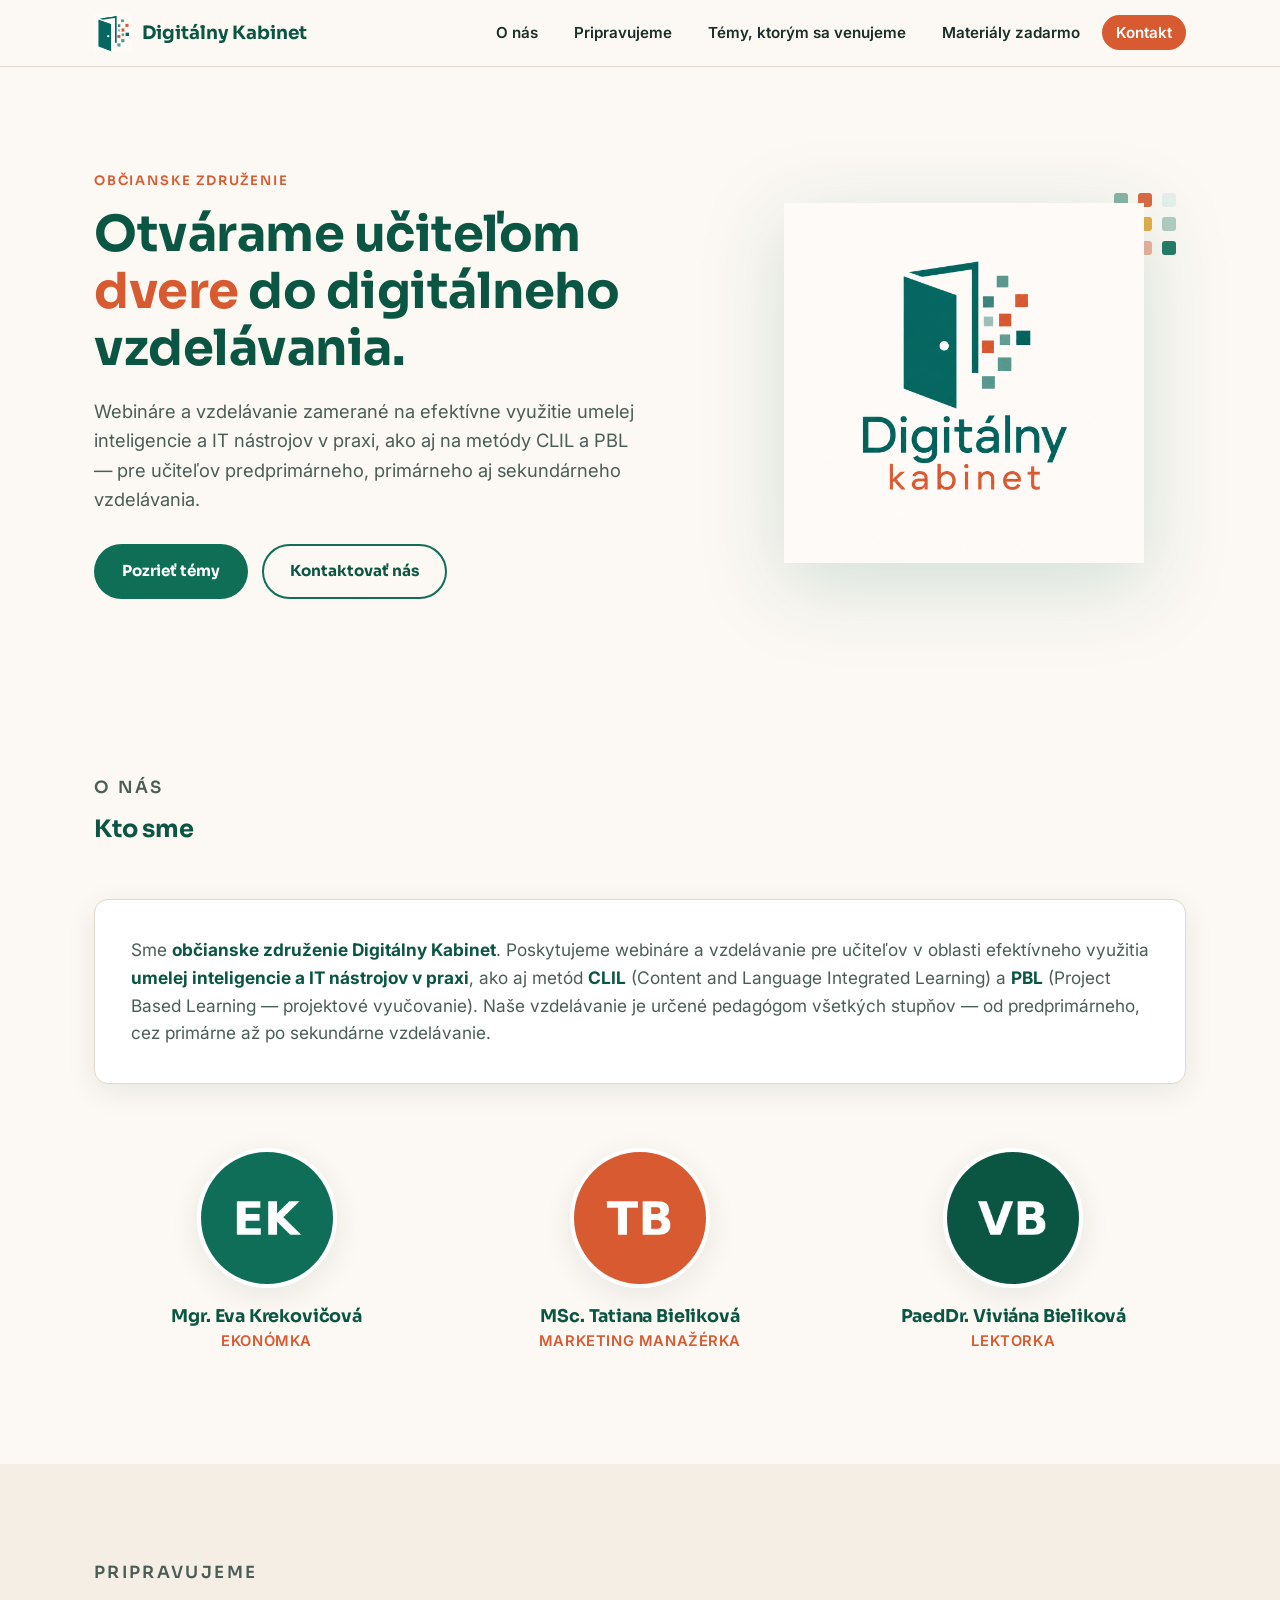
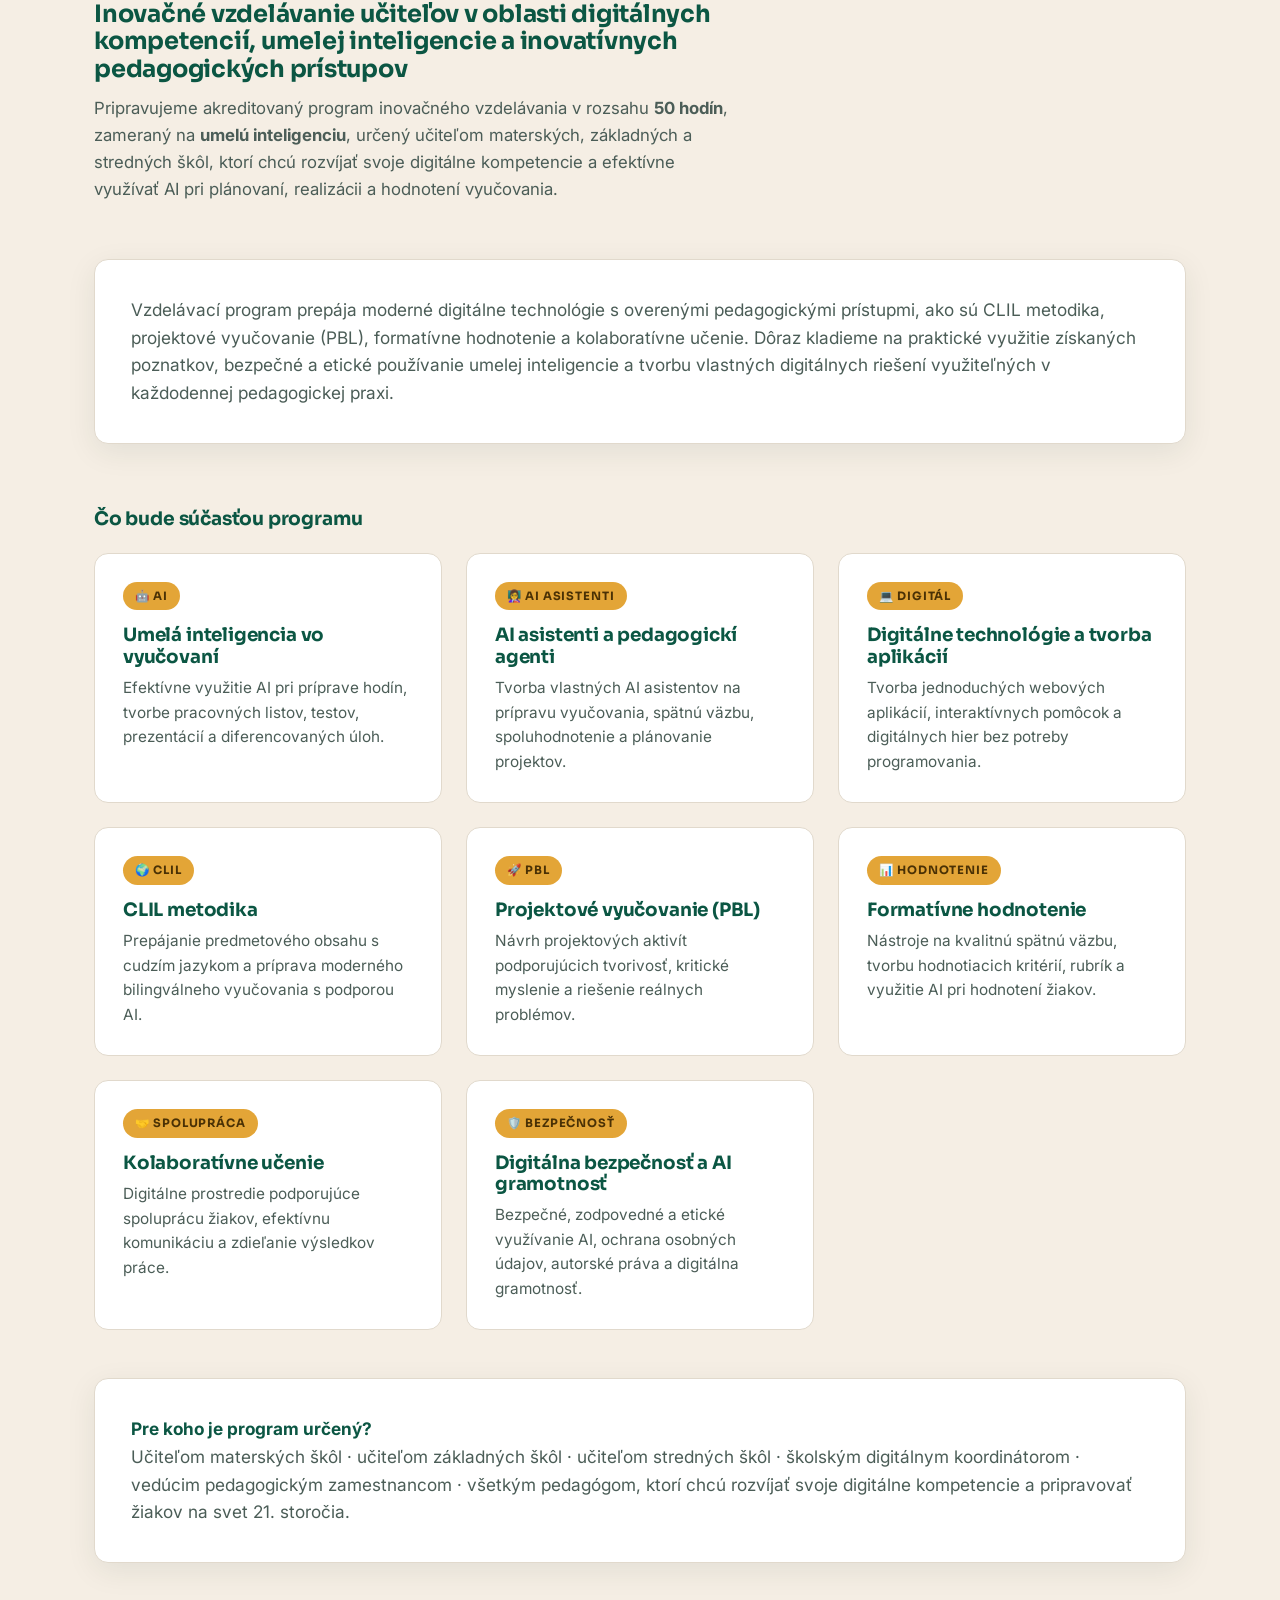
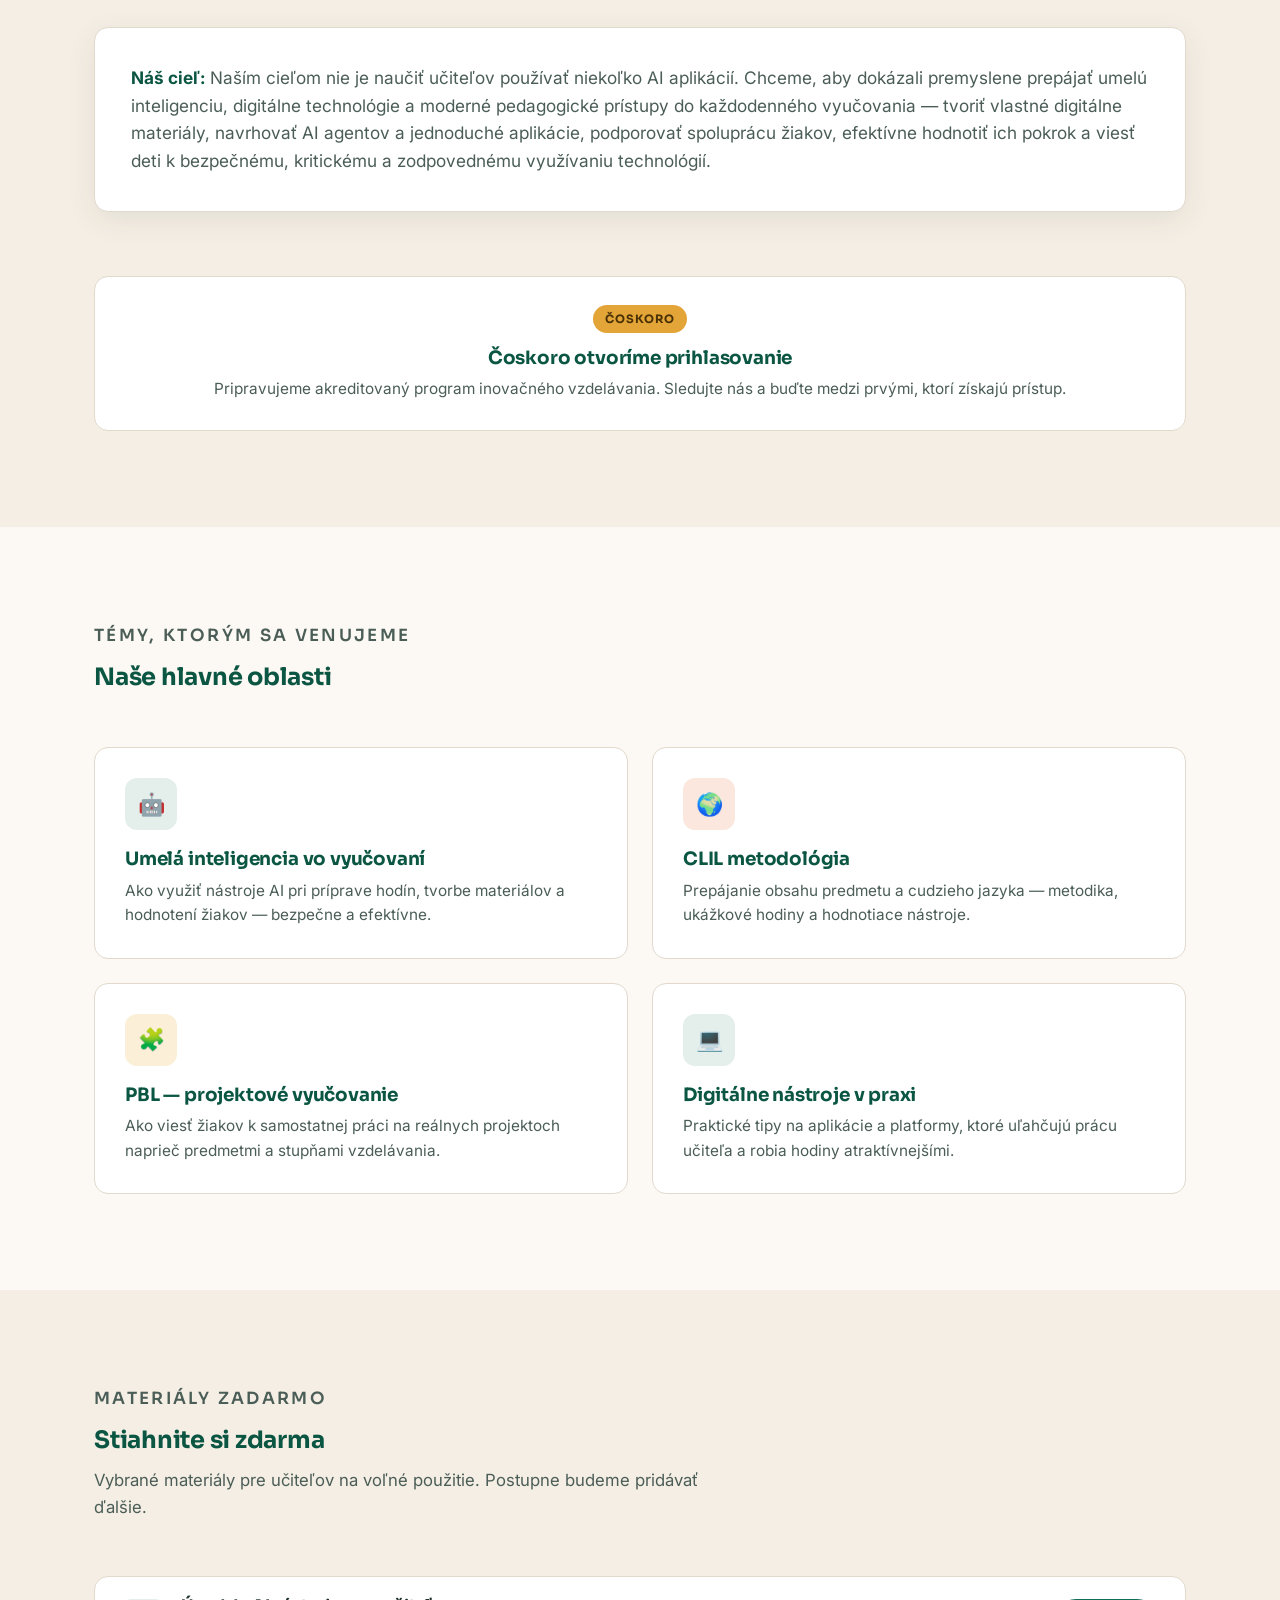
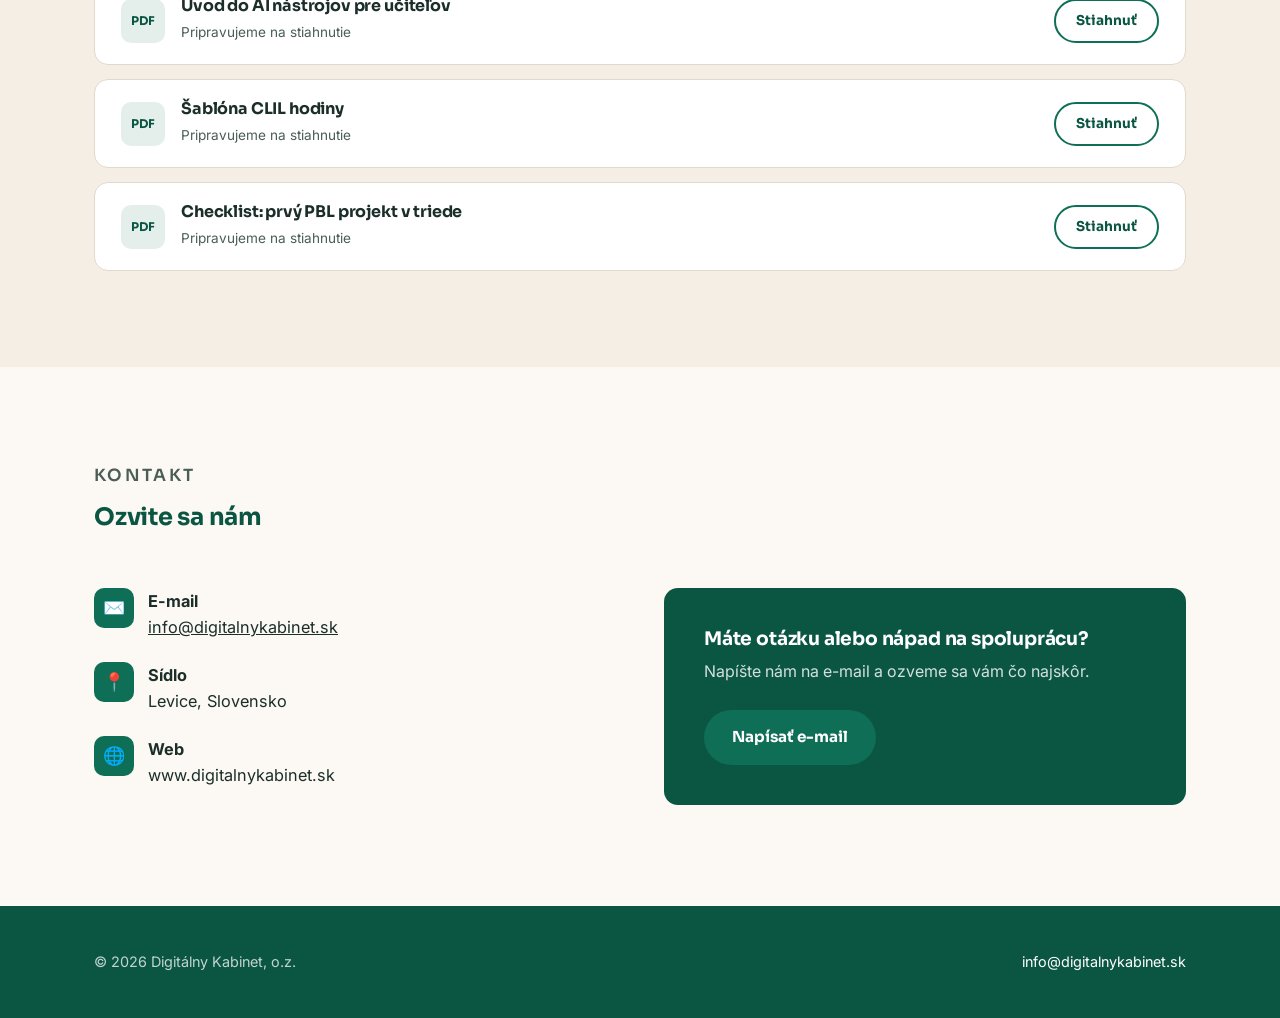
==== index.html @ f845583b "Revise upcoming programs section in index.html Updated content for upcoming educational programs, in" ====
<!DOCTYPE html>
<html lang="sk">
<head>
<meta charset="UTF-8">
<meta name="viewport" content="width=device-width, initial-scale=1.0">
<title>Digitálny Kabinet — vzdelávanie učiteľov v AI, IT nástrojoch a CLIL/PBL</title>
<meta name="description" content="Občianske združenie Digitálny Kabinet poskytuje webináre a vzdelávanie pre učiteľov v oblasti AI, digitálnych nástrojov, CLIL a PBL metodológie.">
<link rel="icon" type="image/png" href="assets/favicon.png">
<link rel="preconnect" href="https://fonts.googleapis.com">
<link href="https://fonts.googleapis.com/css2?family=Sora:wght@500;600;700;800&family=Inter:wght@400;500;600&display=swap" rel="stylesheet">
<link rel="stylesheet" href="style.css">
</head>
<body>

<!-- =========================================================
     HLAVIČKA — navigácia. Ak pridáš/zmeníš sekciu, uprav aj
     zoznam odkazov nižšie (href musí sedieť s id danej sekcie).
     ========================================================= -->
<header class="site-header">
  <nav class="nav">
    <a href="#hero" class="brand">
      <img src="assets/logo-icon.png" alt="Digitálny Kabinet logo">
      Digitálny Kabinet
    </a>
    <button class="nav-toggle" id="navToggle" aria-label="Otvoriť menu" aria-expanded="false">
      <span></span><span></span><span></span>
    </button>
    <ul class="nav-links" id="navLinks">
      <li><a href="#onas">O nás</a></li>
      <li><a href="#pripravujeme">Pripravujeme</a></li>
      <li><a href="#temy">Témy, ktorým sa venujeme</a></li>
      <li><a href="#materialy">Materiály zadarmo</a></li>
      <li><a href="#kontakt" class="nav-cta">Kontakt</a></li>
    </ul>
  </nav>
</header>

<!-- =========================================================
     HERO — úvodná sekcia. EDITUJ: nadpis, podnadpis, tlačidlá.
     ========================================================= -->
<section class="hero" id="hero">
  <div class="container">
    <div class="hero-text reveal">
      <p class="eyebrow">Občianske združenie</p>
      <h1>Otvárame učiteľom <span>dvere</span> do digitálneho vzdelávania.</h1>
      <p class="lead">Webináre a vzdelávanie zamerané na efektívne využitie umelej inteligencie a IT nástrojov v praxi, ako aj na metódy CLIL a PBL — pre učiteľov predprimárneho, primárneho aj sekundárneho vzdelávania.</p>
      <div class="hero-actions">
        <a href="#temy" class="btn btn-primary">Pozrieť témy</a>
        <a href="#kontakt" class="btn btn-outline">Kontaktovať nás</a>
      </div>
    </div>
    <div class="hero-visual reveal">
      <div class="pixel-dots" aria-hidden="true">
        <span></span><span></span><span></span>
        <span></span><span></span><span></span>
        <span></span><span></span><span></span>
      </div>
      <img src="assets/logo.png" alt="Digitálny Kabinet — logo dverí otvárajúcich sa do digitálneho sveta">
    </div>
  </div>
</section>

<!-- =========================================================
     O NÁS
     EDITUJ: text poslania a mená/role/fotky tímu.
     Fotku vymeníš tak, že nahradíš súbor v assets/photos/
     rovnakým názvom (napr. eva-krekovicova.jpg).
     ========================================================= -->
<section id="onas">
  <div class="container">
    <div class="section-head reveal">
      <p class="eyebrow">O nás</p>
      <h2>Kto sme</h2>
    </div>

    <div class="mission-card reveal">
      <p>
        Sme <strong>občianske združenie Digitálny Kabinet</strong>. Poskytujeme webináre
        a vzdelávanie pre učiteľov v oblasti efektívneho využitia <strong>umelej inteligencie
        a IT nástrojov v praxi</strong>, ako aj metód <strong>CLIL</strong> (Content and Language
        Integrated Learning) a <strong>PBL</strong> (Project Based Learning — projektové
        vyučovanie). Naše vzdelávanie je určené pedagógom všetkých stupňov —
        od predprimárneho, cez primárne až po sekundárne vzdelávanie.
      </p>
    </div>

    <div class="team-grid">
      <div class="team-card reveal">
        <div class="photo"><img src="assets/photos/eva-krekovicova.jpg" alt="Mgr. Eva Krekovičová"></div>
        <h3>Mgr. Eva Krekovičová</h3>
        <p class="role">Ekonómka</p>
      </div>
      <div class="team-card reveal">
        <div class="photo"><img src="assets/photos/tatiana-bielikova.jpg" alt="MSc. Tatiana Bieliková"></div>
        <h3>MSc. Tatiana Bieliková</h3>
        <p class="role">Marketing manažérka</p>
      </div>
      <div class="team-card reveal">
        <div class="photo"><img src="assets/photos/viviana-bielikova.jpg" alt="PaedDr. Viviána Bieliková"></div>
        <h3>PaedDr. Viviána Bieliková</h3>
        <p class="role">Lektorka</p>
      </div>
    </div>
  </div>
</section>

<!-- =========================================================
     PRIPRAVUJEME
     EDITUJ: pridaj/uber <div class="upcoming-card"> podľa potreby.
     Skopíruj celý blok jednej karty a uprav text.
     ========================================================= -->
<section id="pripravujeme" class="section-alt">
  <div class="container">
    <div class="section-head reveal">
      <p class="eyebrow">Pripravujeme</p>
      <h2>Inovačné vzdelávanie učiteľov v oblasti digitálnych kompetencií, umelej inteligencie a inovatívnych pedagogických prístupov</h2>
      <p>Pripravujeme akreditovaný program inovačného vzdelávania v rozsahu <strong>50 hodín</strong>, zameraný na <strong>umelú inteligenciu</strong>, určený učiteľom materských, základných a stredných škôl, ktorí chcú rozvíjať svoje digitálne kompetencie a efektívne využívať AI pri plánovaní, realizácii a hodnotení vyučovania.</p>
    </div>

    <div class="mission-card reveal">
      <p>
        Vzdelávací program prepája moderné digitálne technológie s overenými pedagogickými prístupmi, ako sú CLIL metodika, projektové vyučovanie (PBL), formatívne hodnotenie a kolaboratívne učenie. Dôraz kladieme na praktické využitie získaných poznatkov, bezpečné a etické používanie umelej inteligencie a tvorbu vlastných digitálnych riešení využiteľných v každodennej pedagogickej praxi.
      </p>
    </div>

    <h3 style="font-family:var(--font-display); color:var(--teal-dark); margin-bottom:24px;">Čo bude súčasťou programu</h3>

    <div class="upcoming-grid">
      <div class="upcoming-card reveal">
        <span class="badge">🤖 AI</span>
        <h3>Umelá inteligencia vo vyučovaní</h3>
        <p>Efektívne využitie AI pri príprave hodín, tvorbe pracovných listov, testov, prezentácií a diferencovaných úloh.</p>
      </div>
      <div class="upcoming-card reveal">
        <span class="badge">👩‍🏫 AI asistenti</span>
        <h3>AI asistenti a pedagogickí agenti</h3>
        <p>Tvorba vlastných AI asistentov na prípravu vyučovania, spätnú väzbu, spoluhodnotenie a plánovanie projektov.</p>
      </div>
      <div class="upcoming-card reveal">
        <span class="badge">💻 Digitál</span>
        <h3>Digitálne technológie a tvorba aplikácií</h3>
        <p>Tvorba jednoduchých webových aplikácií, interaktívnych pomôcok a digitálnych hier bez potreby programovania.</p>
      </div>
      <div class="upcoming-card reveal">
        <span class="badge">🌍 CLIL</span>
        <h3>CLIL metodika</h3>
        <p>Prepájanie predmetového obsahu s cudzím jazykom a príprava moderného bilingválneho vyučovania s podporou AI.</p>
      </div>
      <div class="upcoming-card reveal">
        <span class="badge">🚀 PBL</span>
        <h3>Projektové vyučovanie (PBL)</h3>
        <p>Návrh projektových aktivít podporujúcich tvorivosť, kritické myslenie a riešenie reálnych problémov.</p>
      </div>
      <div class="upcoming-card reveal">
        <span class="badge">📊 Hodnotenie</span>
        <h3>Formatívne hodnotenie</h3>
        <p>Nástroje na kvalitnú spätnú väzbu, tvorbu hodnotiacich kritérií, rubrík a využitie AI pri hodnotení žiakov.</p>
      </div>
      <div class="upcoming-card reveal">
        <span class="badge">🤝 Spolupráca</span>
        <h3>Kolaboratívne učenie</h3>
        <p>Digitálne prostredie podporujúce spoluprácu žiakov, efektívnu komunikáciu a zdieľanie výsledkov práce.</p>
      </div>
      <div class="upcoming-card reveal">
        <span class="badge">🛡️ Bezpečnosť</span>
        <h3>Digitálna bezpečnosť a AI gramotnosť</h3>
        <p>Bezpečné, zodpovedné a etické využívanie AI, ochrana osobných údajov, autorské práva a digitálna gramotnosť.</p>
      </div>
    </div>

    <div class="mission-card reveal" style="margin-top:48px;">
      <p><strong>Pre koho je program určený?</strong><br>
      Učiteľom materských škôl · učiteľom základných škôl · učiteľom stredných škôl · školským digitálnym koordinátorom · vedúcim pedagogickým zamestnancom · všetkým pedagógom, ktorí chcú rozvíjať svoje digitálne kompetencie a pripravovať žiakov na svet 21. storočia.</p>
    </div>

    <div class="mission-card reveal">
      <p><strong>Náš cieľ:</strong> Naším cieľom nie je naučiť učiteľov používať niekoľko AI aplikácií. Chceme, aby dokázali premyslene prepájať umelú inteligenciu, digitálne technológie a moderné pedagogické prístupy do každodenného vyučovania — tvoriť vlastné digitálne materiály, navrhovať AI agentov a jednoduché aplikácie, podporovať spoluprácu žiakov, efektívne hodnotiť ich pokrok a viesť deti k bezpečnému, kritickému a zodpovednému využívaniu technológií.</p>
    </div>

    <div class="upcoming-card reveal" style="margin-top:24px; text-align:center;">
      <span class="badge">Čoskoro</span>
      <h3>Čoskoro otvoríme prihlasovanie</h3>
      <p>Pripravujeme akreditovaný program inovačného vzdelávania. Sledujte nás a buďte medzi prvými, ktorí získajú prístup.</p>
    </div>
  </div>
</section>
<!-- =========================================================
     TÉMY, KTORÝM SA VENUJEME
     EDITUJ: pridaj/uber <div class="topic-card"> podľa potreby.
     ========================================================= -->
<section id="temy">
  <div class="container">
    <div class="section-head reveal">
      <p class="eyebrow">Témy, ktorým sa venujeme</p>
      <h2>Naše hlavné oblasti</h2>
    </div>

    <div class="topics-grid">
      <div class="topic-card reveal">
        <div class="topic-icon" style="background:var(--teal-pale); color:var(--teal-dark);">🤖</div>
        <h3>Umelá inteligencia vo vyučovaní</h3>
        <p>Ako využiť nástroje AI pri príprave hodín, tvorbe materiálov a hodnotení žiakov — bezpečne a efektívne.</p>
      </div>
      <div class="topic-card reveal">
        <div class="topic-icon" style="background:#FBE7DE; color:var(--terracotta-dark);">🌍</div>
        <h3>CLIL metodológia</h3>
        <p>Prepájanie obsahu predmetu a cudzieho jazyka — metodika, ukážkové hodiny a hodnotiace nástroje.</p>
      </div>
      <div class="topic-card reveal">
        <div class="topic-icon" style="background:#FBEFD8; color:#8A5B0E;">🧩</div>
        <h3>PBL — projektové vyučovanie</h3>
        <p>Ako viesť žiakov k samostatnej práci na reálnych projektoch naprieč predmetmi a stupňami vzdelávania.</p>
      </div>
      <div class="topic-card reveal">
        <div class="topic-icon" style="background:var(--teal-pale); color:var(--teal-dark);">💻</div>
        <h3>Digitálne nástroje v praxi</h3>
        <p>Praktické tipy na aplikácie a platformy, ktoré uľahčujú prácu učiteľa a robia hodiny atraktívnejšími.</p>
      </div>
    </div>
  </div>
</section>

<!-- =========================================================
     MATERIÁLY ZADARMO
     EDITUJ: sem pridávaš odkazy na súbory. Súbor (napr. PDF)
     nahraj do priečinka assets/materialy/ a do href napíš jeho
     presný názov, napr. assets/materialy/nazov-suboru.pdf
     ========================================================= -->
<section id="materialy" class="section-alt">
  <div class="container">
    <div class="section-head reveal">
      <p class="eyebrow">Materiály zadarmo</p>
      <h2>Stiahnite si zdarma</h2>
      <p>Vybrané materiály pre učiteľov na voľné použitie. Postupne budeme pridávať ďalšie.</p>
    </div>

    <div class="materials-list">
      <div class="material-item reveal">
        <div class="info">
          <div class="file-icon">PDF</div>
          <div>
            <h4>Úvod do AI nástrojov pre učiteľov</h4>
            <span class="meta">Pripravujeme na stiahnutie</span>
          </div>
        </div>
        <a href="#" class="btn btn-outline">Stiahnuť</a>
      </div>
      <div class="material-item reveal">
        <div class="info">
          <div class="file-icon">PDF</div>
          <div>
            <h4>Šablóna CLIL hodiny</h4>
            <span class="meta">Pripravujeme na stiahnutie</span>
          </div>
        </div>
        <a href="#" class="btn btn-outline">Stiahnuť</a>
      </div>
      <div class="material-item reveal">
        <div class="info">
          <div class="file-icon">PDF</div>
          <div>
            <h4>Checklist: prvý PBL projekt v triede</h4>
            <span class="meta">Pripravujeme na stiahnutie</span>
          </div>
        </div>
        <a href="#" class="btn btn-outline">Stiahnuť</a>
      </div>
    </div>
  </div>
</section>

<!-- =========================================================
     KONTAKT
     EDITUJ: e-mail, telefón, adresu a sociálne siete.
     ========================================================= -->
<section id="kontakt">
  <div class="container">
    <div class="section-head reveal">
      <p class="eyebrow">Kontakt</p>
      <h2>Ozvite sa nám</h2>
    </div>

    <div class="contact-wrap">
      <ul class="contact-list reveal">
        <li>
          <span class="ic">✉️</span>
          <div>
            <strong>E-mail</strong><br>
            <a href="mailto:info@digitalnykabinet.sk">info@digitalnykabinet.sk</a>
          </div>
        </li>
        <li>
          <span class="ic">📍</span>
          <div>
            <strong>Sídlo</strong><br>
            Levice, Slovensko
          </div>
        </li>
        <li>
          <span class="ic">🌐</span>
          <div>
            <strong>Web</strong><br>
            www.digitalnykabinet.sk
          </div>
        </li>
      </ul>

      <div class="contact-card reveal">
        <h3>Máte otázku alebo nápad na spoluprácu?</h3>
        <p>Napíšte nám na e-mail a ozveme sa vám čo najskôr.</p>
        <a href="mailto:info@digitalnykabinet.sk" class="btn btn-primary">Napísať e-mail</a>
      </div>
    </div>
  </div>
</section>

<!-- =========================================================
     PÄTIČKA
     ========================================================= -->
<footer class="site-footer">
  <div class="container">
    <span>© <span id="year"></span> Digitálny Kabinet, o.z.</span>
    <span><a href="mailto:info@digitalnykabinet.sk">info@digitalnykabinet.sk</a></span>
  </div>
</footer>

<script src="script.js"></script>
</body>
</html>
---- style.css ----
/* =========================================================================
   DIGITÁLNY KABINET — štýly webstránky
   -------------------------------------------------------------------------
   FARBY A PÍSMA meníš na jednom mieste nižšie (:root). Ak zmeníš farbu tu,
   zmení sa všade na stránke.
   ========================================================================= */

:root{
  /* --- FARBY ZNAČKY (edituj tu, ak treba) --- */
  --teal:        #0F6E56;
  --teal-dark:   #0B5643;
  --teal-pale:   #E4EFEC;
  --terracotta:  #D85A30;
  --terracotta-dark:#B7481F;
  --amber:       #E3A537;
  --cream:       #FCF8F3;
  --cream-2:     #F5EEE4;
  --ink:         #1B2E29;
  --ink-soft:    #4B5D57;
  --line:        #E1D9CC;

  /* --- PÍSMA --- */
  --font-display: 'Sora', 'Segoe UI', sans-serif;
  --font-body:    'Inter', 'Segoe UI', sans-serif;

  --radius: 14px;
  --shadow: 0 8px 30px rgba(15, 46, 40, 0.08);
}

*{ box-sizing: border-box; }
html{ scroll-behavior: smooth; }
body{
  margin:0;
  font-family: var(--font-body);
  color: var(--ink);
  background: var(--cream);
  line-height: 1.6;
  -webkit-font-smoothing: antialiased;
}
img{ max-width:100%; display:block; }
a{ color: inherit; }
h1,h2,h3,h4{
  font-family: var(--font-display);
  margin: 0 0 .5em 0;
  line-height: 1.15;
  letter-spacing: -0.01em;
  color: var(--teal-dark);
}
p{ margin: 0 0 1em 0; }
.container{
  max-width: 1140px;
  margin: 0 auto;
  padding: 0 24px;
}
section{ padding: 96px 0; }
.section-alt{ background: var(--cream-2); }
.eyebrow{
  display:inline-block;
  font-family: var(--font-display);
  font-size: 13px;
  font-weight: 600;
  letter-spacing: .14em;
  text-transform: uppercase;
  color: var(--terracotta);
  margin-bottom: 14px;
}
.section-head{
  max-width: 640px;
  margin: 0 0 56px 0;
}
.section-head p{ color: var(--ink-soft); font-size: 1.05rem; }

/* Pixelová dekorácia — motív z loga (kocky rozpadajúce sa z dverí) */
.pixel-dots{
  position:absolute;
  display:grid;
  grid-template-columns: repeat(3, 14px);
  gap: 10px;
  pointer-events:none;
  opacity:.9;
}
.pixel-dots span{
  width:14px; height:14px; border-radius:3px;
  display:block;
}
.pixel-dots span:nth-child(1){ background:var(--teal); opacity:.55; }
.pixel-dots span:nth-child(2){ background:var(--terracotta); }
.pixel-dots span:nth-child(3){ background:var(--teal-pale); }
.pixel-dots span:nth-child(4){ background:var(--terracotta); opacity:.7; }
.pixel-dots span:nth-child(5){ background:var(--amber); }
.pixel-dots span:nth-child(6){ background:var(--teal); opacity:.35; }
.pixel-dots span:nth-child(7){ background:var(--teal-pale); }
.pixel-dots span:nth-child(8){ background:var(--terracotta); opacity:.5; }
.pixel-dots span:nth-child(9){ background:var(--teal); }

/* ---------- HLAVIČKA / NAVIGÁCIA ---------- */
.site-header{
  position: sticky;
  top:0;
  z-index: 100;
  background: rgba(252, 248, 243, 0.92);
  backdrop-filter: blur(8px);
  border-bottom: 1px solid var(--line);
}
.nav{
  display:flex;
  align-items:center;
  justify-content: space-between;
  padding: 14px 24px;
  max-width: 1140px;
  margin: 0 auto;
}
.brand{
  display:flex;
  align-items:center;
  gap:10px;
  text-decoration:none;
  font-family: var(--font-display);
  font-weight: 700;
  font-size: 1.15rem;
  color: var(--teal-dark);
}
.brand img{ width:38px; height:38px; object-fit:contain; }
.nav-links{
  display:flex;
  gap: 8px;
  list-style:none;
  margin:0; padding:0;
}
.nav-links a{
  text-decoration:none;
  font-weight: 600;
  font-size: .95rem;
  color: var(--ink);
  padding: 8px 14px;
  border-radius: 999px;
  transition: background .15s ease, color .15s ease;
}
.nav-links a:hover{ background: var(--teal-pale); color: var(--teal-dark); }
.nav-cta{
  background: var(--terracotta) !important;
  color: #fff !important;
}
.nav-cta:hover{ background: var(--terracotta-dark) !important; color:#fff !important; }
.nav-toggle{
  display:none;
  background:none;
  border:none;
  cursor:pointer;
  padding: 6px;
}
.nav-toggle span{
  display:block;
  width:26px; height:2px;
  background: var(--teal-dark);
  margin: 6px 0;
  transition: transform .2s ease, opacity .2s ease;
}

/* ---------- HERO ---------- */
.hero{
  position:relative;
  padding: 100px 0 80px;
  overflow:hidden;
}
.hero .container{
  display:grid;
  grid-template-columns: 1.15fr .85fr;
  gap: 48px;
  align-items:center;
}
.hero h1{
  font-size: clamp(2.2rem, 4vw, 3.1rem);
  margin-bottom: .4em;
}
.hero h1 span{ color: var(--terracotta); }
.hero p.lead{
  font-size: 1.15rem;
  color: var(--ink-soft);
  max-width: 46ch;
}
.hero-actions{
  display:flex;
  gap:14px;
  margin-top: 30px;
  flex-wrap: wrap;
}
.hero-visual{
  position:relative;
  display:flex;
  justify-content:center;
}
.hero-visual img{
  width: min(360px, 90%);
  filter: drop-shadow(0 20px 40px rgba(15,110,86,.18));
}
.hero .pixel-dots{ top: -10px; right: 10px; }

/* Tlačidlá */
.btn{
  display:inline-flex;
  align-items:center;
  gap:8px;
  padding: 13px 26px;
  border-radius: 999px;
  font-weight: 700;
  font-family: var(--font-display);
  font-size: .95rem;
  text-decoration:none;
  border: 2px solid transparent;
  cursor:pointer;
  transition: transform .15s ease, box-shadow .15s ease, background .15s ease;
}
.btn:hover{ transform: translateY(-2px); }
.btn-primary{ background: var(--teal); color:#fff; }
.btn-primary:hover{ background: var(--teal-dark); box-shadow: var(--shadow); }
.btn-outline{ border-color: var(--teal); color: var(--teal-dark); background:transparent; }
.btn-outline:hover{ background: var(--teal-pale); }

/* ---------- O NÁS ---------- */
.mission-card{
  background:#fff;
  border: 1px solid var(--line);
  border-radius: var(--radius);
  padding: 36px;
  box-shadow: var(--shadow);
  margin-bottom: 64px;
}
.mission-card p{ font-size: 1.08rem; color: var(--ink-soft); margin:0; }
.mission-card strong{ color: var(--teal-dark); }

.team-grid{
  display:grid;
  grid-template-columns: repeat(3, 1fr);
  gap: 28px;
}
.team-card{
  text-align:center;
}
.team-card .photo{
  width: 140px; height:140px;
  border-radius: 50%;
  overflow:hidden;
  margin: 0 auto 18px;
  border: 4px solid #fff;
  box-shadow: var(--shadow);
}
.team-card .photo img{ width:100%; height:100%; object-fit:cover; }
.team-card h3{ font-size: 1.1rem; margin-bottom: .2em; }
.team-card .role{
  color: var(--terracotta);
  font-weight:600;
  font-size:.92rem;
  text-transform: uppercase;
  letter-spacing: .04em;
}

/* ---------- PRIPRAVUJEME ---------- */
.upcoming-grid{
  display:grid;
  grid-template-columns: repeat(auto-fit, minmax(260px,1fr));
  gap: 24px;
}
.upcoming-card{
  background:#fff;
  border: 1px solid var(--line);
  border-radius: var(--radius);
  padding: 28px;
  position:relative;
}
.badge{
  display:inline-block;
  background: var(--amber);
  color: #4a3105;
  font-family: var(--font-display);
  font-weight:700;
  font-size:.72rem;
  text-transform:uppercase;
  letter-spacing:.08em;
  padding: 5px 12px;
  border-radius: 999px;
  margin-bottom: 14px;
}
.upcoming-card h3{ font-size: 1.15rem; }
.upcoming-card p{ color: var(--ink-soft); font-size: .96rem; margin-bottom:0; }

/* ---------- TÉMY ---------- */
.topics-grid{
  display:grid;
  grid-template-columns: repeat(2, 1fr);
  gap: 24px;
}
.topic-card{
  background: #fff;
  border-radius: var(--radius);
  padding: 30px;
  border: 1px solid var(--line);
  transition: transform .15s ease, box-shadow .15s ease;
}
.topic-card:hover{ transform: translateY(-4px); box-shadow: var(--shadow); }
.topic-icon{
  width:52px; height:52px;
  border-radius: 12px;
  display:flex; align-items:center; justify-content:center;
  margin-bottom: 18px;
  font-size: 22px;
}
.topic-card h3{ font-size: 1.15rem; }
.topic-card p{ color: var(--ink-soft); font-size:.96rem; margin-bottom:0; }

/* ---------- MATERIÁLY ZADARMO ---------- */
.materials-list{
  display:flex;
  flex-direction:column;
  gap: 14px;
}
.material-item{
  display:flex;
  align-items:center;
  justify-content:space-between;
  gap:16px;
  background:#fff;
  border:1px solid var(--line);
  border-radius: var(--radius);
  padding: 20px 26px;
  flex-wrap: wrap;
}
.material-item .info{ display:flex; align-items:center; gap:16px; }
.material-item .file-icon{
  width:44px; height:44px;
  border-radius:10px;
  background: var(--teal-pale);
  color: var(--teal-dark);
  display:flex; align-items:center; justify-content:center;
  font-family: var(--font-display);
  font-weight:700;
  font-size:.75rem;
  flex-shrink:0;
}
.material-item h4{ margin:0 0 3px 0; font-size:1rem; color:var(--ink); }
.material-item span.meta{ color: var(--ink-soft); font-size:.85rem; }
.material-item .btn{ padding: 9px 20px; font-size:.85rem; }

/* ---------- KONTAKT ---------- */
.contact-wrap{
  display:grid;
  grid-template-columns: 1fr 1fr;
  gap: 48px;
  align-items:start;
}
.contact-list{ list-style:none; margin:0; padding:0; }
.contact-list li{
  display:flex;
  gap:14px;
  align-items:flex-start;
  margin-bottom: 22px;
  font-size: 1.02rem;
}
.contact-list .ic{
  width:40px; height:40px;
  border-radius:10px;
  background: var(--teal);
  color:#fff;
  display:flex; align-items:center; justify-content:center;
  flex-shrink:0;
  font-size: 18px;
}
.contact-card{
  background: var(--teal-dark);
  color: #fff;
  border-radius: var(--radius);
  padding: 40px;
}
.contact-card h3{ color:#fff; }
.contact-card p{ color: rgba(255,255,255,.82); }
.contact-card a.btn{ margin-top: 10px; }

/* ---------- PÄTIČKA ---------- */
.site-footer{
  background: var(--teal-dark);
  color: rgba(255,255,255,.75);
  padding: 44px 0;
  font-size: .9rem;
}
.site-footer .container{
  display:flex;
  justify-content:space-between;
  align-items:center;
  flex-wrap:wrap;
  gap: 14px;
}
.site-footer a{ color:#fff; text-decoration: none; }
.site-footer a:hover{ text-decoration: underline; }

/* ---------- animácie pri scrolli ---------- */
.reveal{
  opacity:0;
  transform: translateY(18px);
  transition: opacity .6s ease, transform .6s ease;
}
.reveal.is-visible{ opacity:1; transform: translateY(0); }

@media (prefers-reduced-motion: reduce){
  .reveal{ opacity:1; transform:none; transition:none; }
  html{ scroll-behavior:auto; }
}

/* ---------- RESPONZÍVNOSŤ ---------- */
@media (max-width: 900px){
  .hero .container{ grid-template-columns: 1fr; text-align:center; }
  .hero-actions{ justify-content:center; }
  .hero .pixel-dots{ display:none; }
  .team-grid{ grid-template-columns: 1fr; max-width:320px; margin:0 auto; }
  .topics-grid{ grid-template-columns: 1fr; }
  .contact-wrap{ grid-template-columns: 1fr; }
}
@media (max-width: 760px){
  .nav-links{
    position:absolute;
    top: 100%; left:0; right:0;
    background: var(--cream);
    flex-direction:column;
    padding: 12px 24px 24px;
    border-bottom: 1px solid var(--line);
    display:none;
  }
  .nav-links.open{ display:flex; }
  .nav-toggle{ display:block; }
  section{ padding: 64px 0; }
  .material-item{ flex-direction:column; align-items:flex-start; }
}
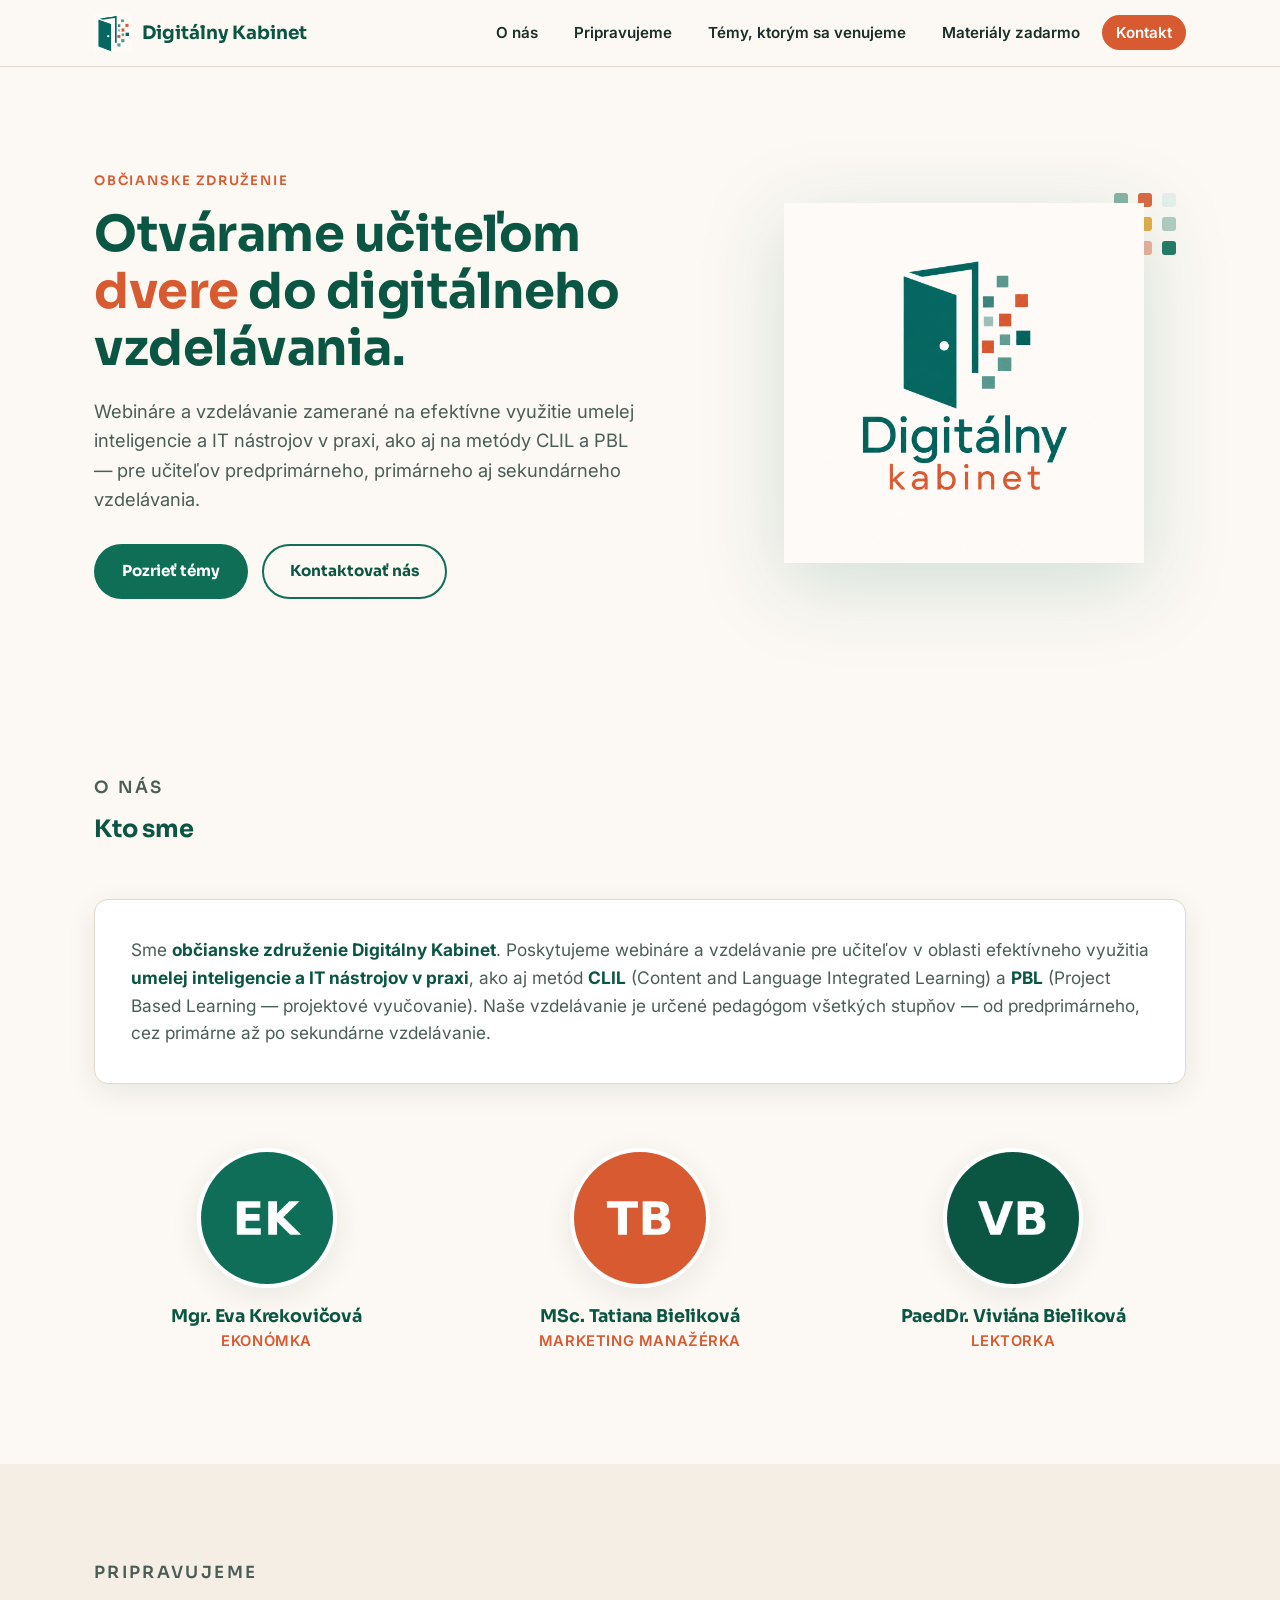
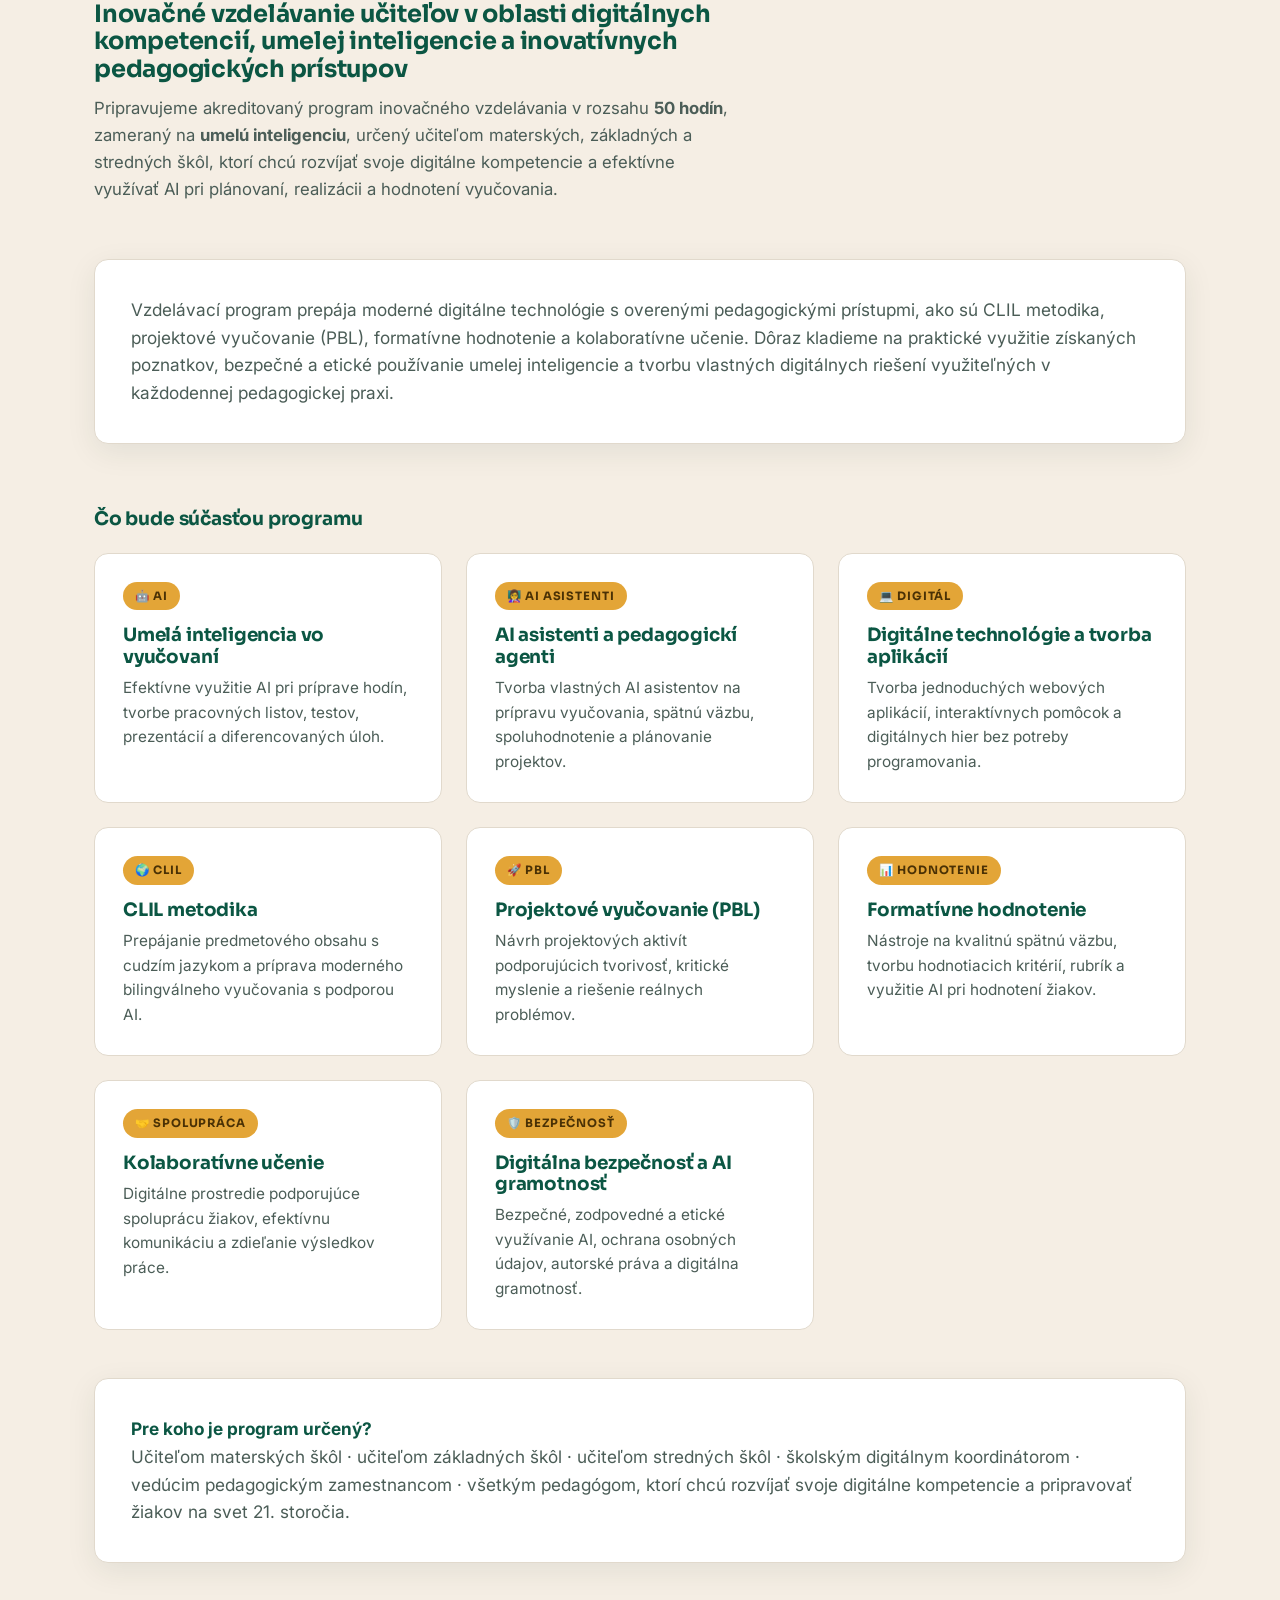
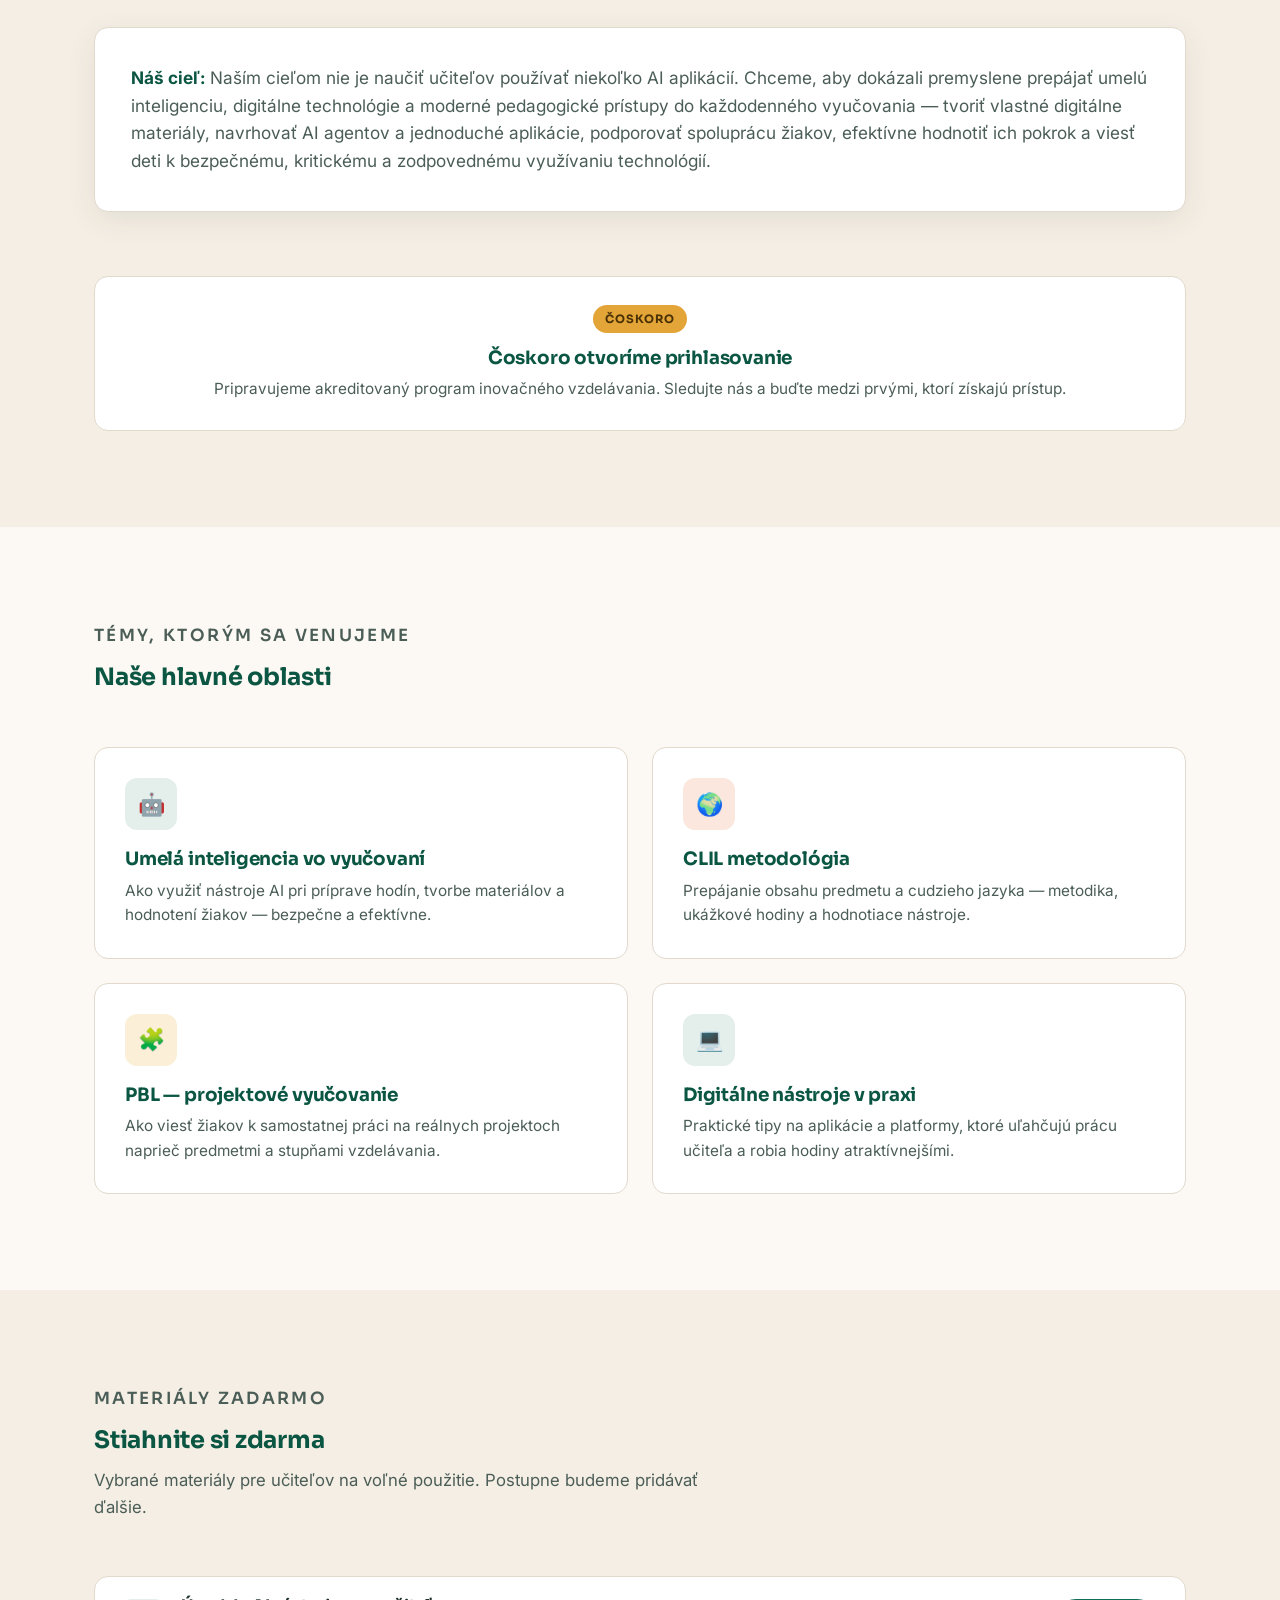
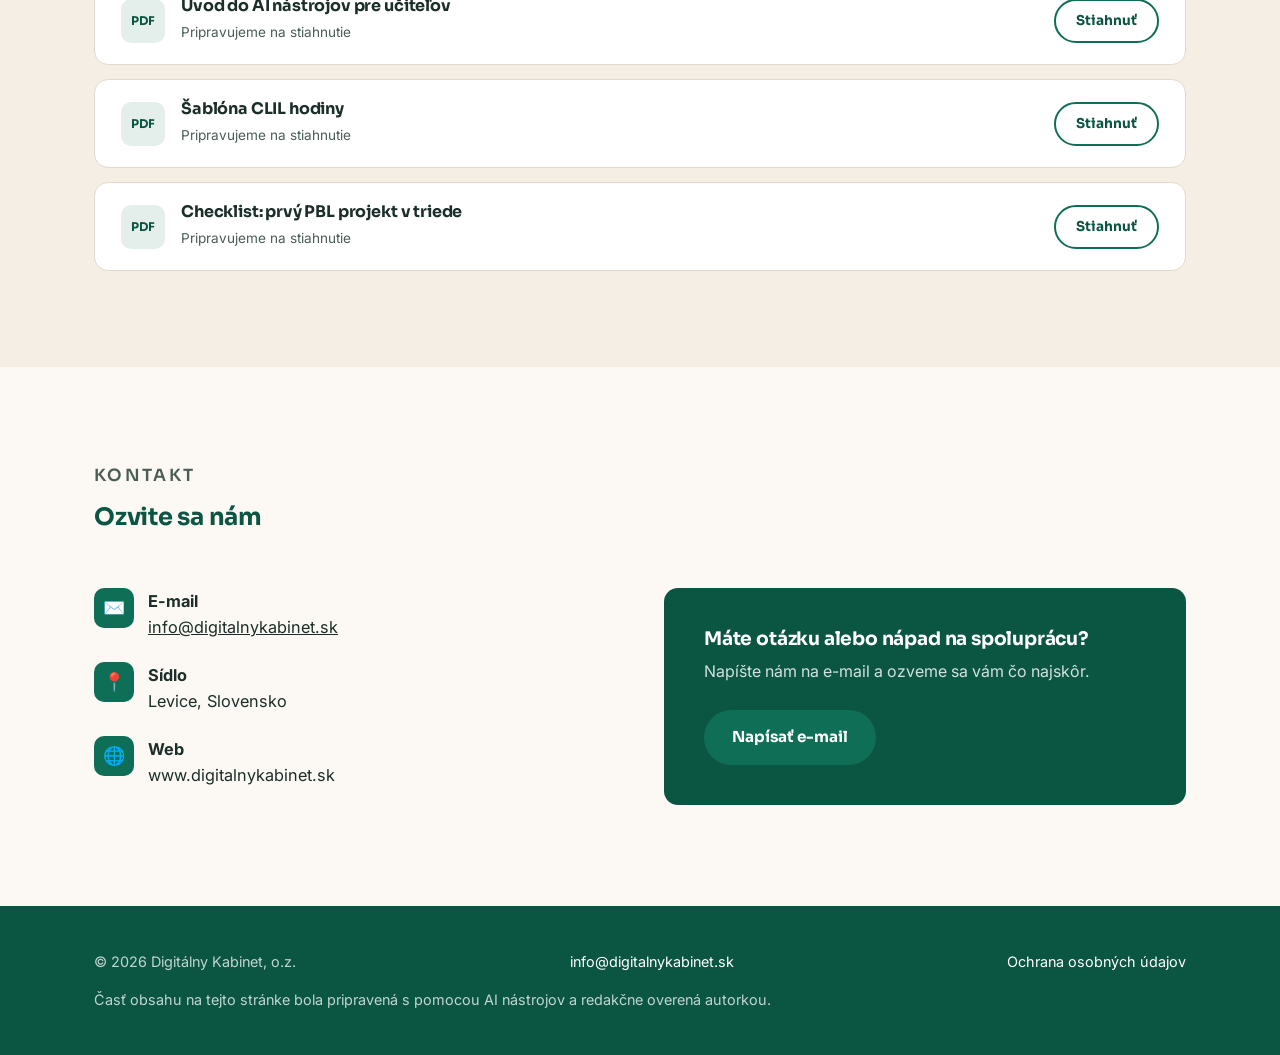
==== commit 8edfd63f: "Add privacy policy link and AI content notice" ====
--- a/index.html
+++ b/index.html
@@ -321,6 +321,8 @@
   <div class="container">
     <span>© <span id="year"></span> Digitálny Kabinet, o.z.</span>
     <span><a href="mailto:info@digitalnykabinet.sk">info@digitalnykabinet.sk</a></span>
+       <span><a href="/ochrana-udajov.html">Ochrana osobných údajov</a></span>
+<span>Časť obsahu na tejto stránke bola pripravená s pomocou AI nástrojov a redakčne overená autorkou.</span>
   </div>
 </footer>
 
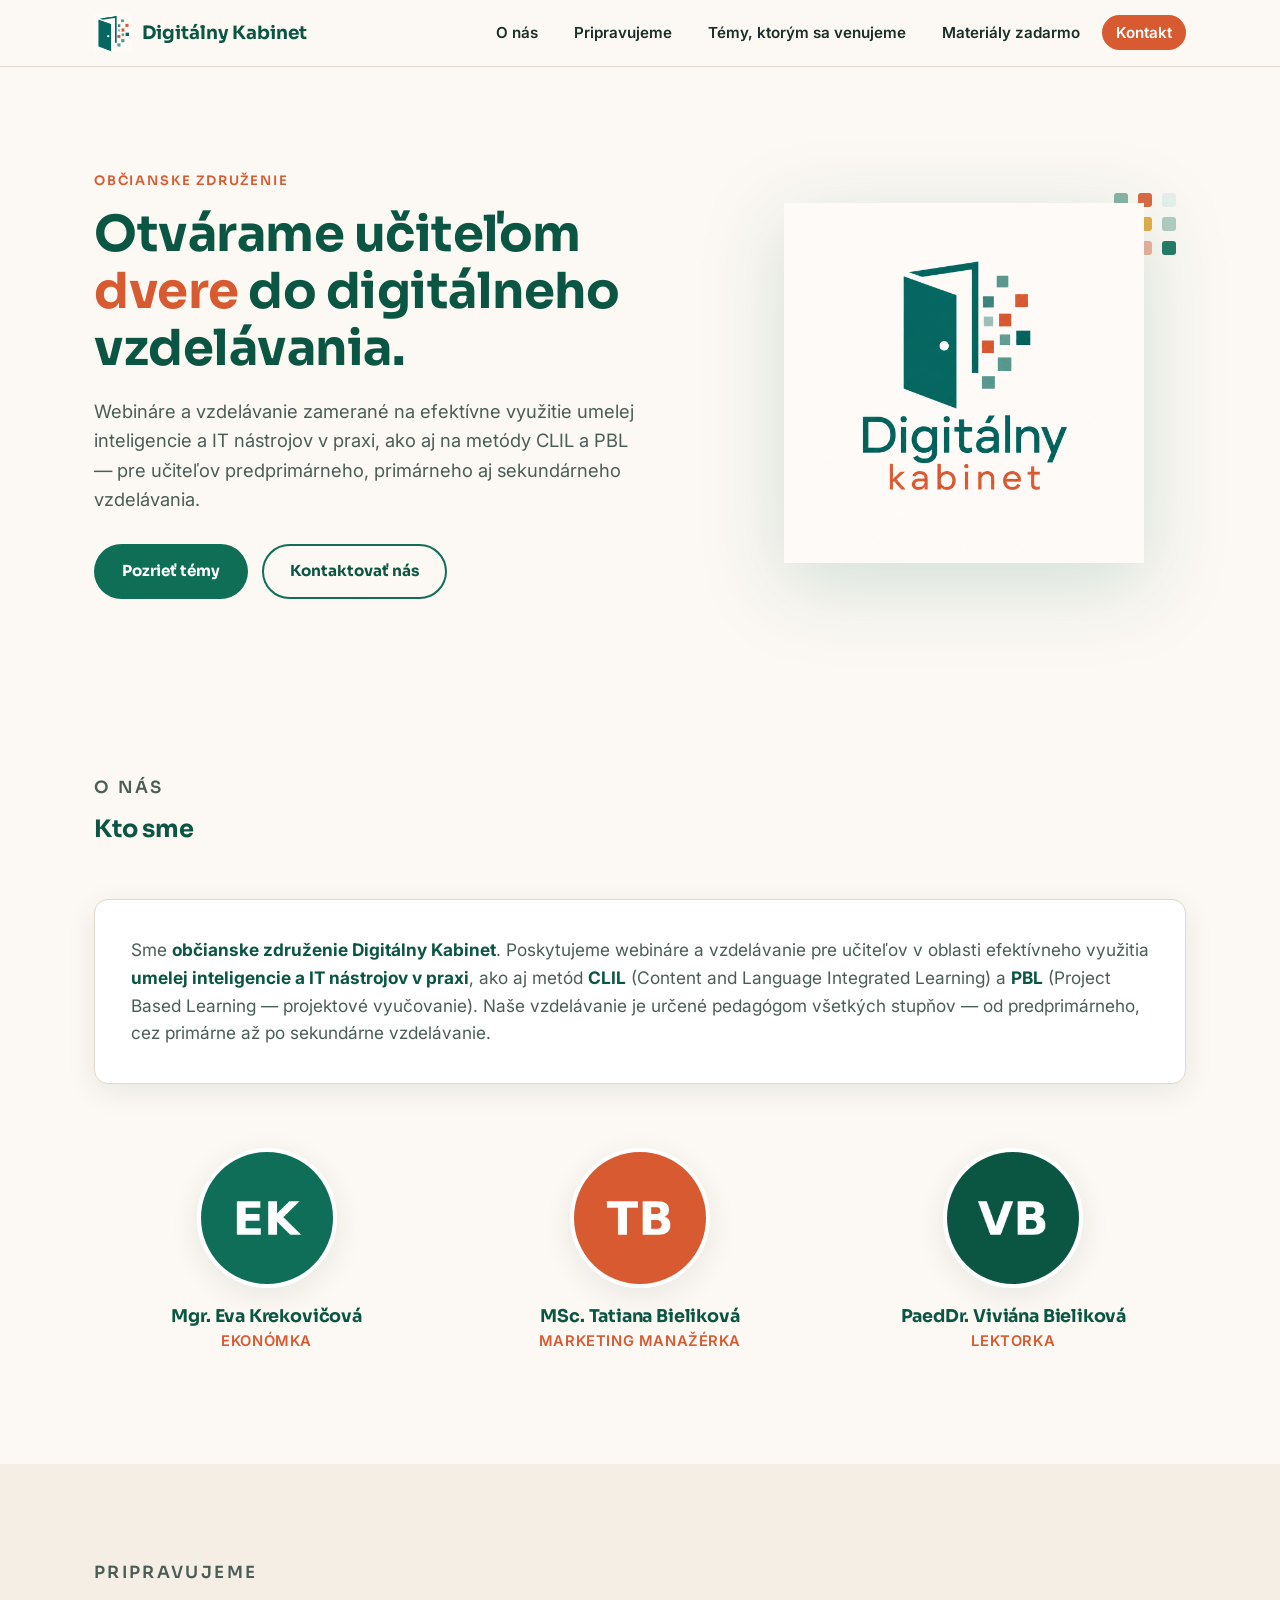
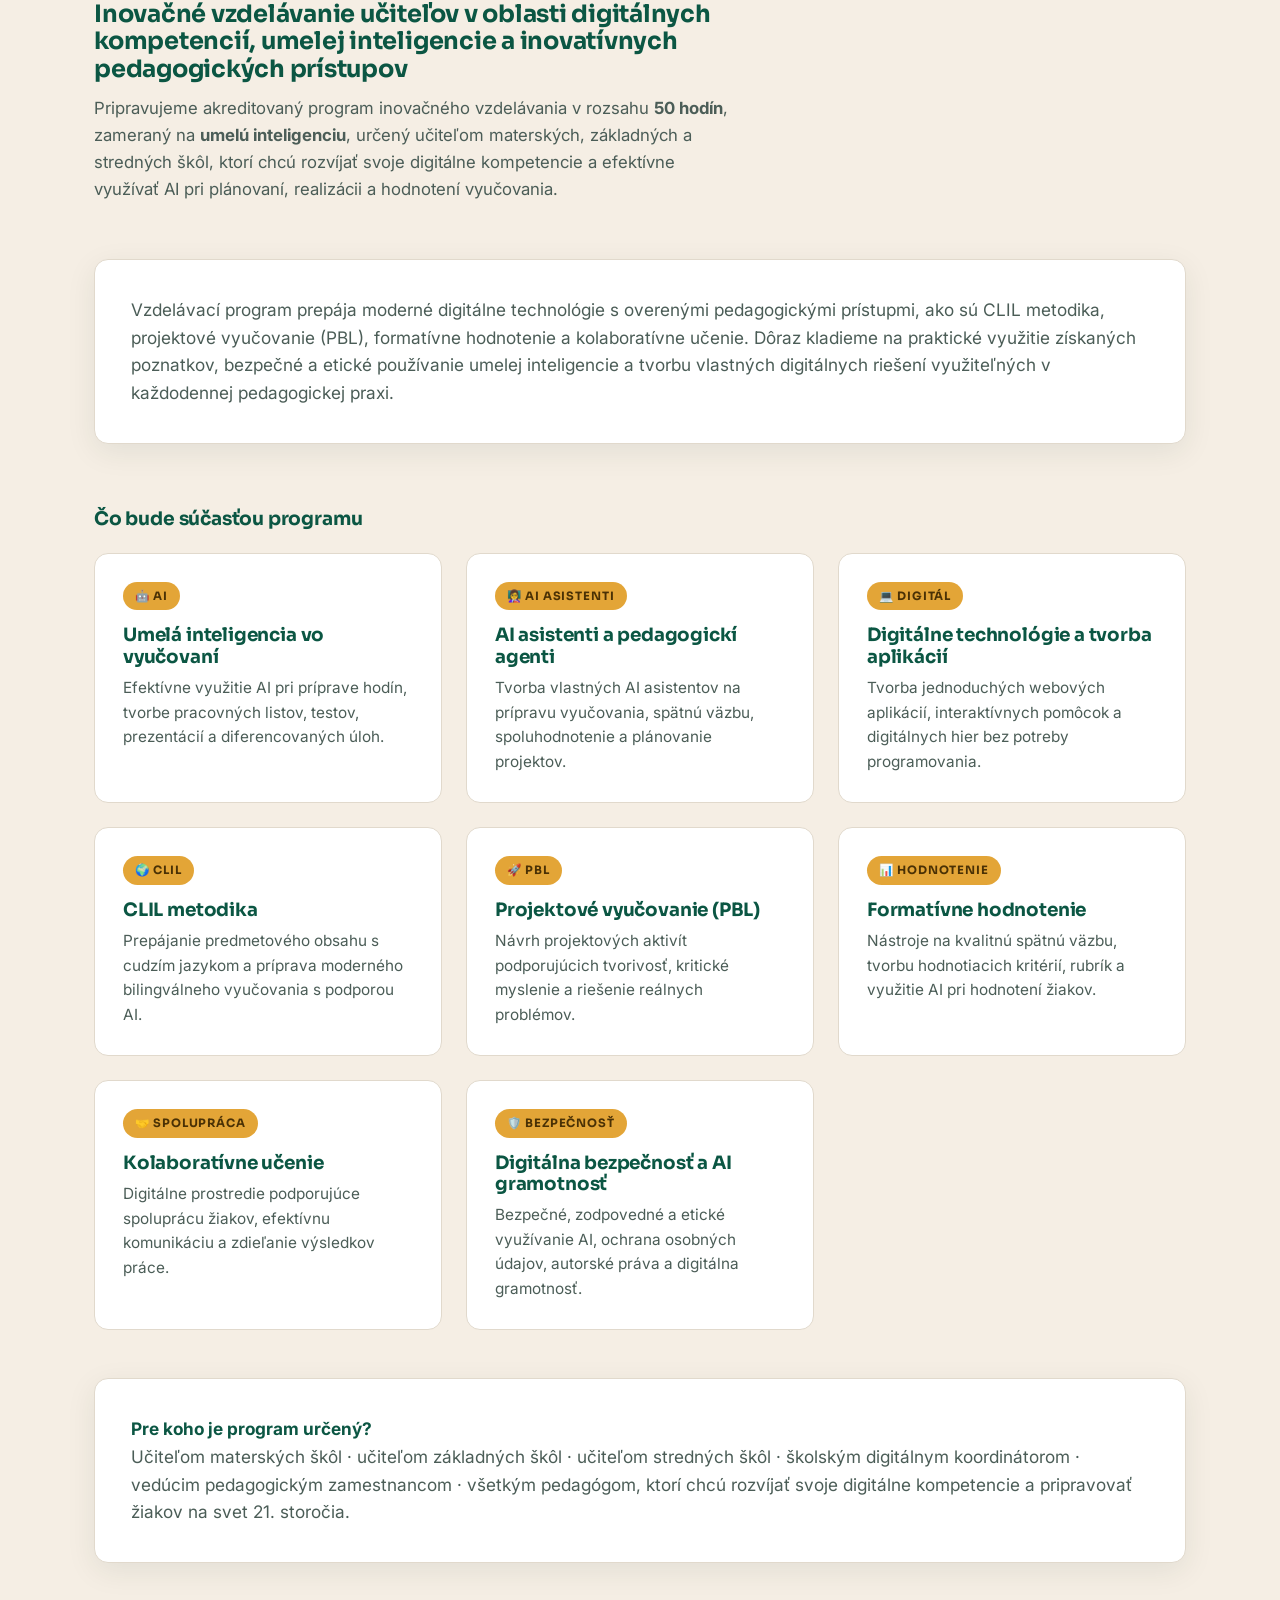
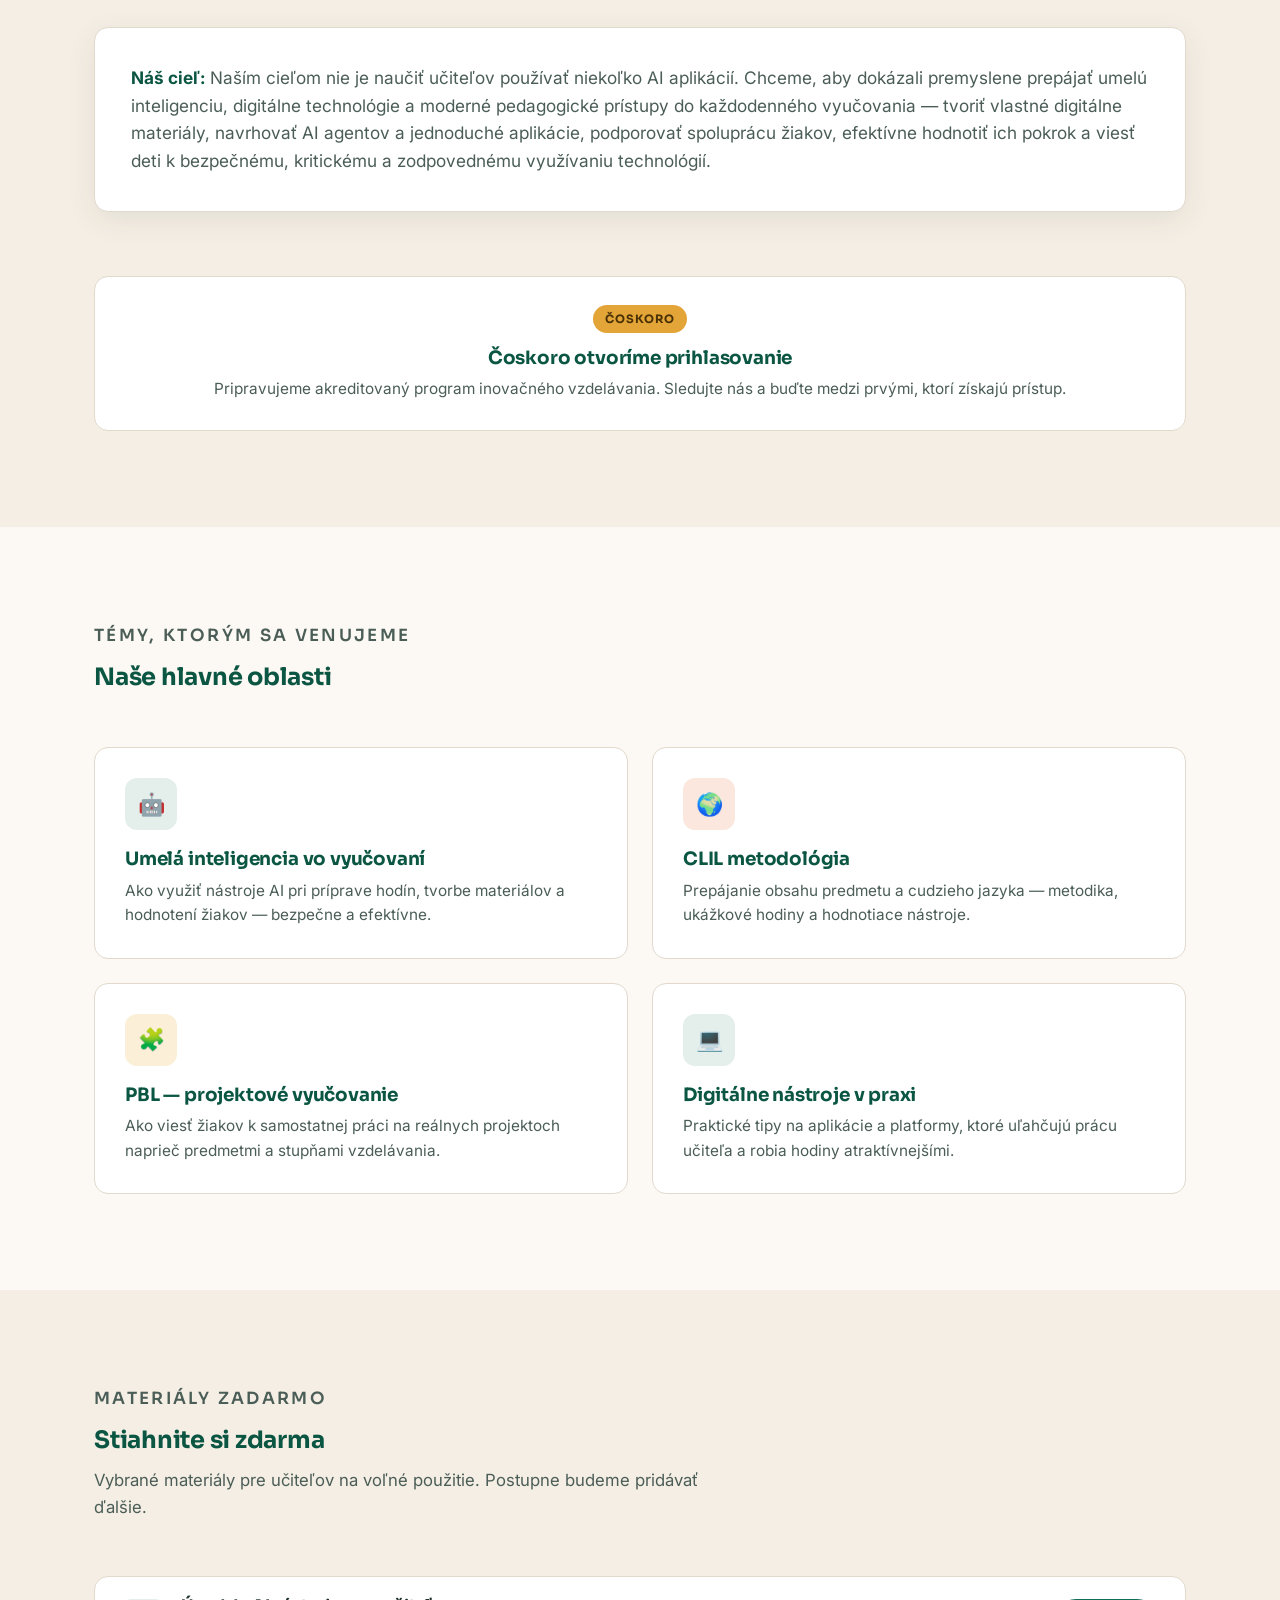
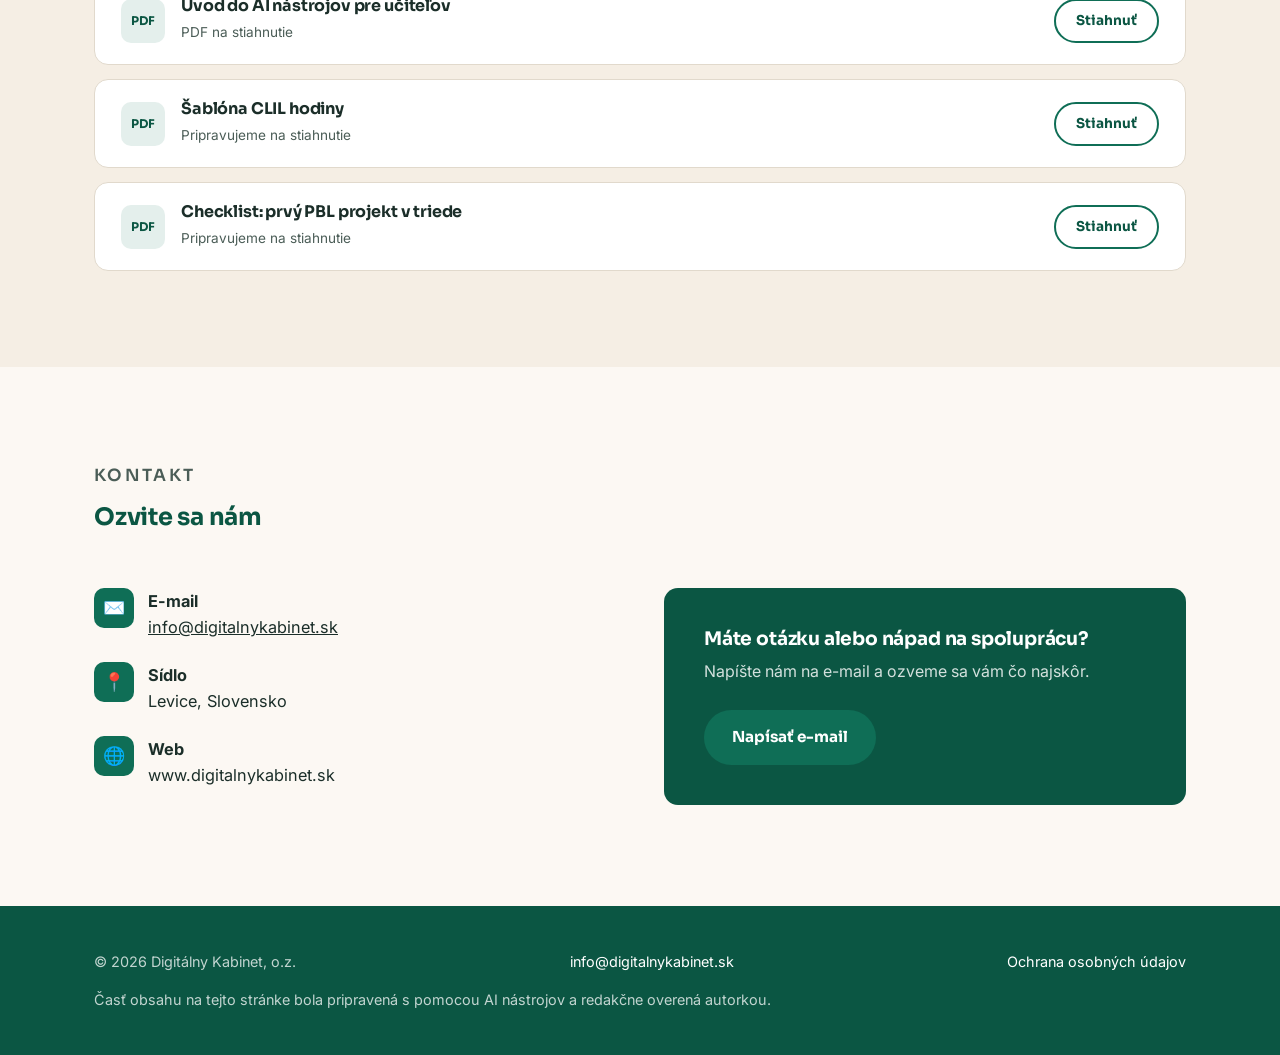
==== commit b13a3de9: "Update download link and meta description for PDF" ====
--- a/index.html
+++ b/index.html
@@ -240,10 +240,10 @@
           <div class="file-icon">PDF</div>
           <div>
             <h4>Úvod do AI nástrojov pre učiteľov</h4>
-            <span class="meta">Pripravujeme na stiahnutie</span>
+            <span class="meta">PDF na stiahnutie</span>
           </div>
         </div>
-        <a href="#" class="btn btn-outline">Stiahnuť</a>
+<a href="/materialy/10-AI-nastrojov-pre-ucitelov.pdf" class="btn btn-outline" download>Stiahnuť</a>
       </div>
       <div class="material-item reveal">
         <div class="info">
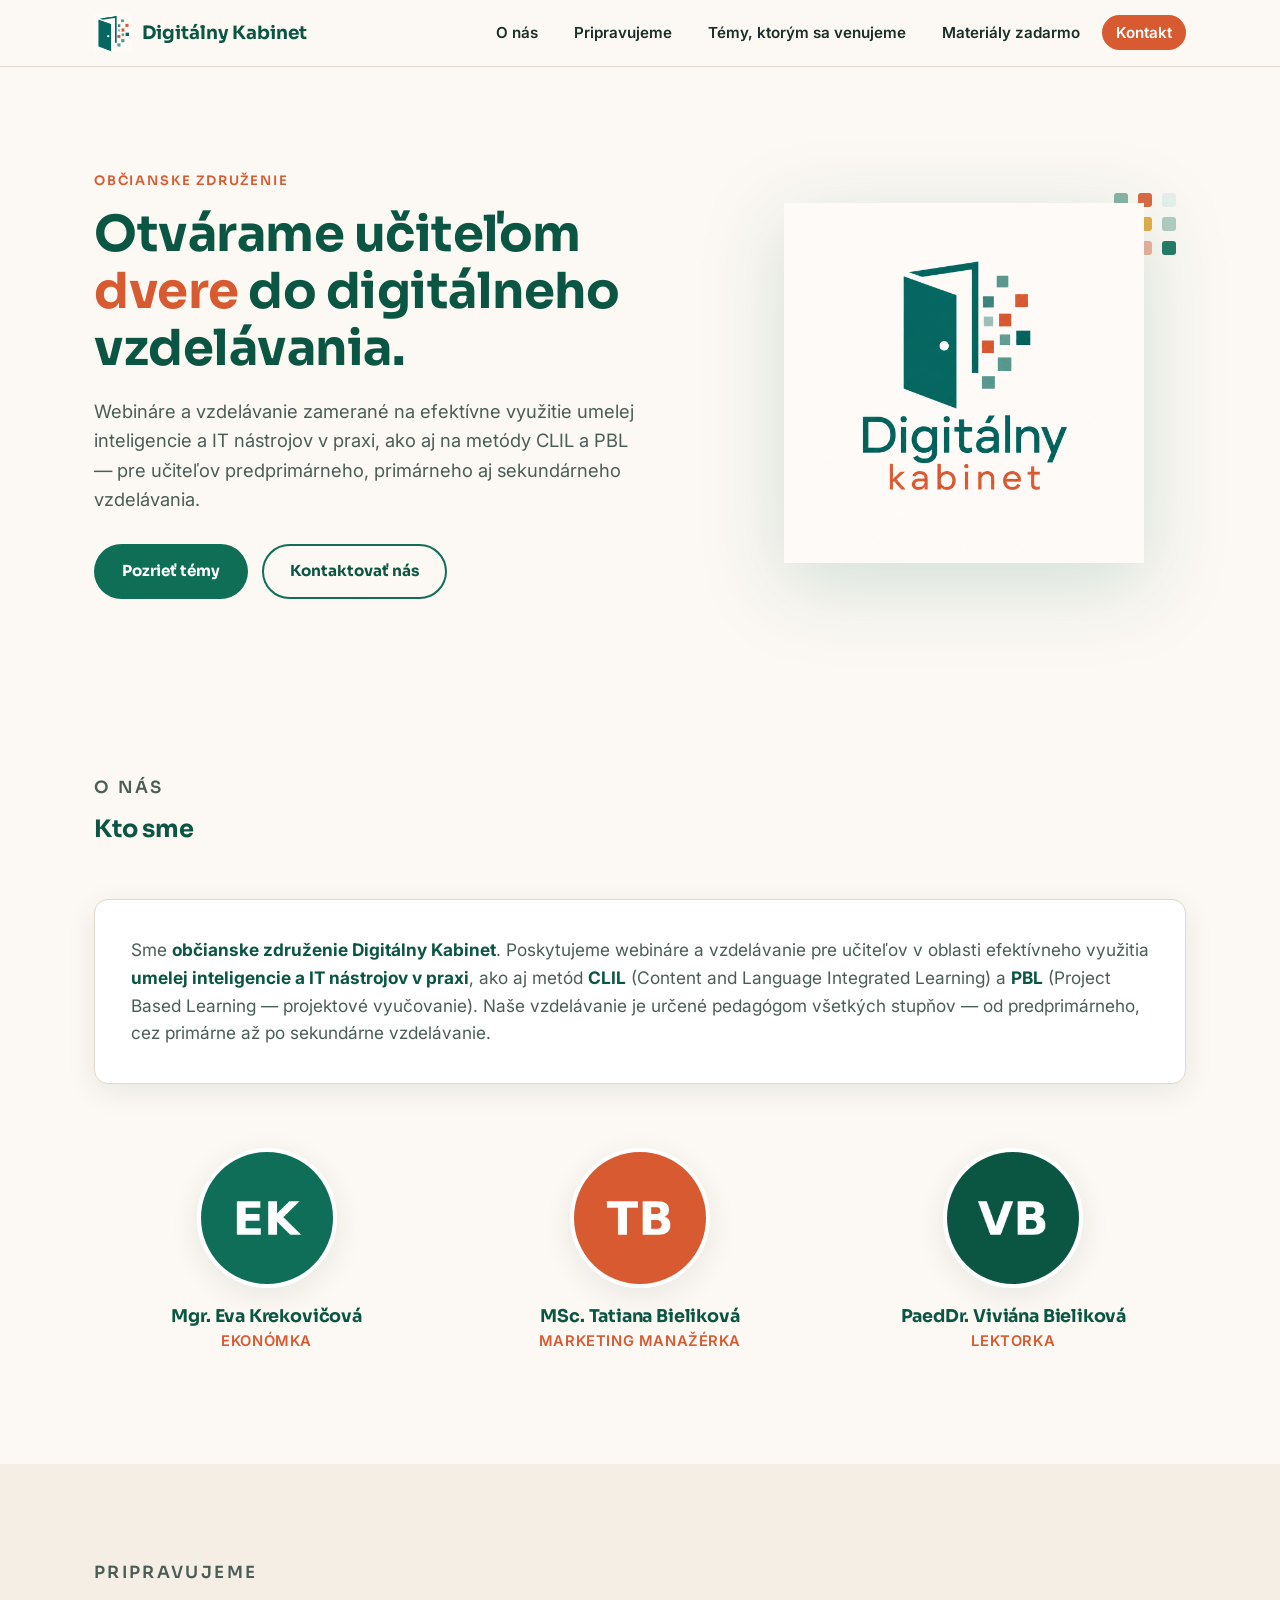
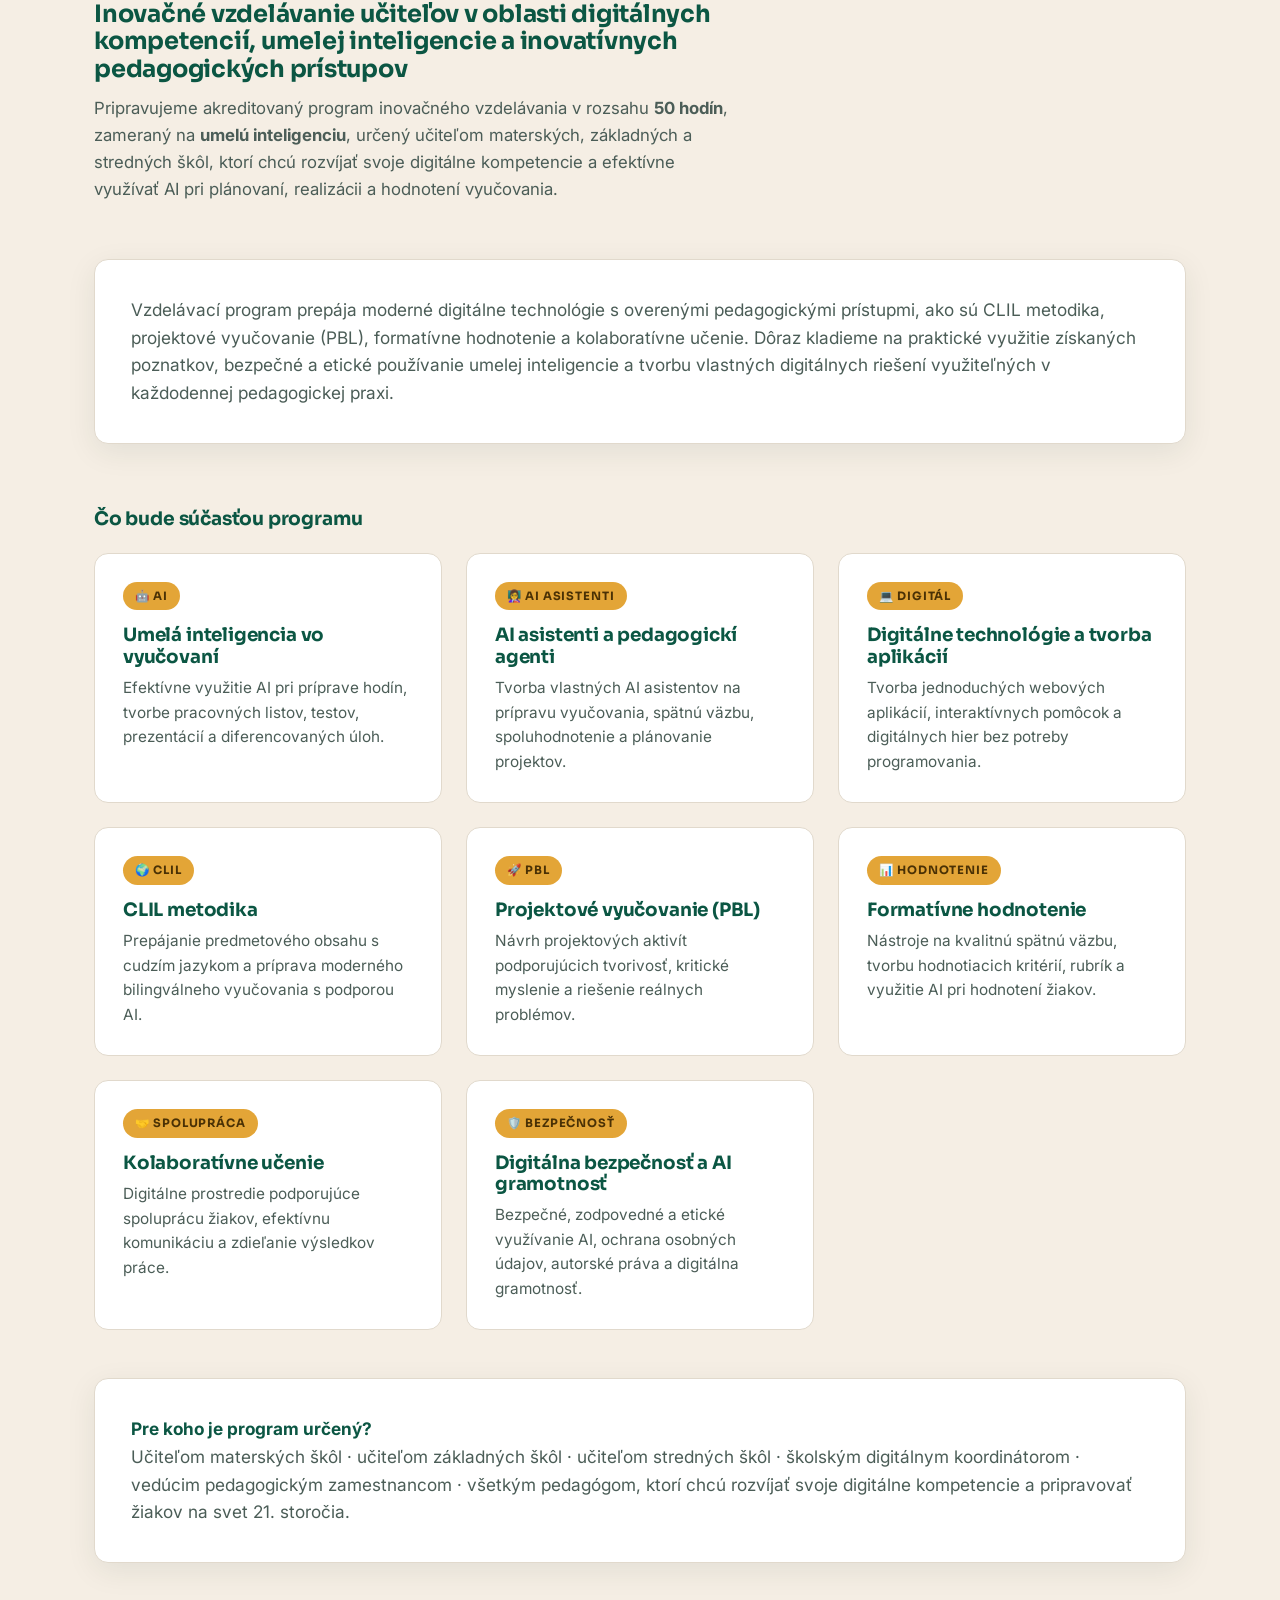
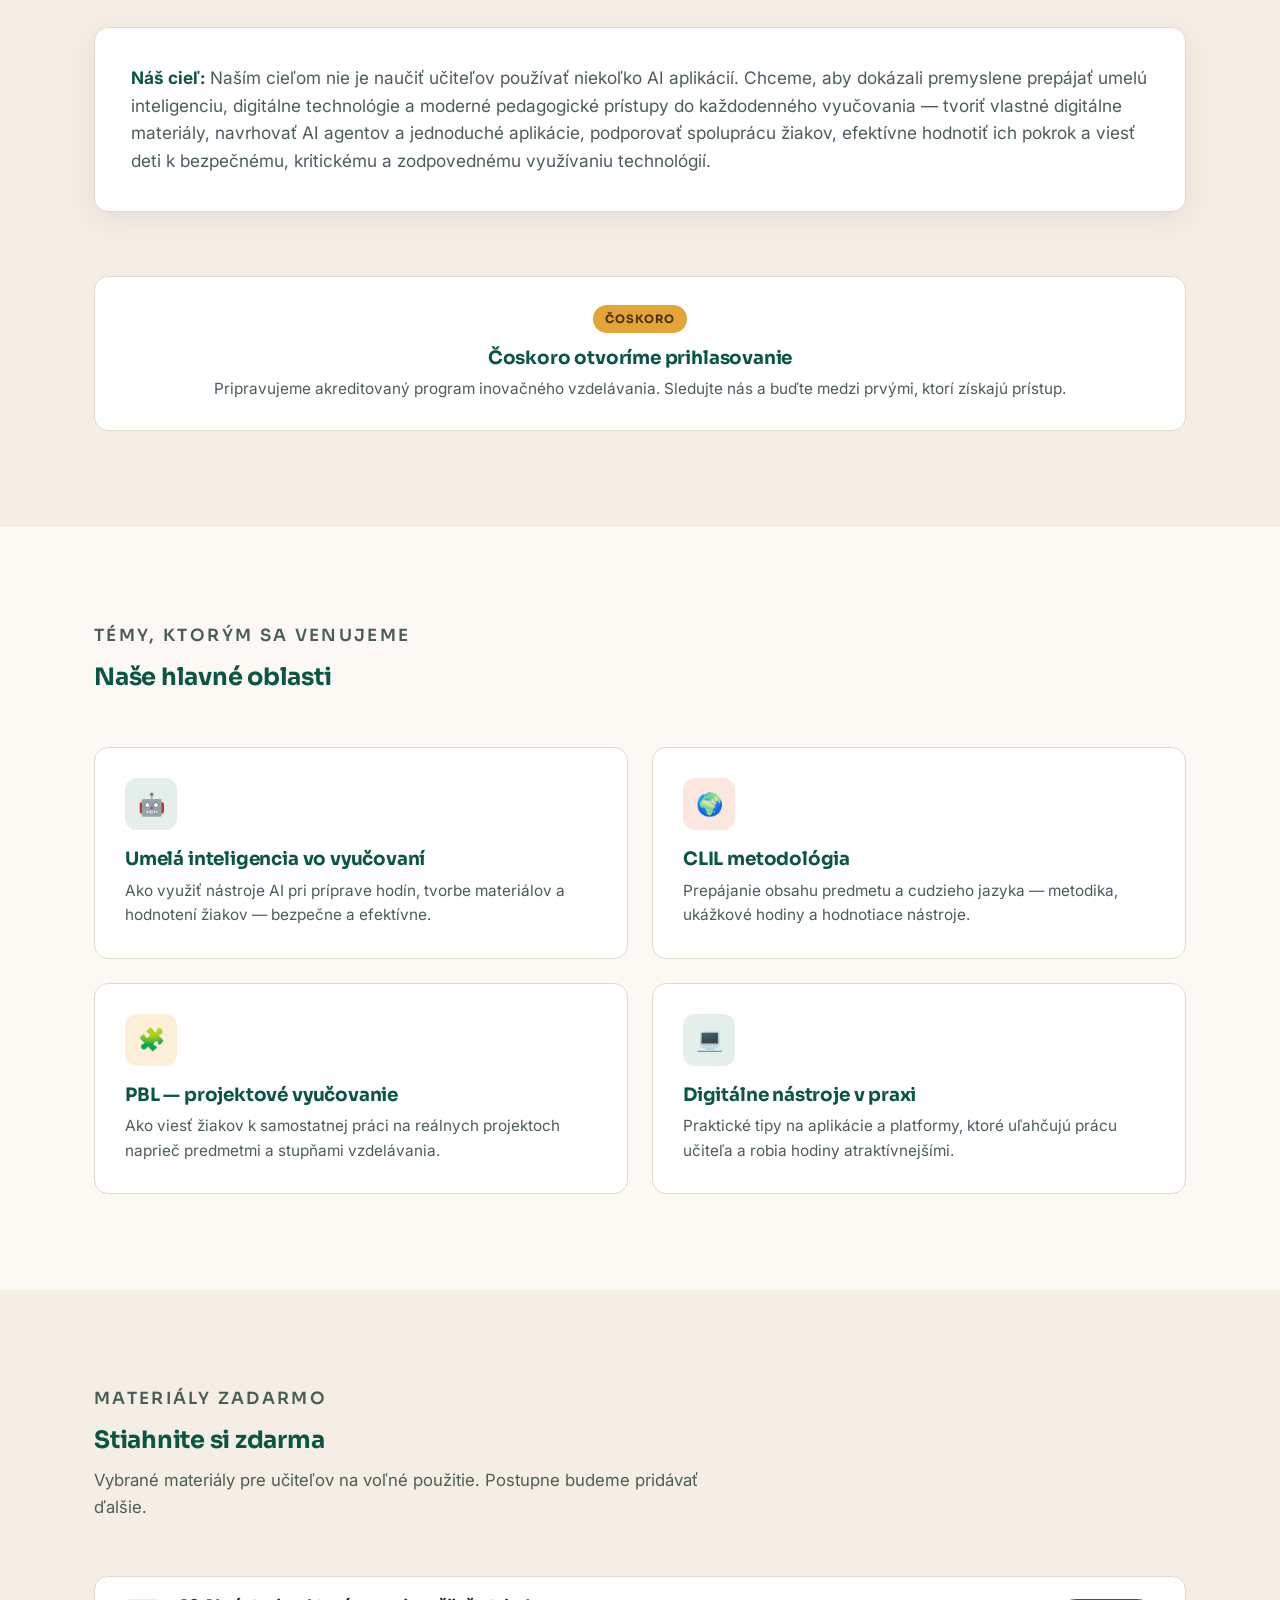
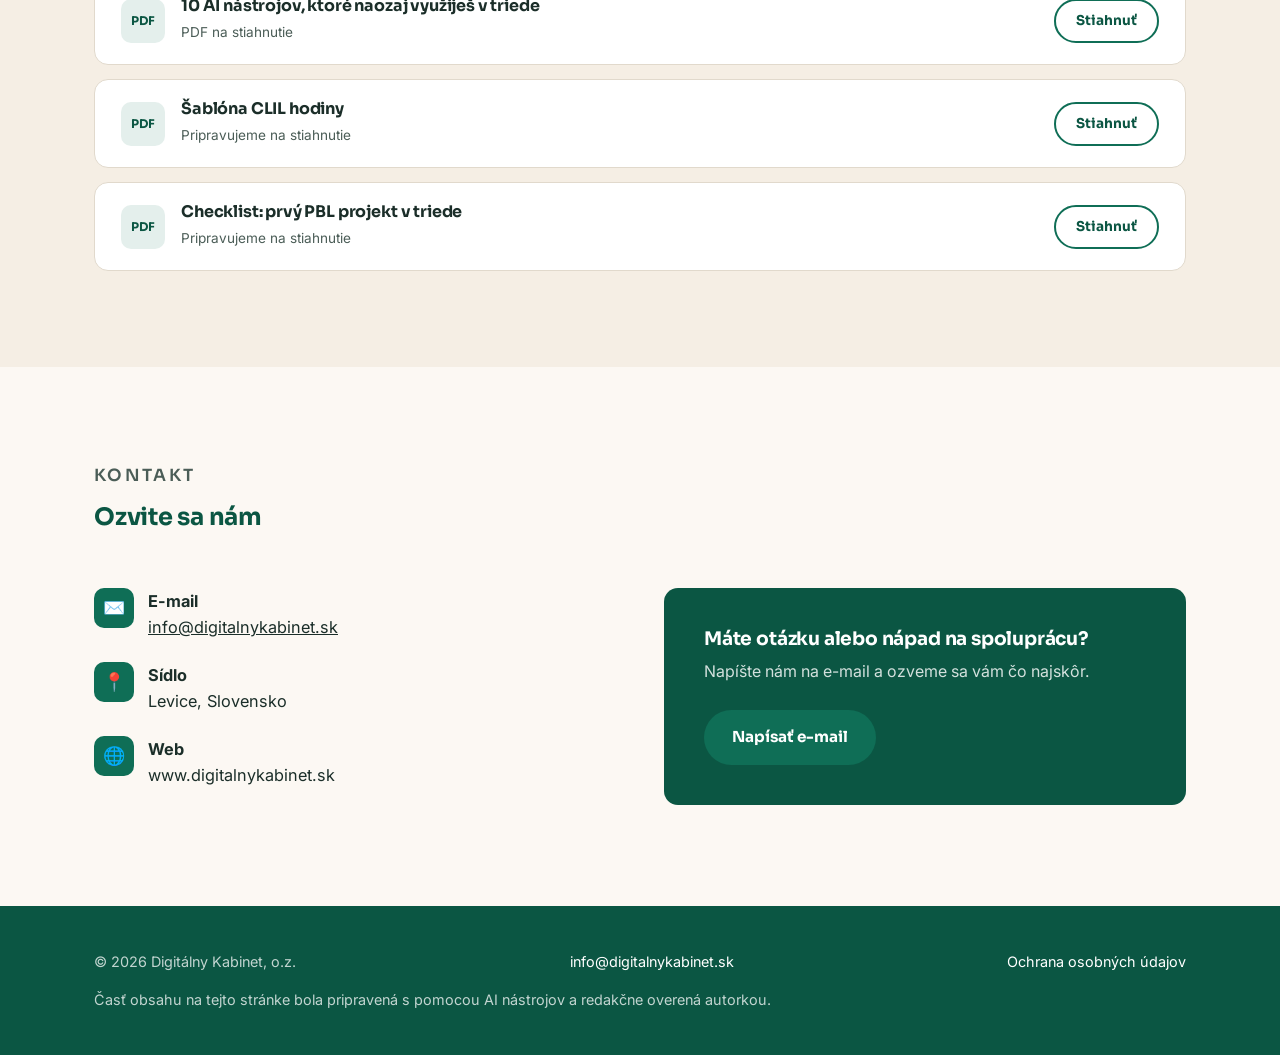
==== commit f54d08b8: "Update title of AI tools resource in index.html" ====
--- a/index.html
+++ b/index.html
@@ -239,7 +239,7 @@
         <div class="info">
           <div class="file-icon">PDF</div>
           <div>
-            <h4>Úvod do AI nástrojov pre učiteľov</h4>
+            <h4>10 AI nástrojov, ktoré naozaj využiješ v triede</h4>
             <span class="meta">PDF na stiahnutie</span>
           </div>
         </div>
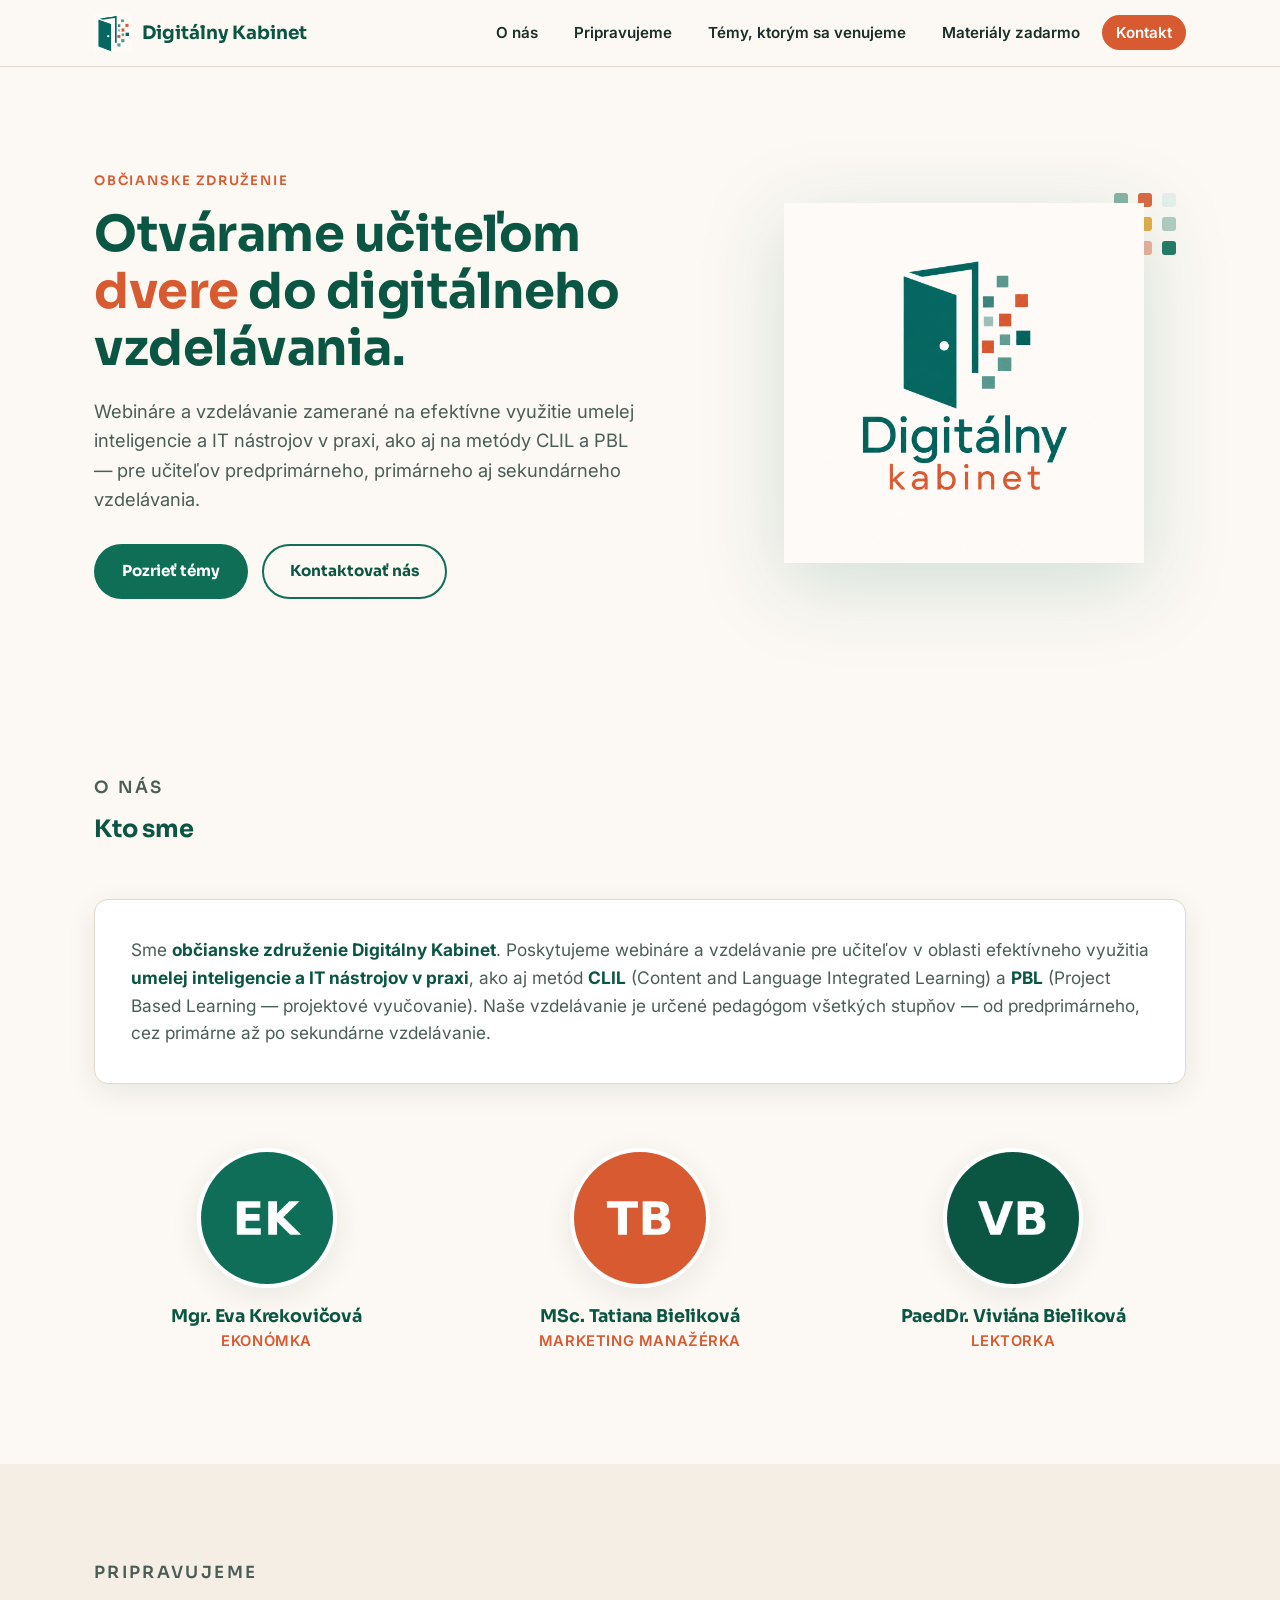
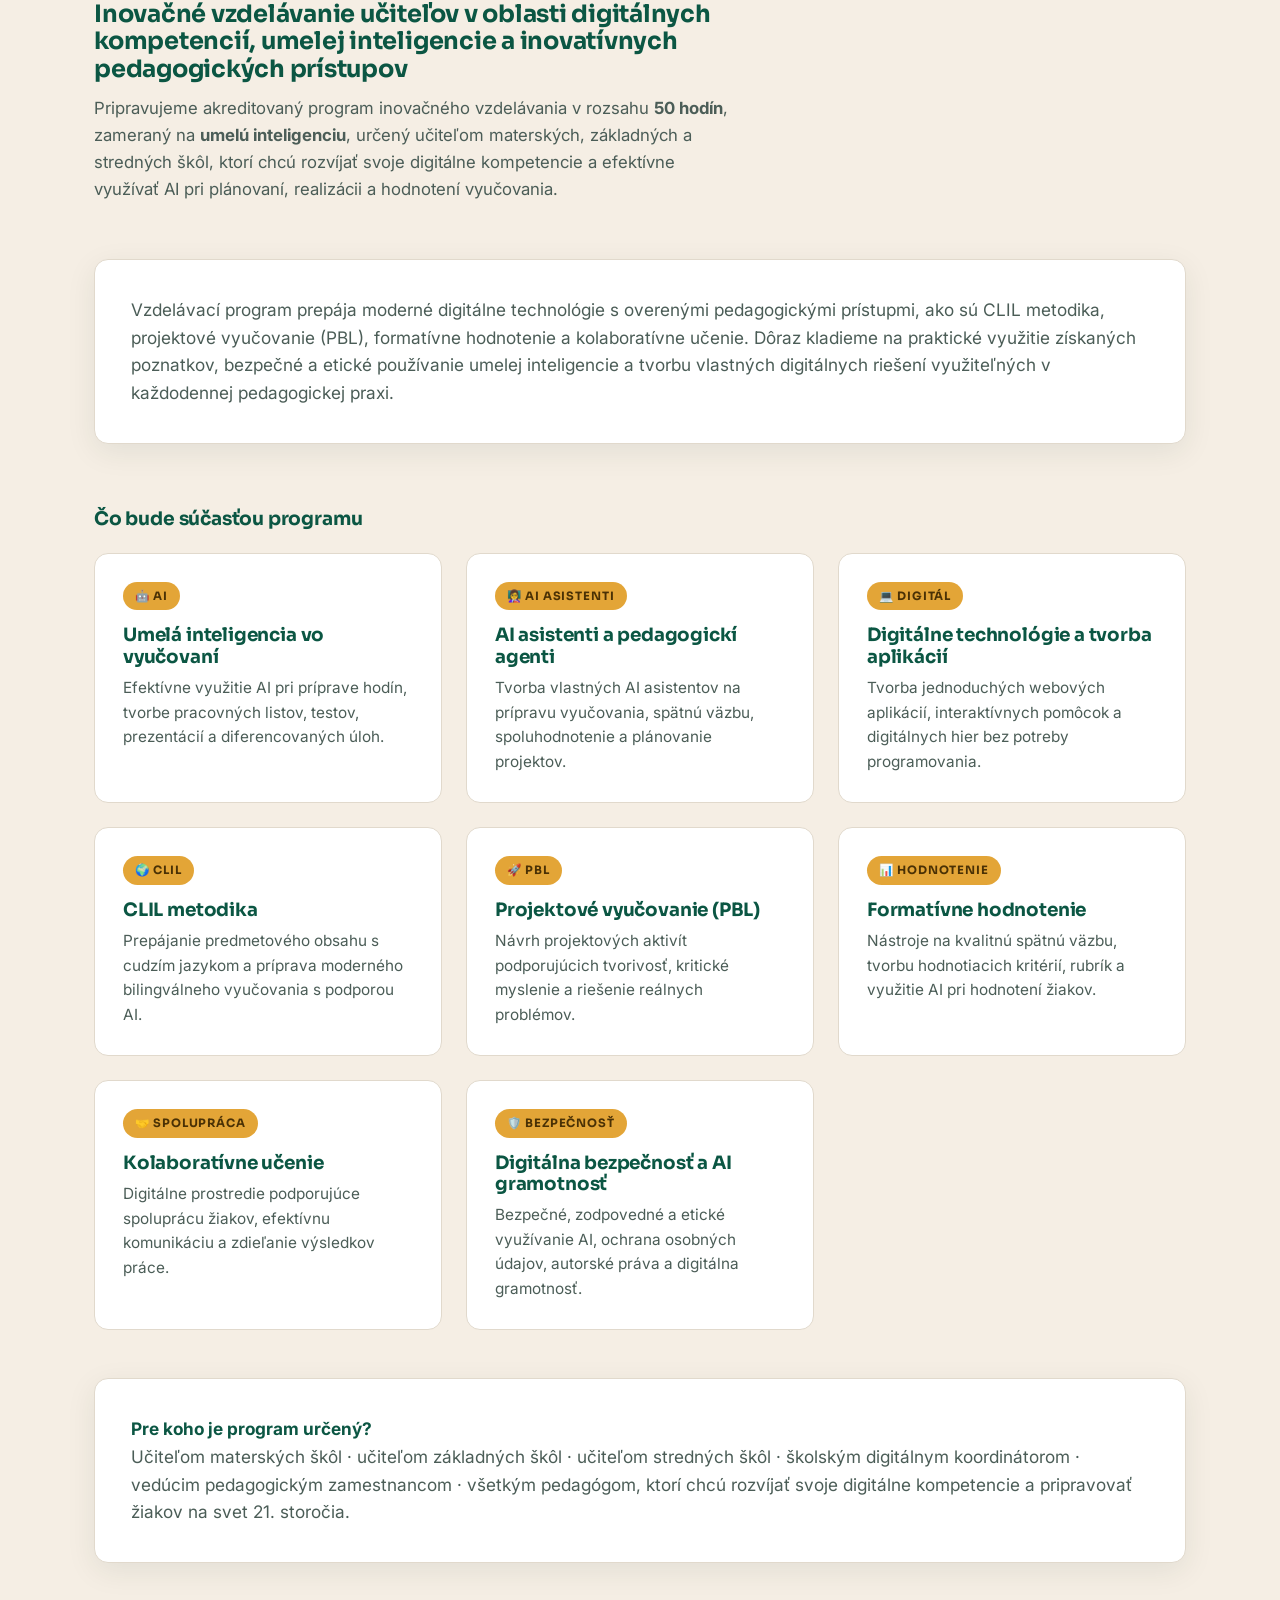
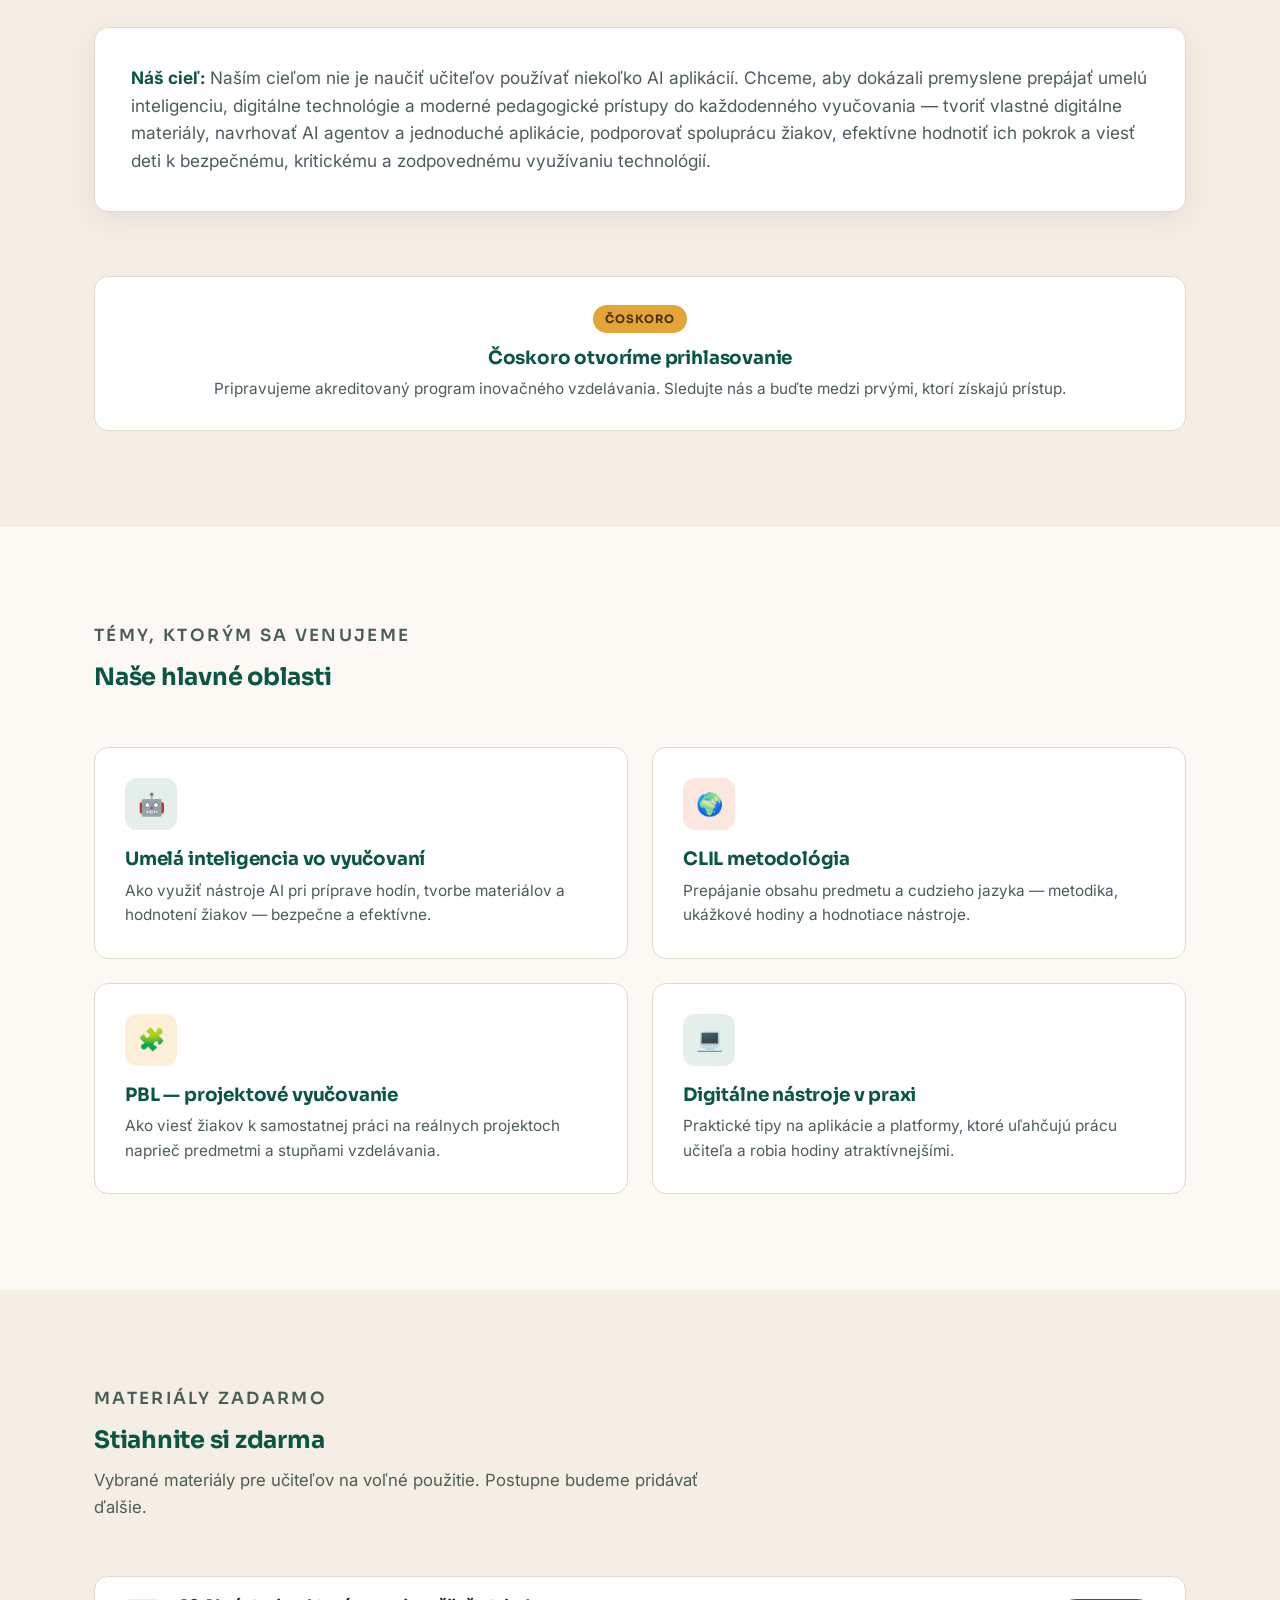
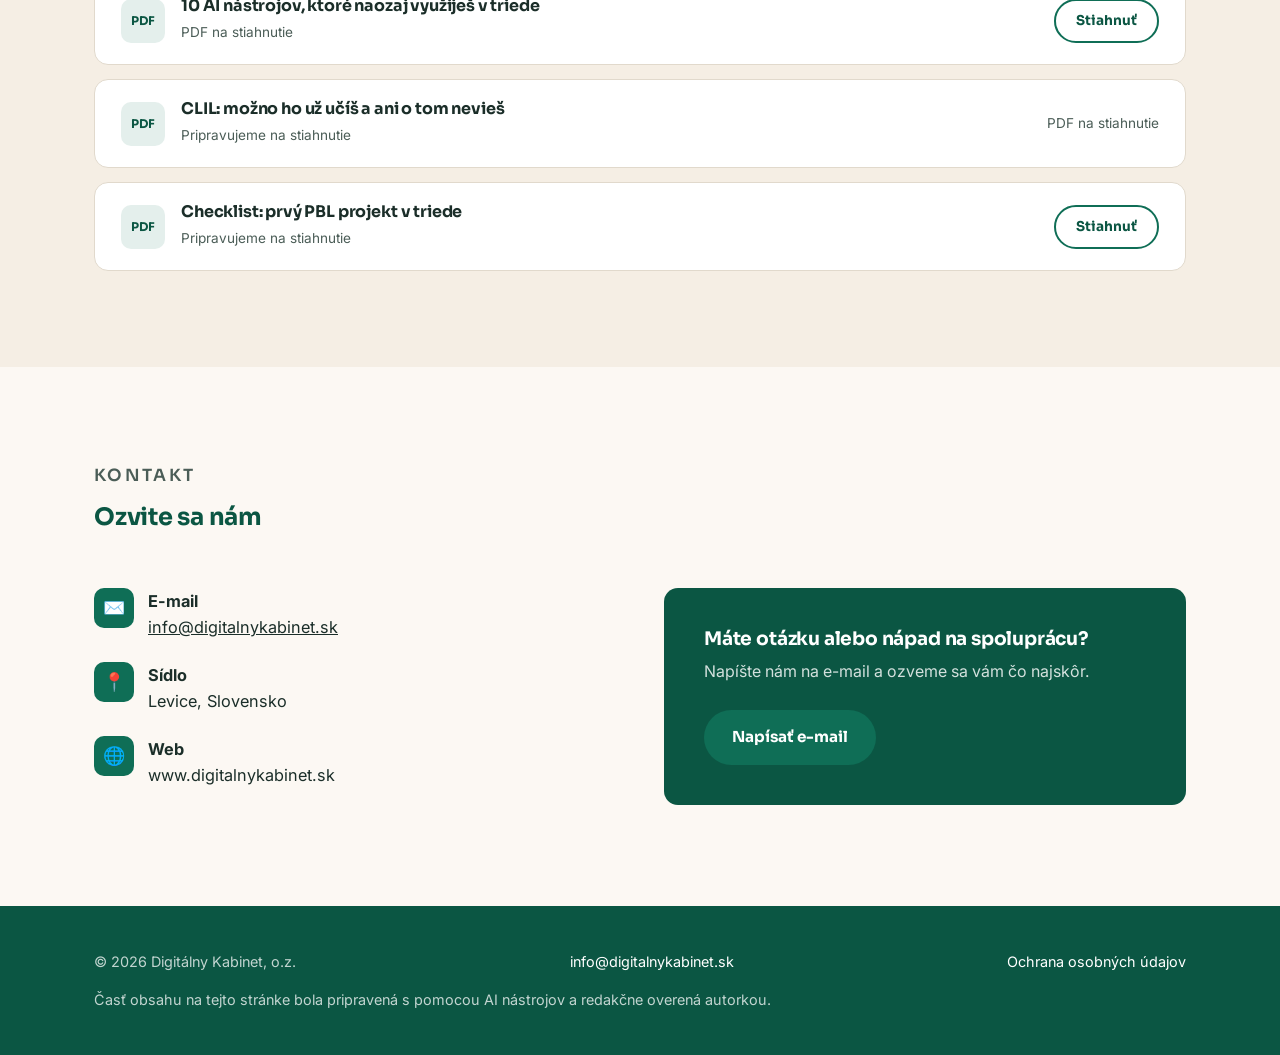
==== commit e17b563f: "Update title and button text in index.html" ====
--- a/index.html
+++ b/index.html
@@ -249,11 +249,11 @@
         <div class="info">
           <div class="file-icon">PDF</div>
           <div>
-            <h4>Šablóna CLIL hodiny</h4>
+            <h4>CLIL: možno ho už učíš a ani o tom nevieš</h4>
             <span class="meta">Pripravujeme na stiahnutie</span>
           </div>
         </div>
-        <a href="#" class="btn btn-outline">Stiahnuť</a>
+        <span class="meta">PDF na stiahnutie</span>
       </div>
       <div class="material-item reveal">
         <div class="info">
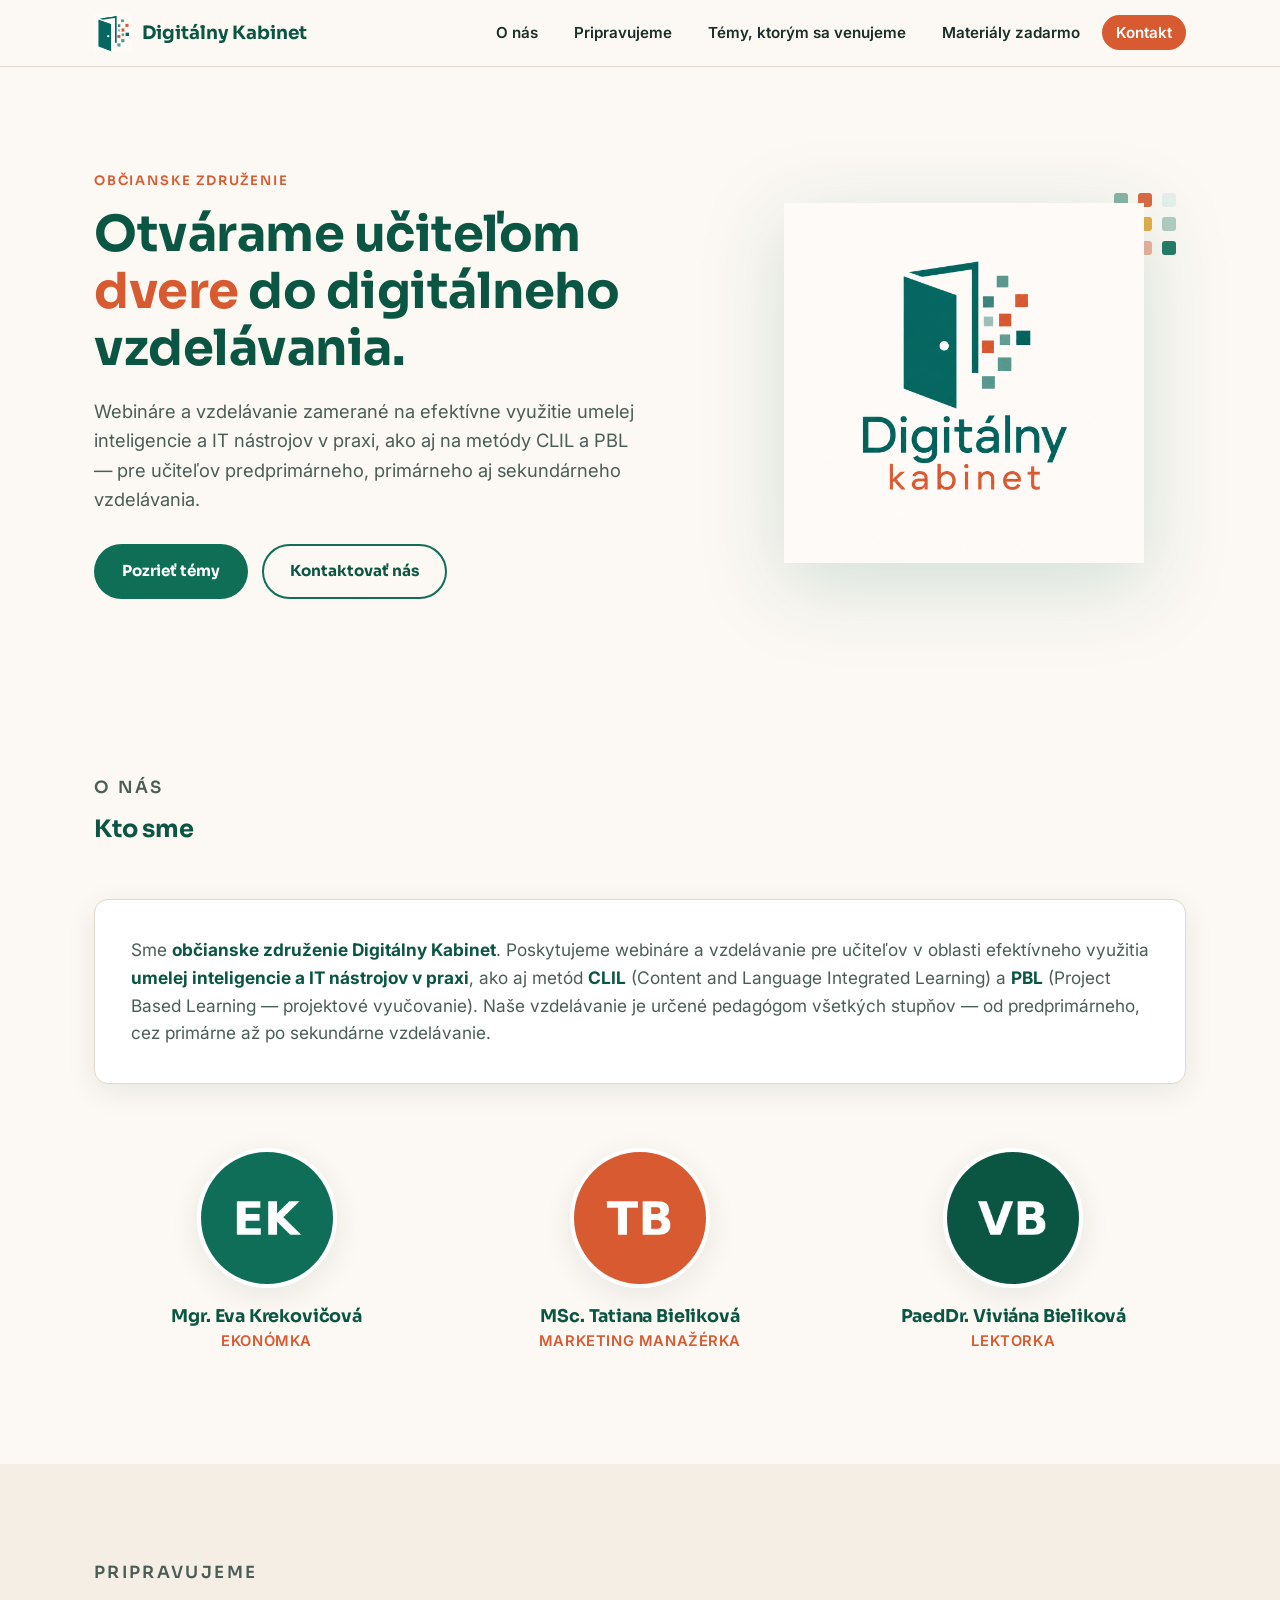
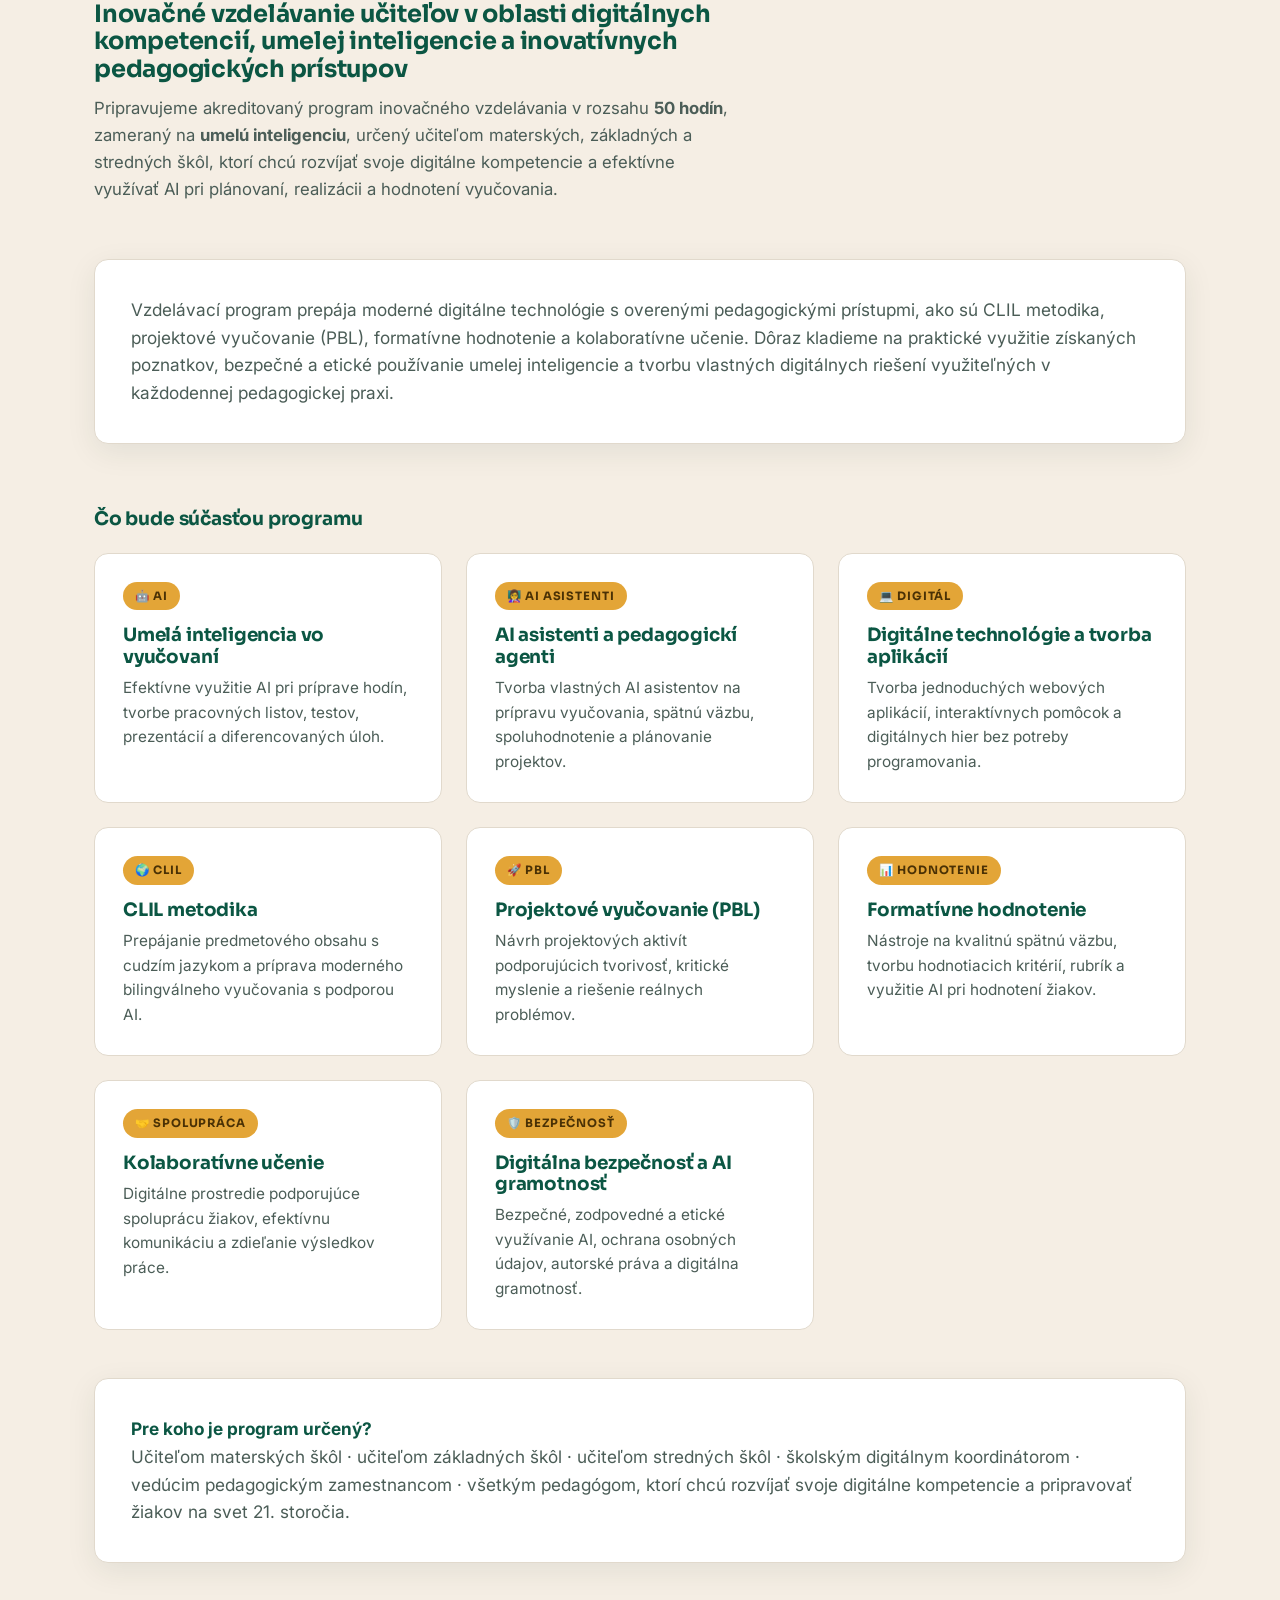
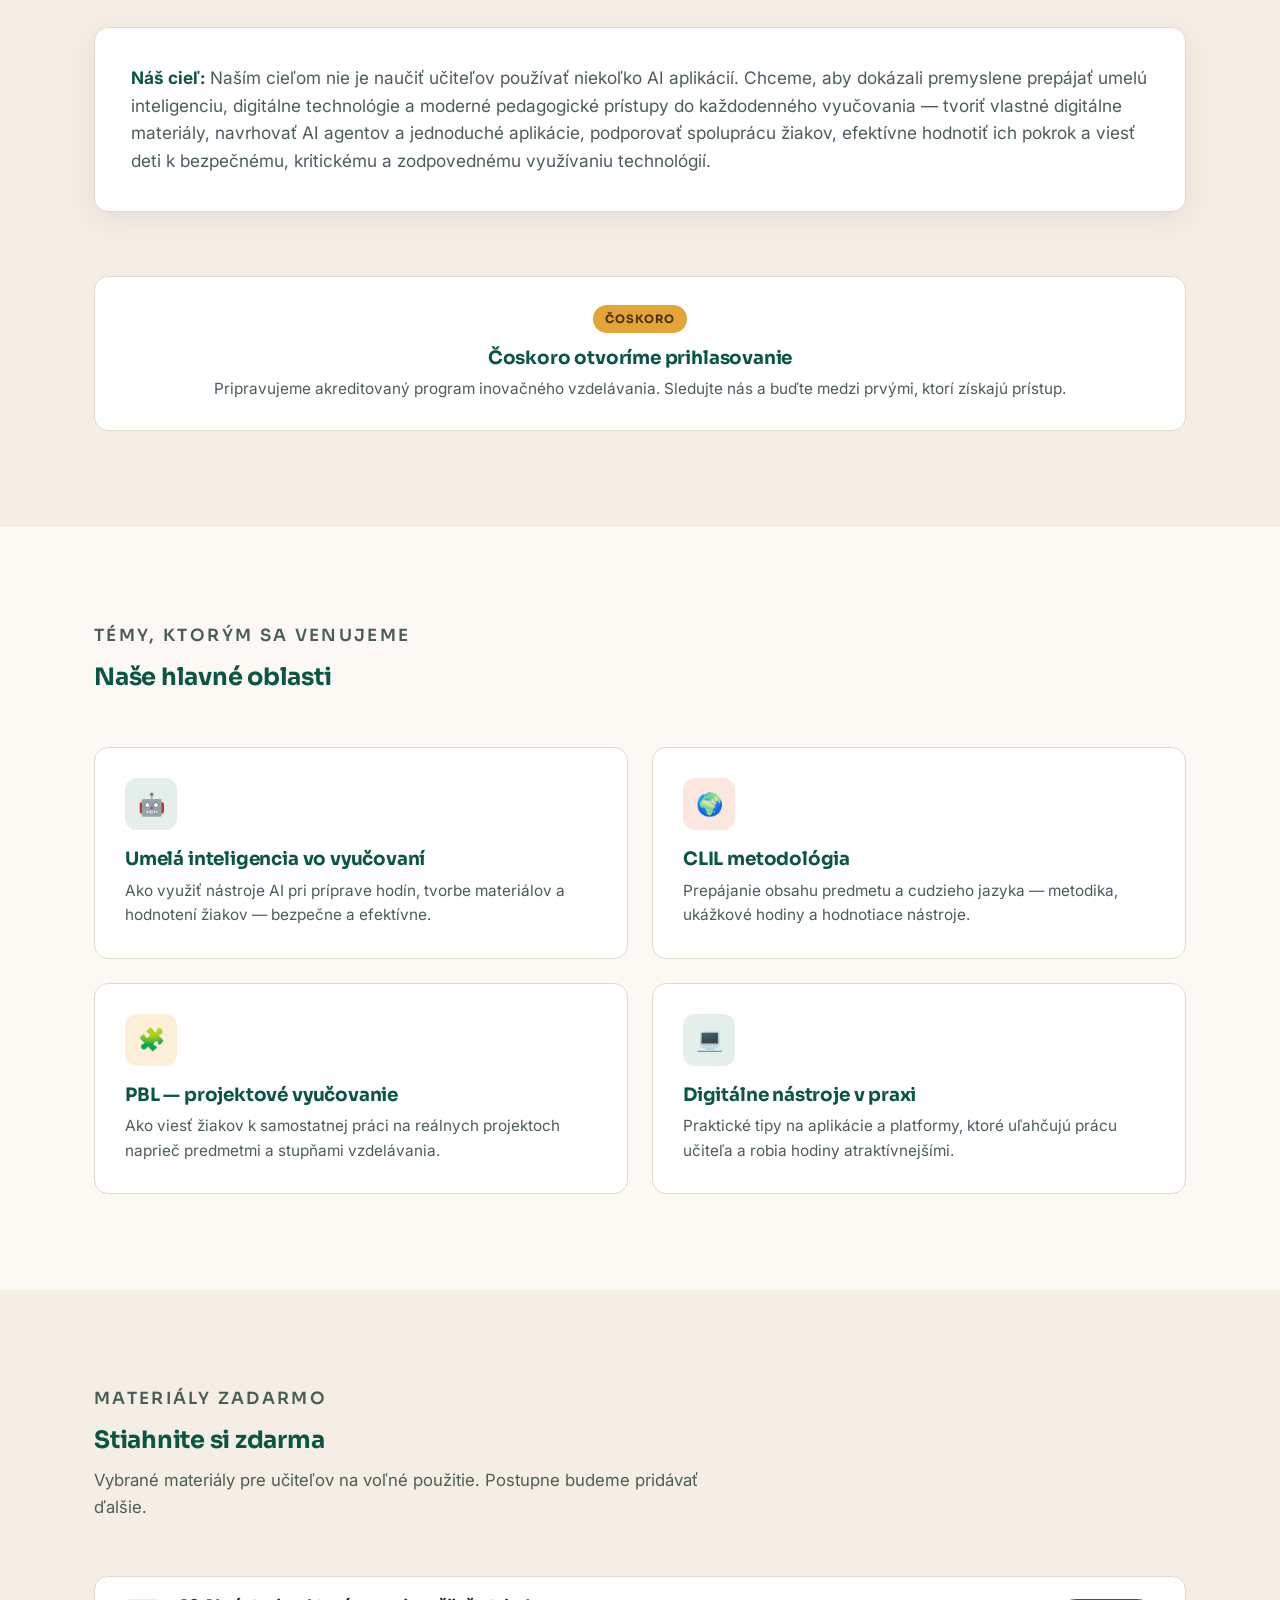
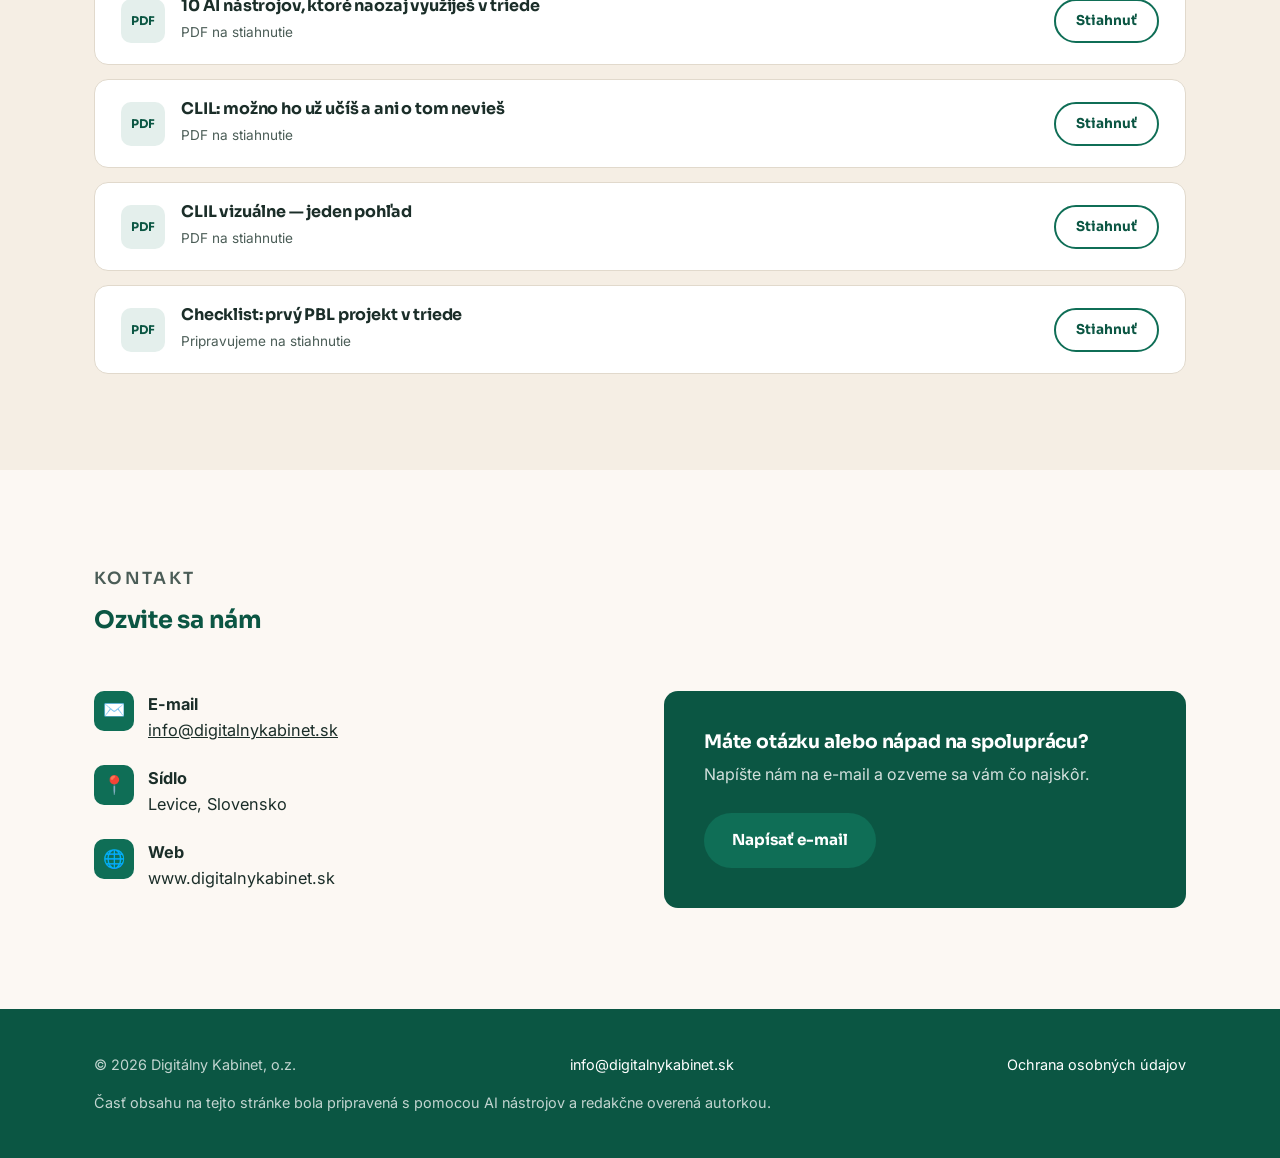
==== commit 97bfb543: "Add new PDF materials with download links Updated material items to include new PDF downloads with d" ====
--- a/index.html
+++ b/index.html
@@ -246,15 +246,25 @@
 <a href="/materialy/10-AI-nastrojov-pre-ucitelov.pdf" class="btn btn-outline" download>Stiahnuť</a>
       </div>
       <div class="material-item reveal">
-        <div class="info">
-          <div class="file-icon">PDF</div>
-          <div>
-            <h4>CLIL: možno ho už učíš a ani o tom nevieš</h4>
-            <span class="meta">Pripravujeme na stiahnutie</span>
-          </div>
-        </div>
-        <span class="meta">PDF na stiahnutie</span>
-      </div>
+  <div class="info">
+    <div class="file-icon">PDF</div>
+    <div>
+      <h4>CLIL: možno ho už učíš a ani o tom nevieš</h4>
+      <span class="meta">PDF na stiahnutie</span>
+    </div>
+  </div>
+  <a href="/materialy/CLIL-metodika-pre-ucitelov.pdf" class="btn btn-outline" download>Stiahnuť</a>
+</div>
+         <div class="material-item reveal">
+  <div class="info">
+    <div class="file-icon">PDF</div>
+    <div>
+      <h4>CLIL vizuálne — jeden pohľad</h4>
+      <span class="meta">PDF na stiahnutie</span>
+    </div>
+  </div>
+  <a href="/materialy/CLIL-vizualny-prehlad.pdf" class="btn btn-outline" download>Stiahnuť</a>
+</div>
       <div class="material-item reveal">
         <div class="info">
           <div class="file-icon">PDF</div>
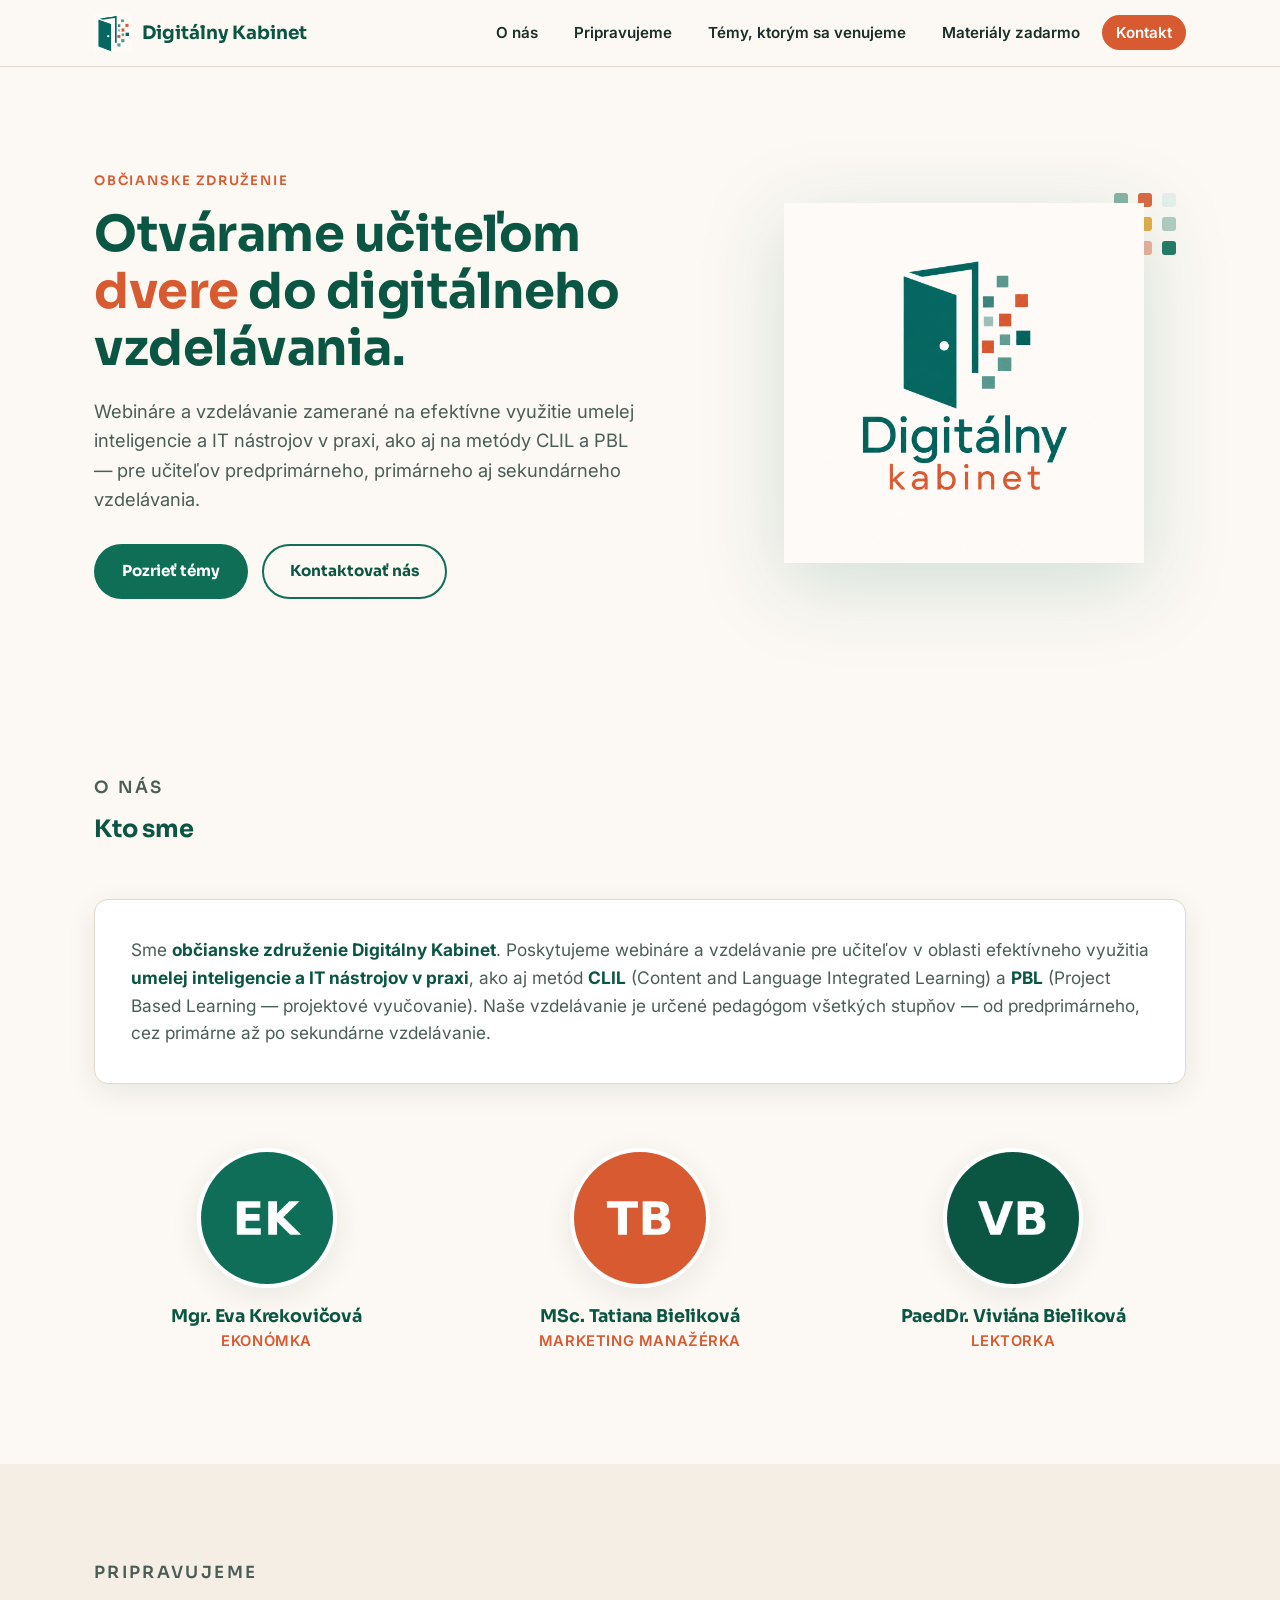
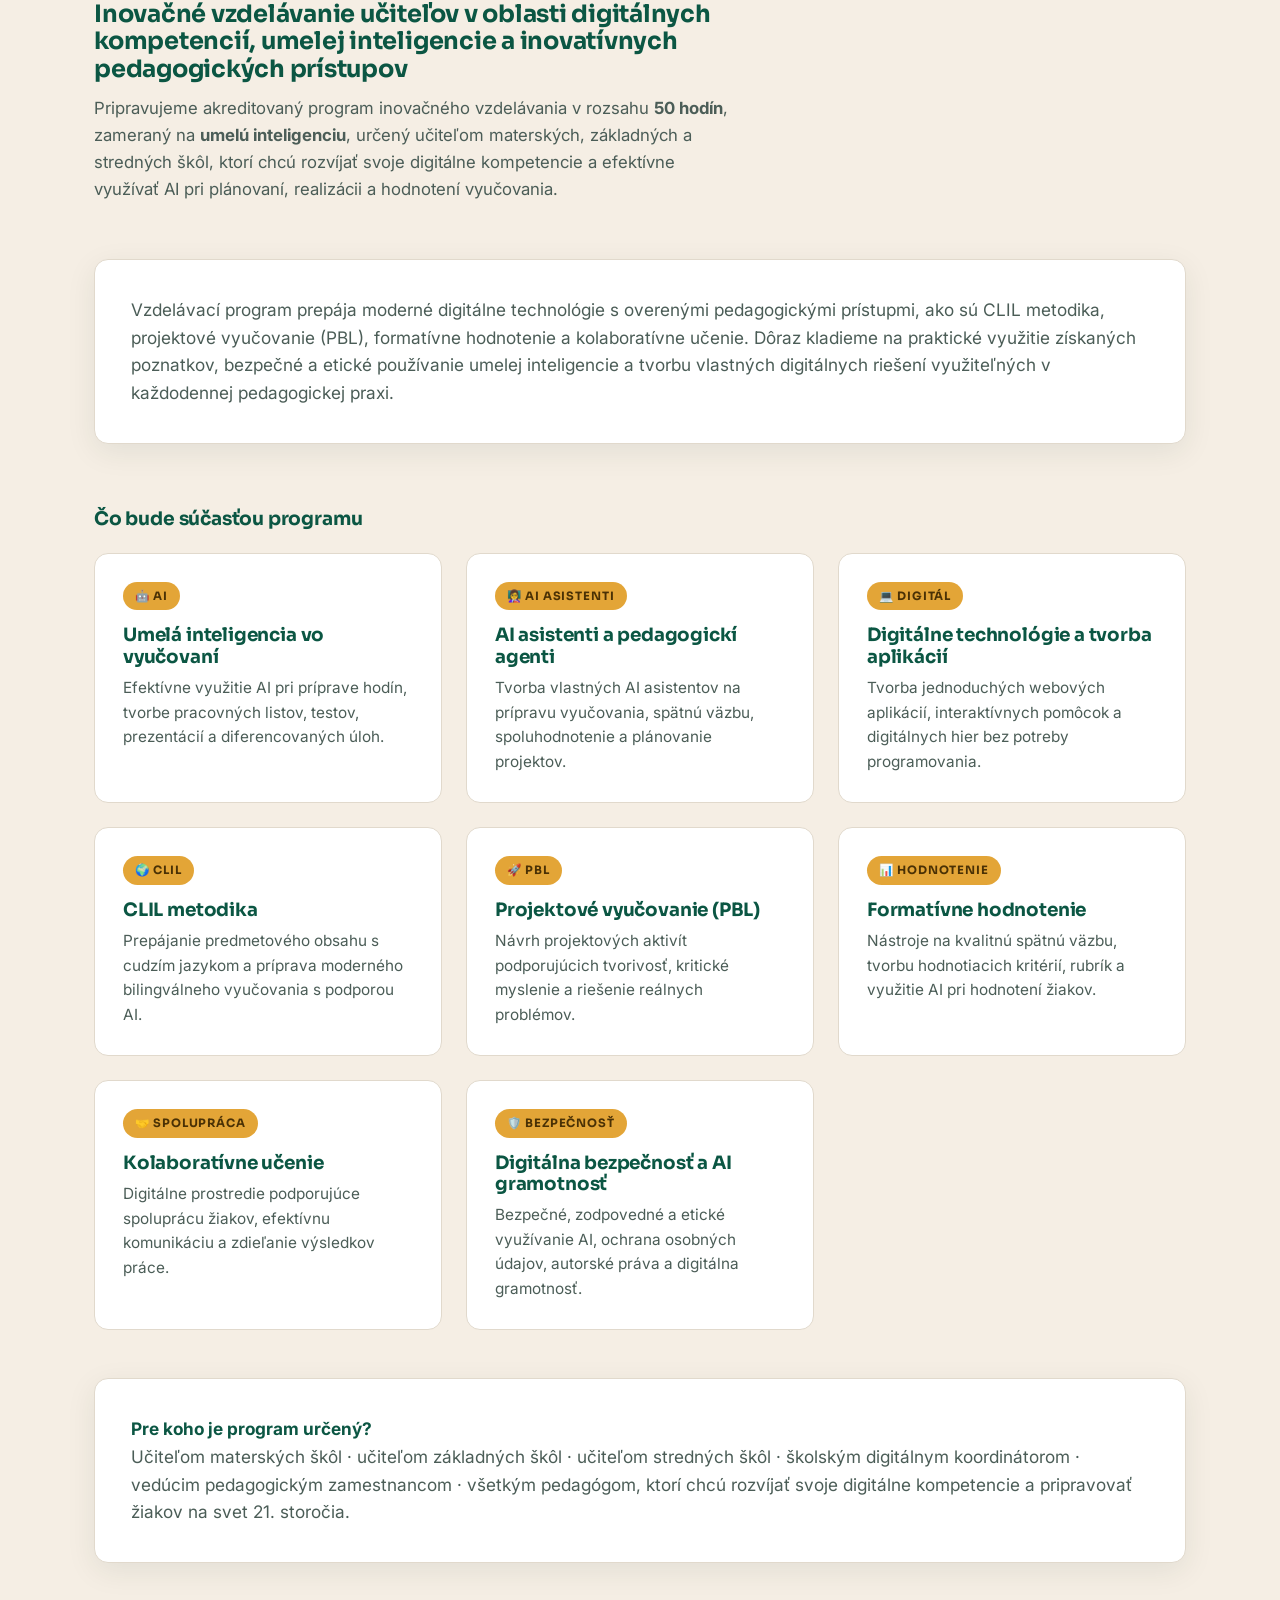
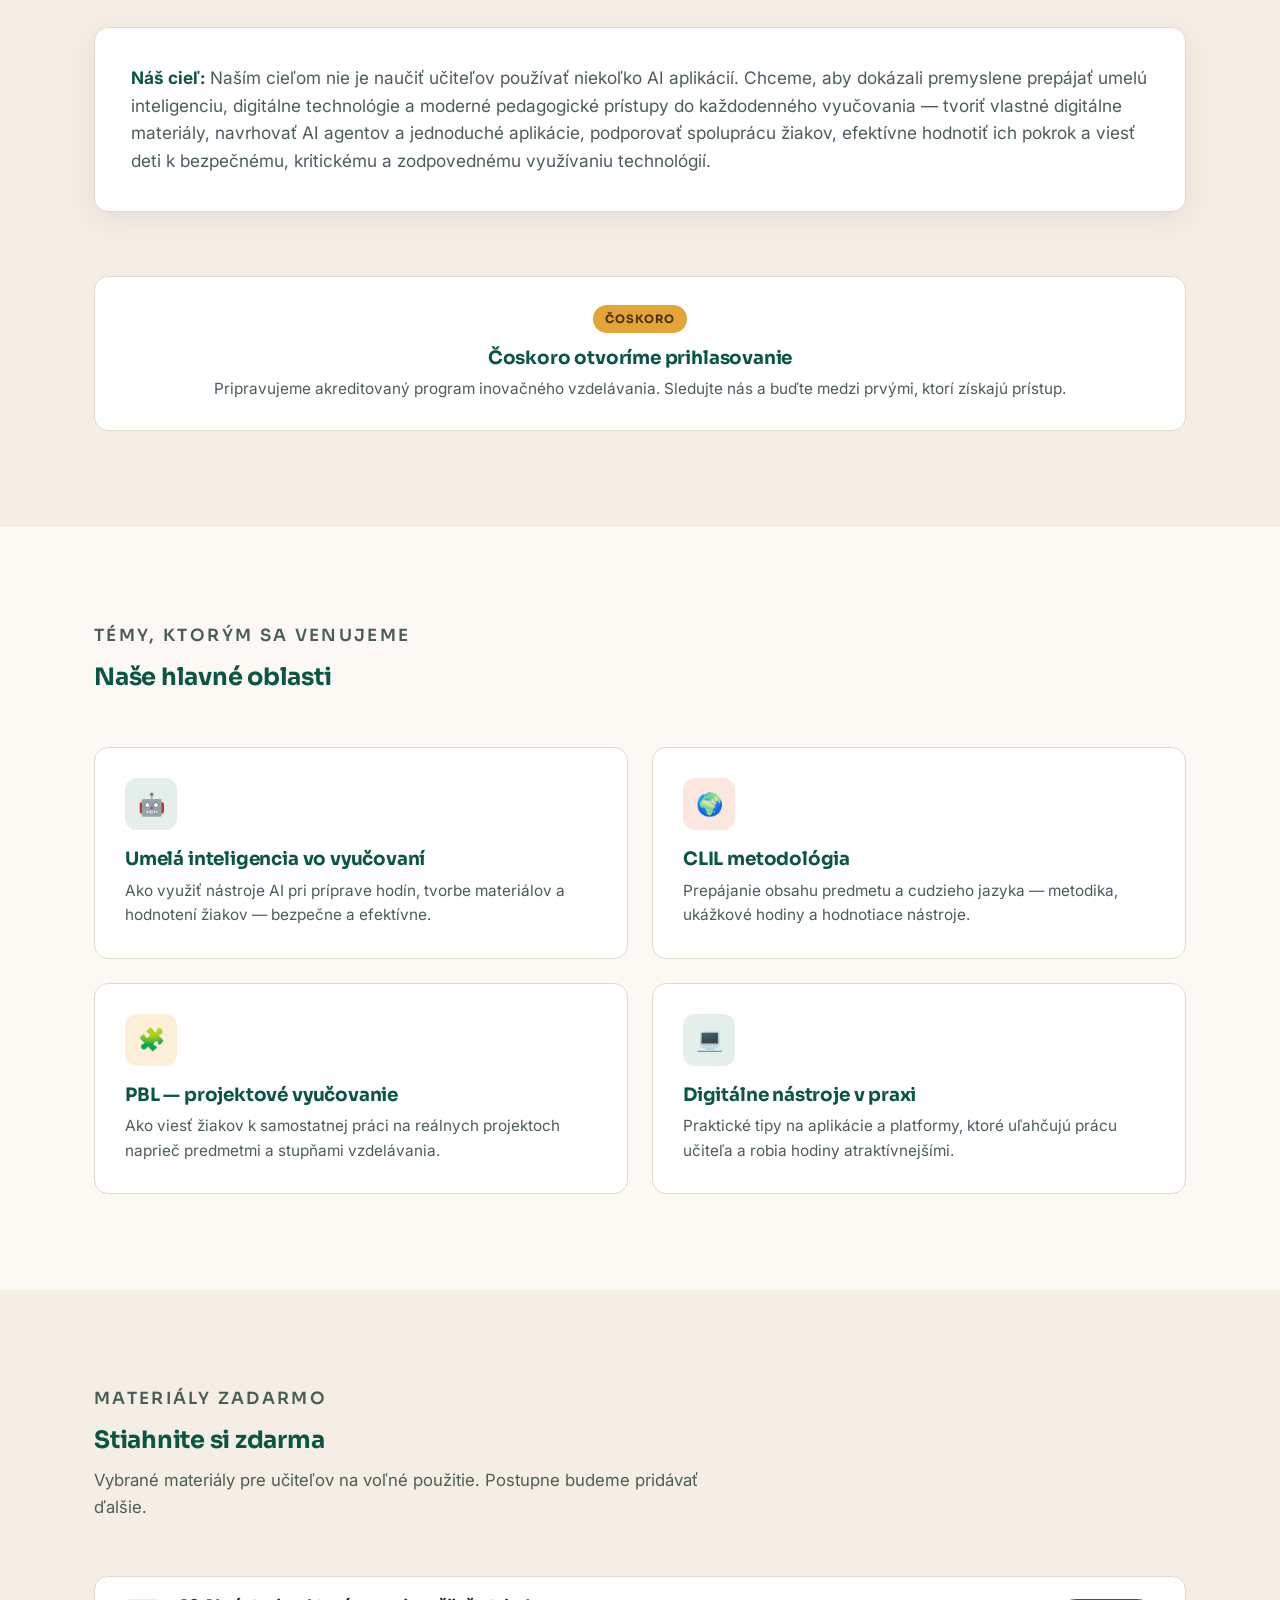
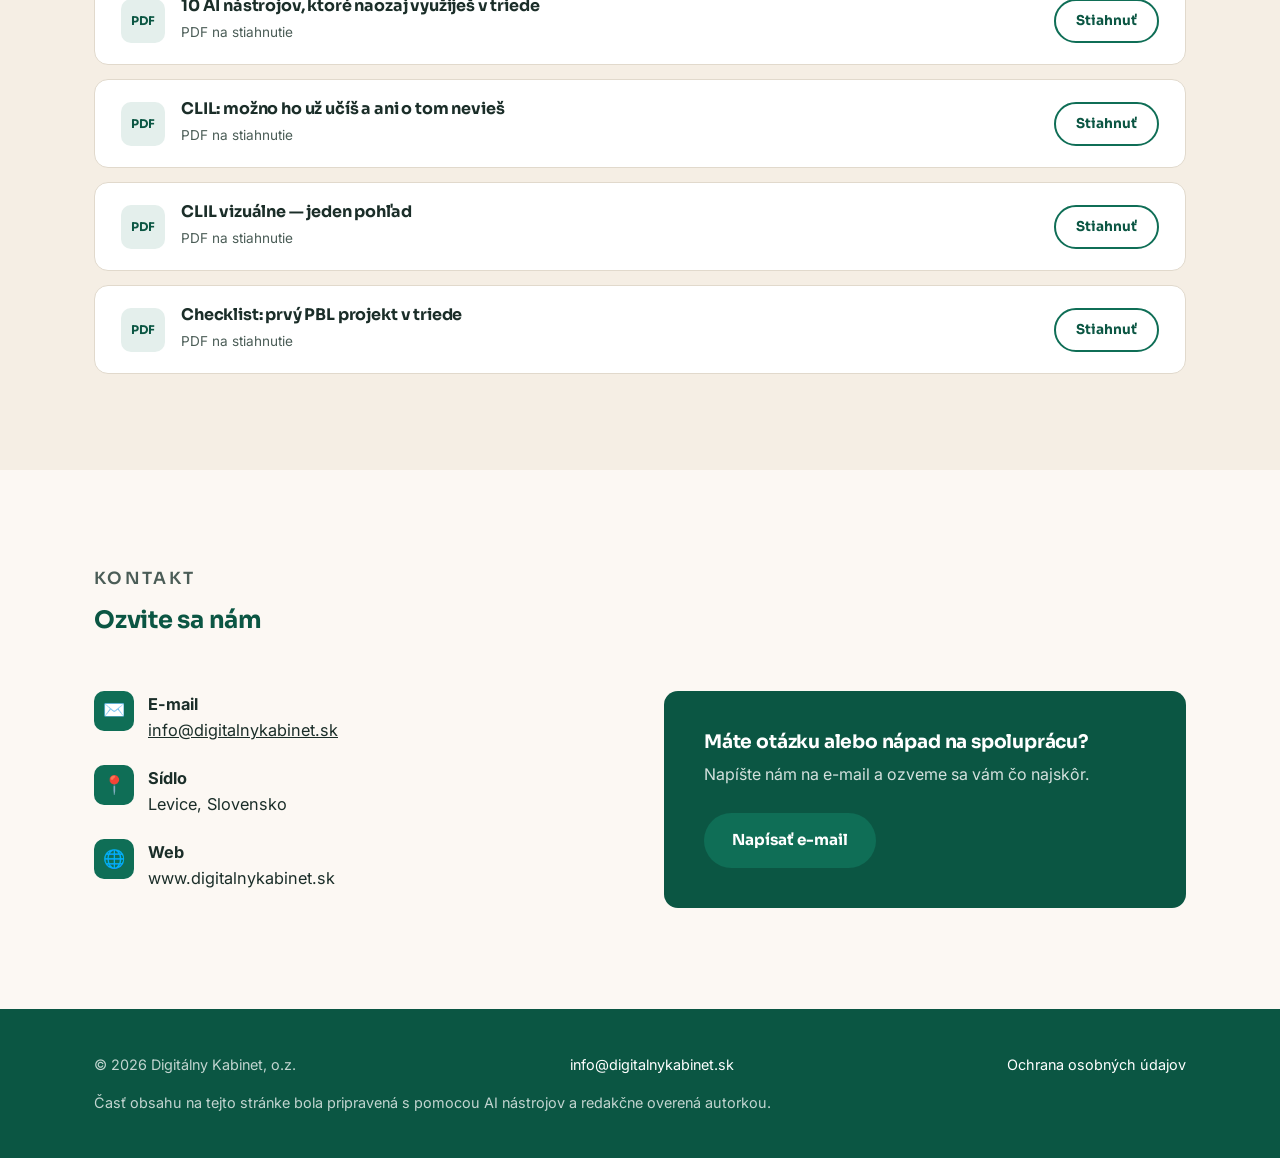
==== commit 94a48fbe: "Update checklist item in index.html Replaced old checklist item with updated download link and text." ====
--- a/index.html
+++ b/index.html
@@ -265,17 +265,16 @@
   </div>
   <a href="/materialy/CLIL-vizualny-prehlad.pdf" class="btn btn-outline" download>Stiahnuť</a>
 </div>
-      <div class="material-item reveal">
-        <div class="info">
-          <div class="file-icon">PDF</div>
-          <div>
-            <h4>Checklist: prvý PBL projekt v triede</h4>
-            <span class="meta">Pripravujeme na stiahnutie</span>
-          </div>
-        </div>
-        <a href="#" class="btn btn-outline">Stiahnuť</a>
-      </div>
-    </div>
+<div class="material-item reveal">
+  <div class="info">
+    <div class="file-icon">PDF</div>
+    <div>
+      <h4>Checklist: prvý PBL projekt v triede</h4>
+      <span class="meta">PDF na stiahnutie</span>
+    </div>
+  </div>
+  <a href="/materialy/Checklist-prvy-PBL-projekt.pdf" class="btn btn-outline" download>Stiahnuť</a>
+</div>
   </div>
 </section>
 
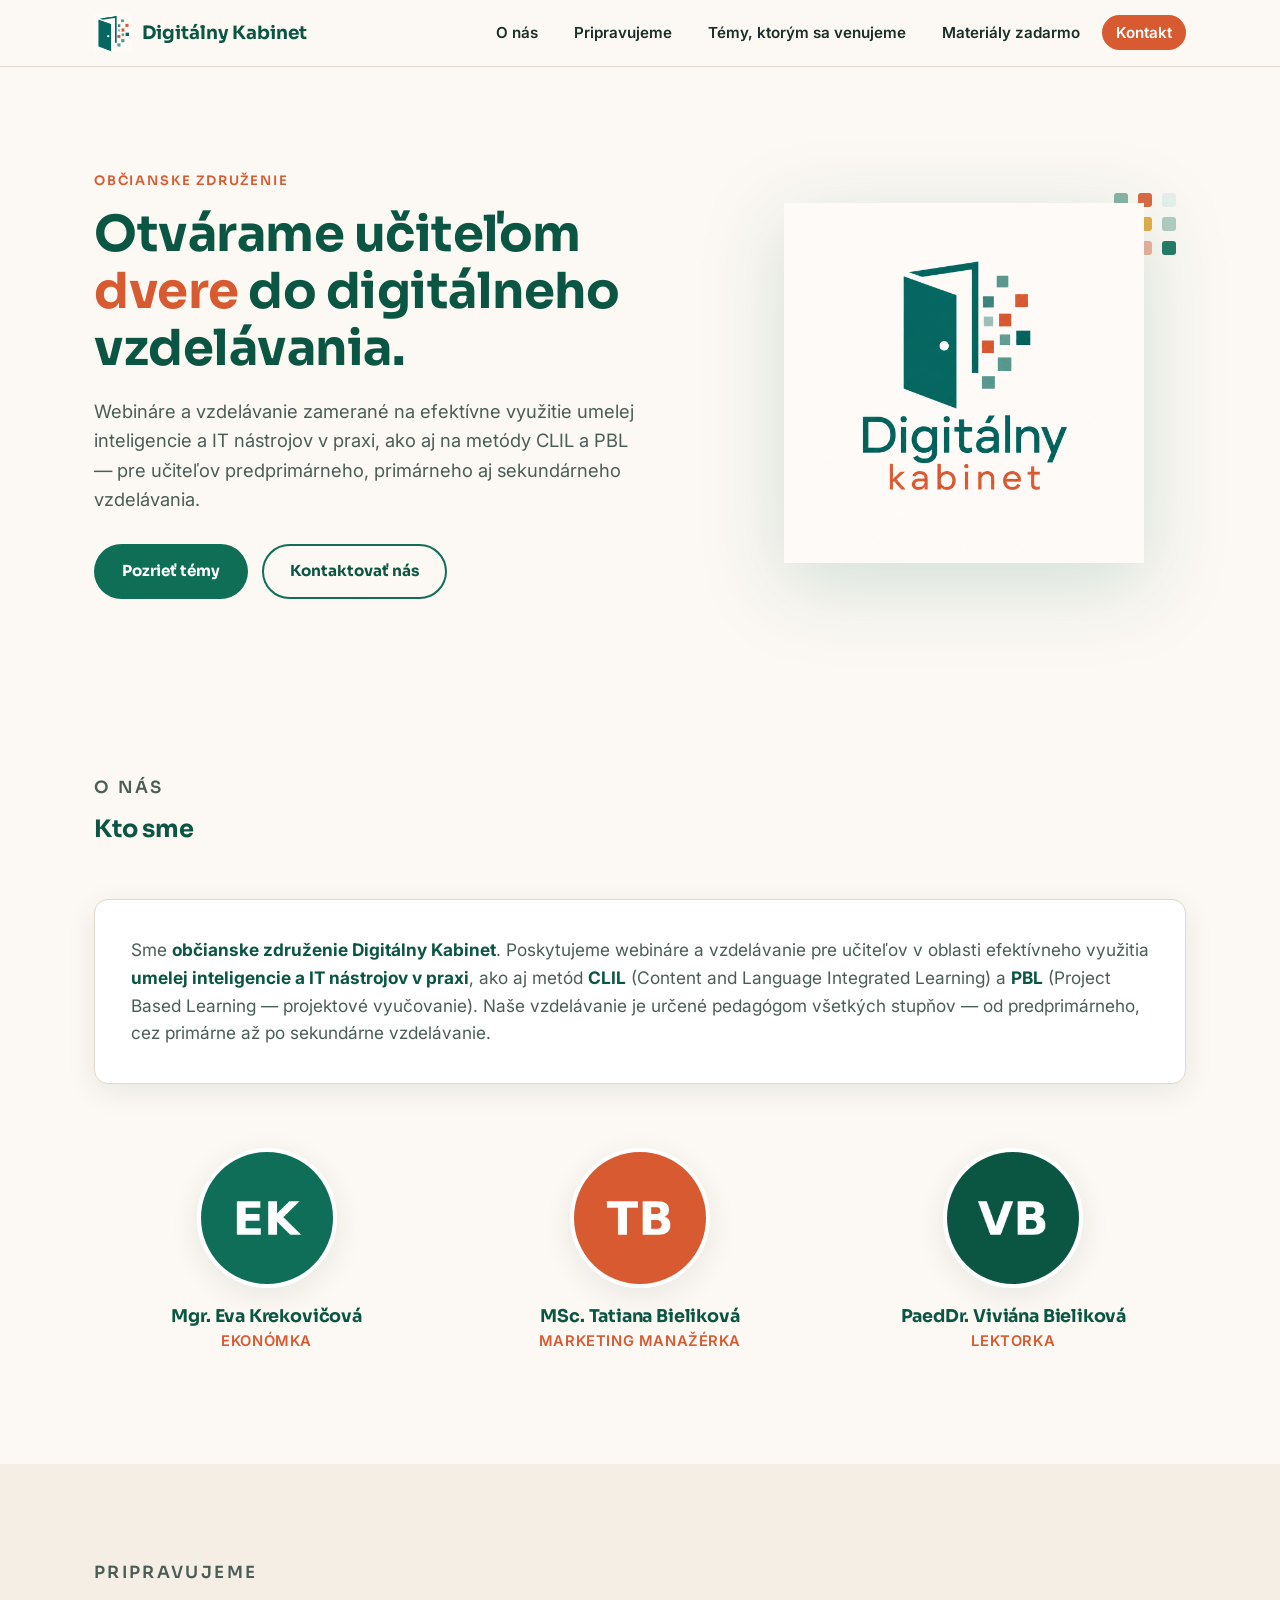
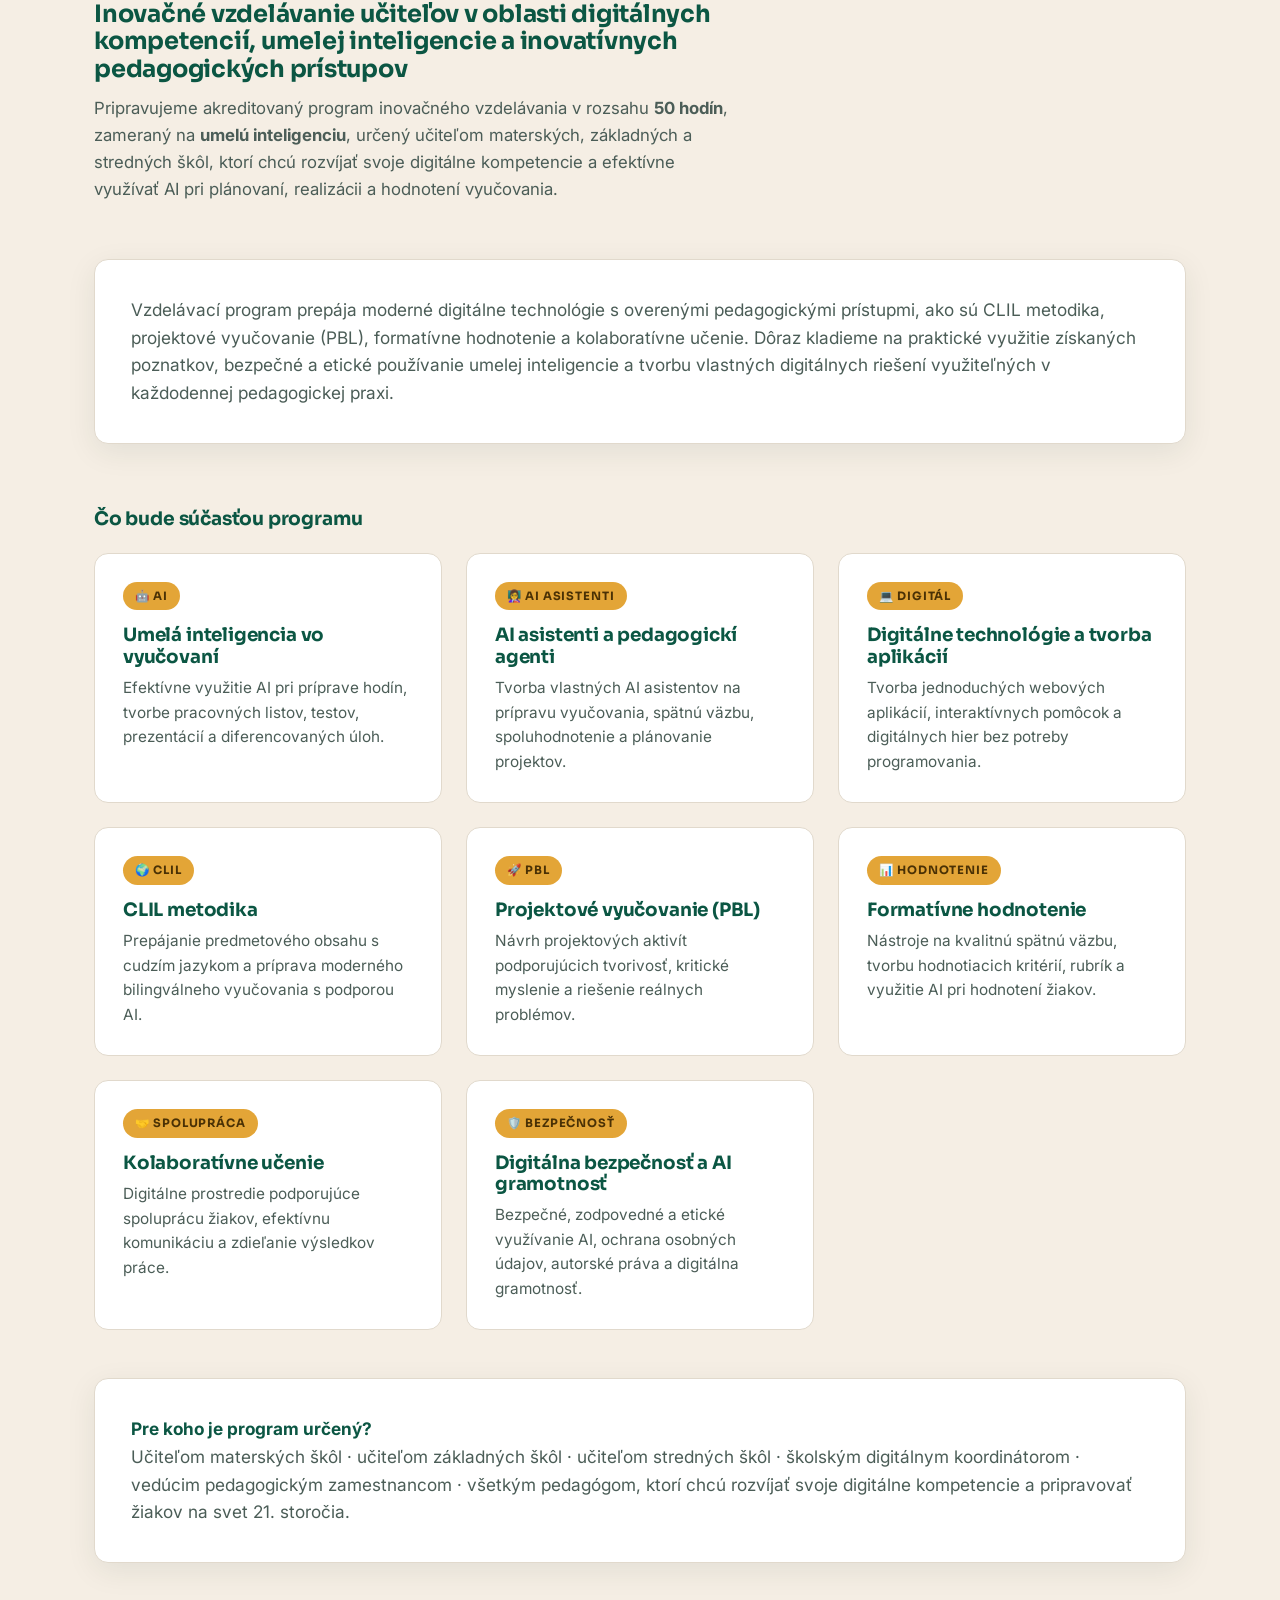
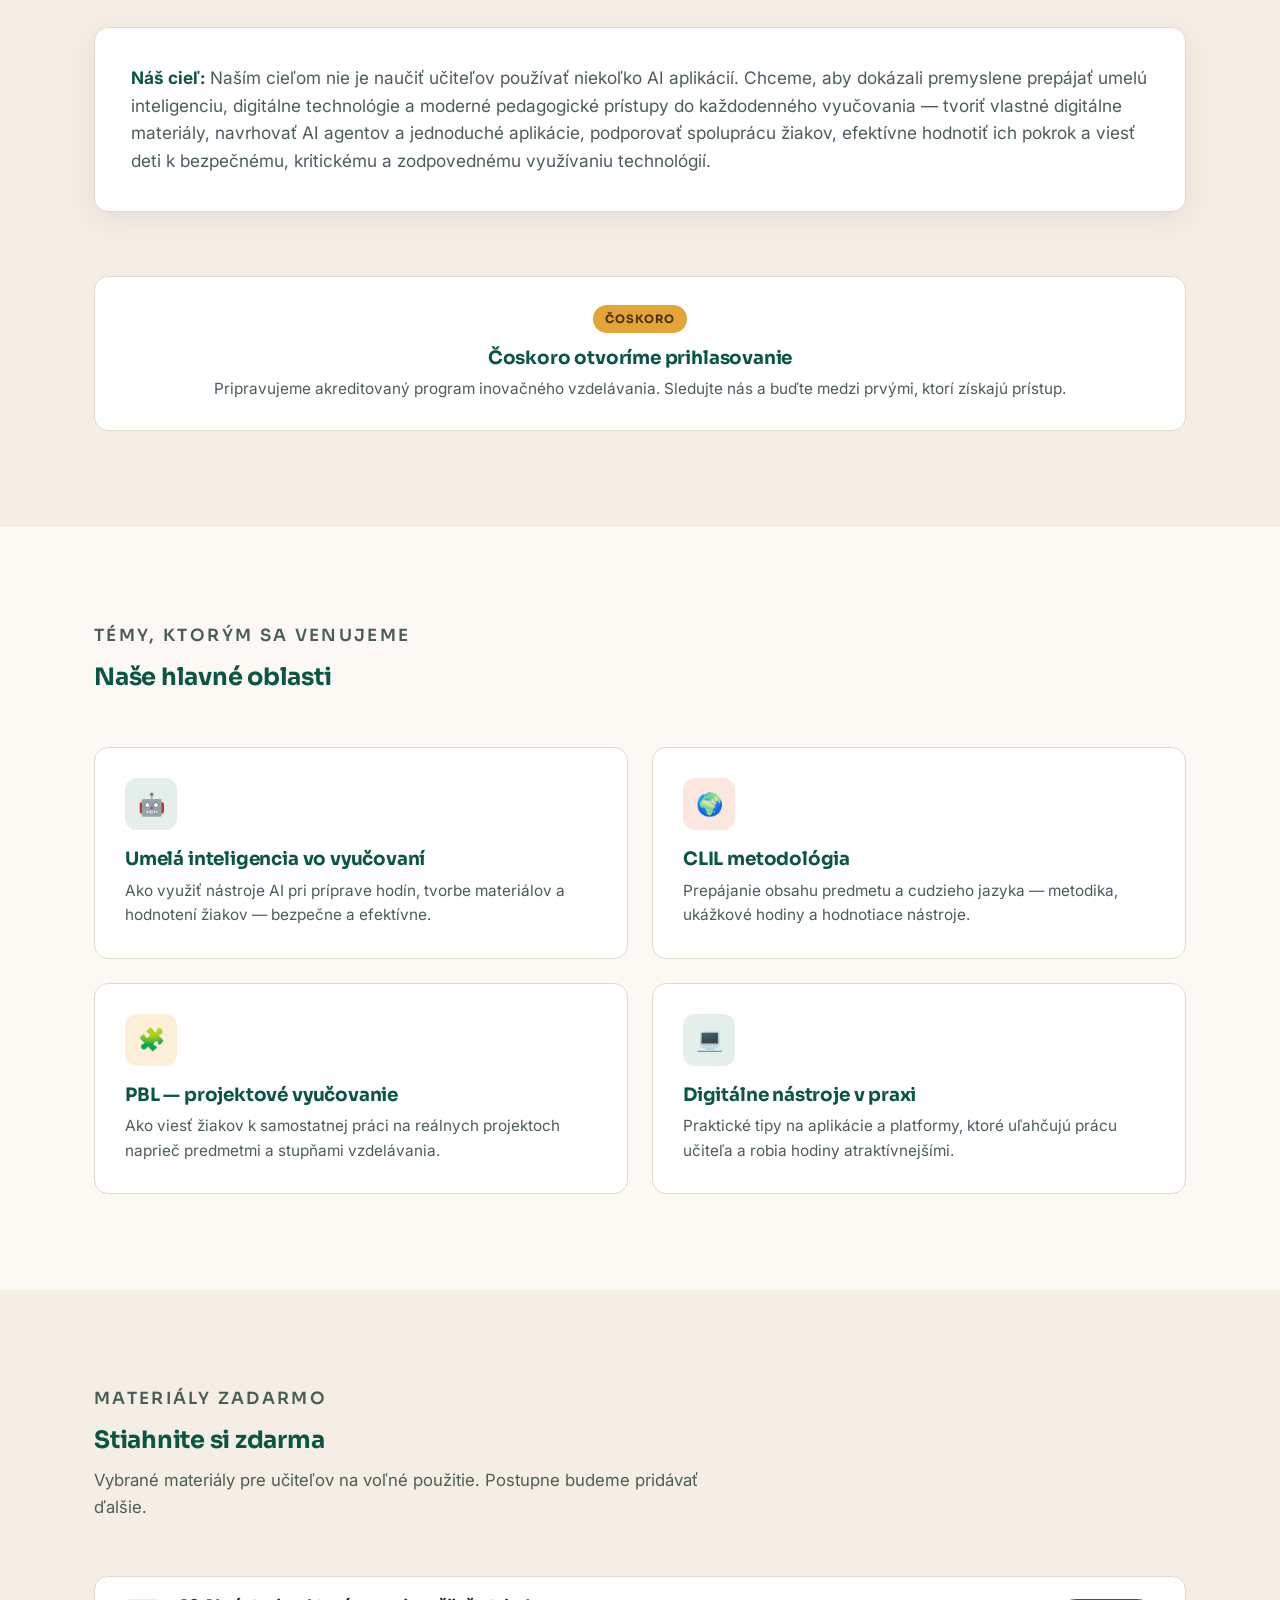
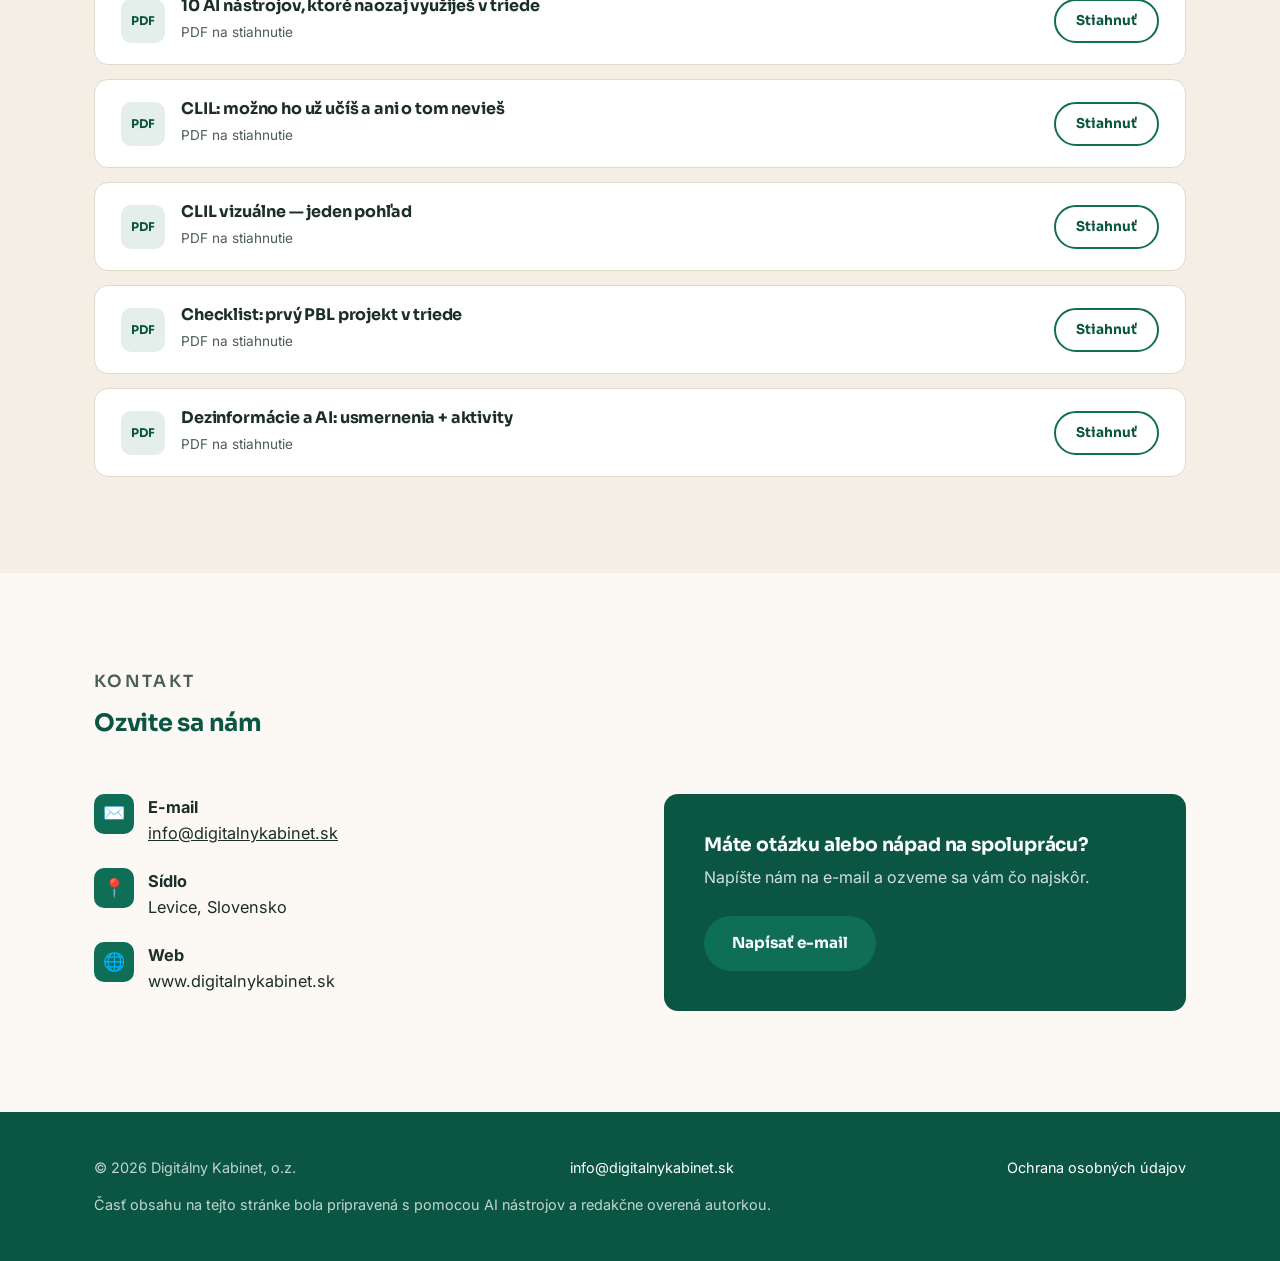
==== commit 27073b7c: "Add new material item for Dezinformácie a AI" ====
--- a/index.html
+++ b/index.html
@@ -274,6 +274,16 @@
     </div>
   </div>
   <a href="/materialy/Checklist-prvy-PBL-projekt.pdf" class="btn btn-outline" download>Stiahnuť</a>
+</div>
+<div class="material-item reveal">
+  <div class="info">
+    <div class="file-icon">PDF</div>
+    <div>
+      <h4>Dezinformácie a AI: usmernenia + aktivity</h4>
+      <span class="meta">PDF na stiahnutie</span>
+    </div>
+  </div>
+  <a href="/materialy/Dezinformacie-a-AI-usmernenia-aktivity.pdf" class="btn btn-outline" download>Stiahnuť</a>
 </div>
   </div>
 </section>
